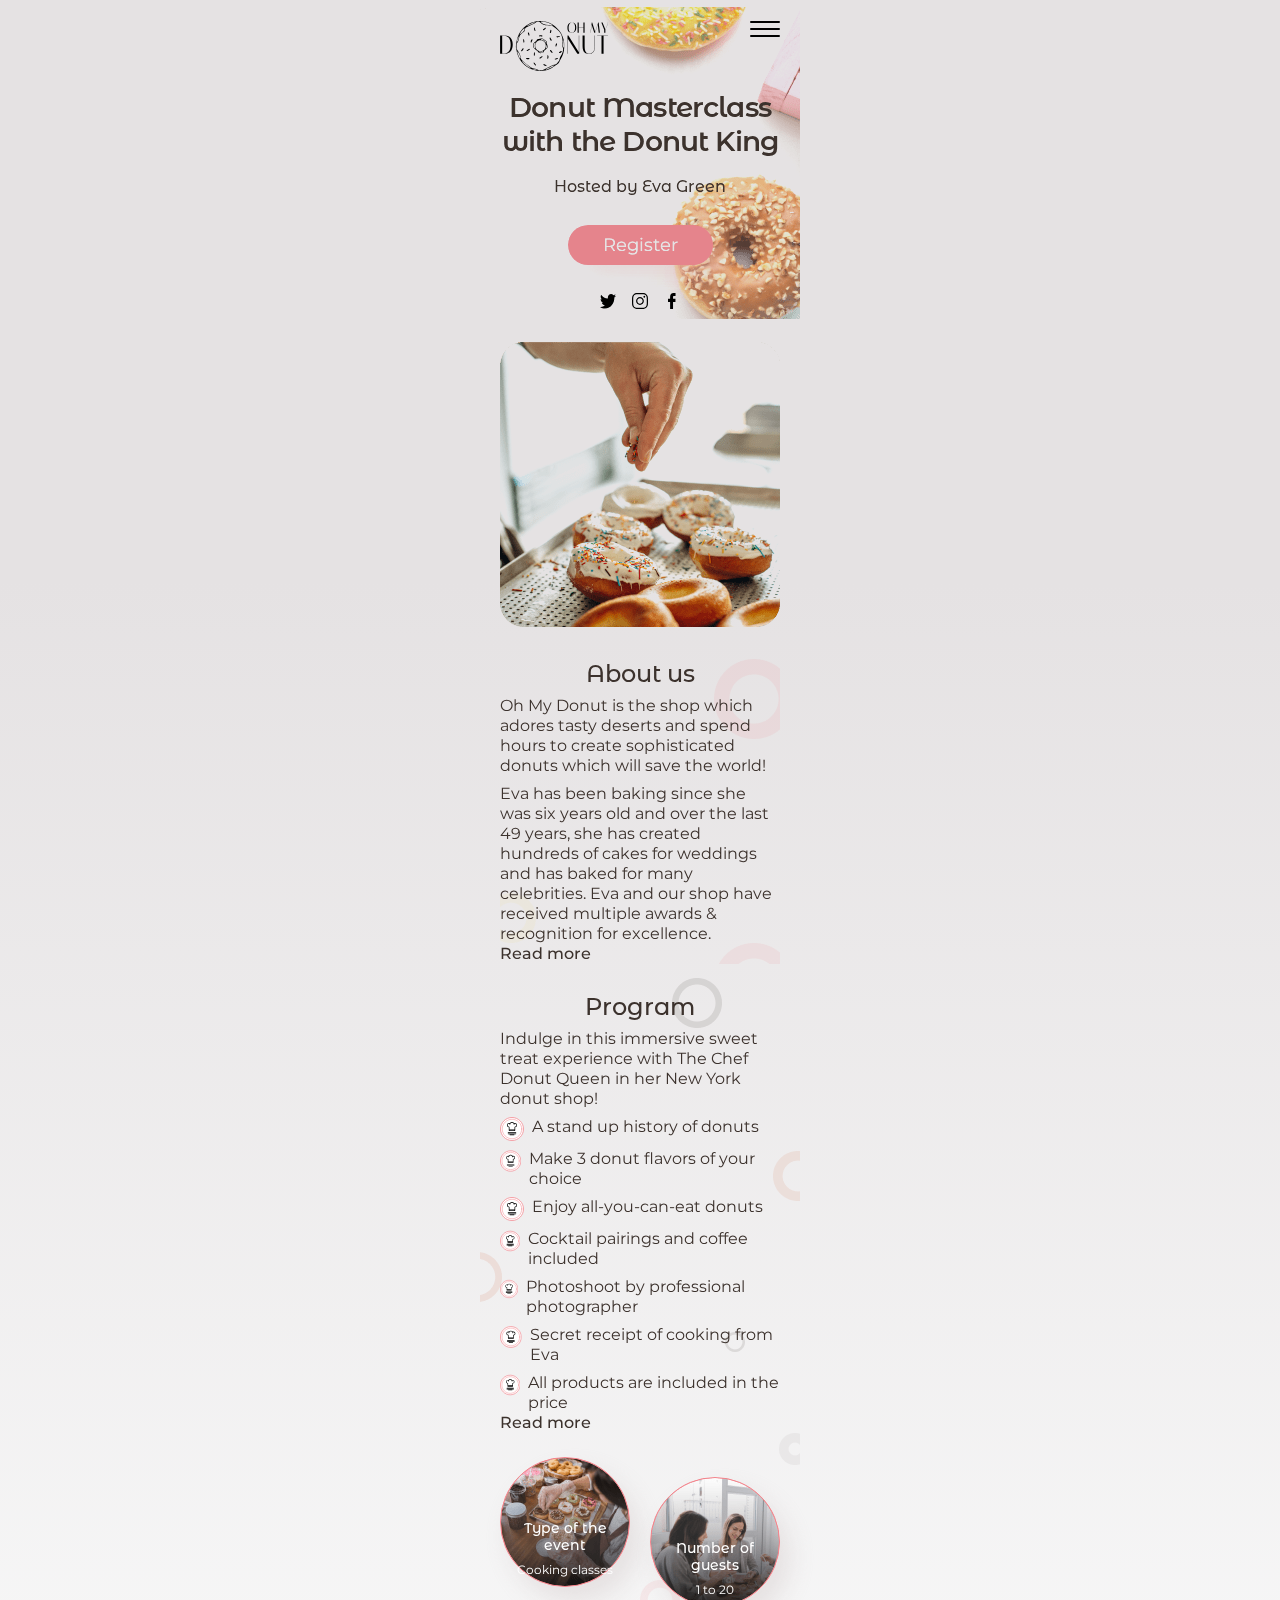
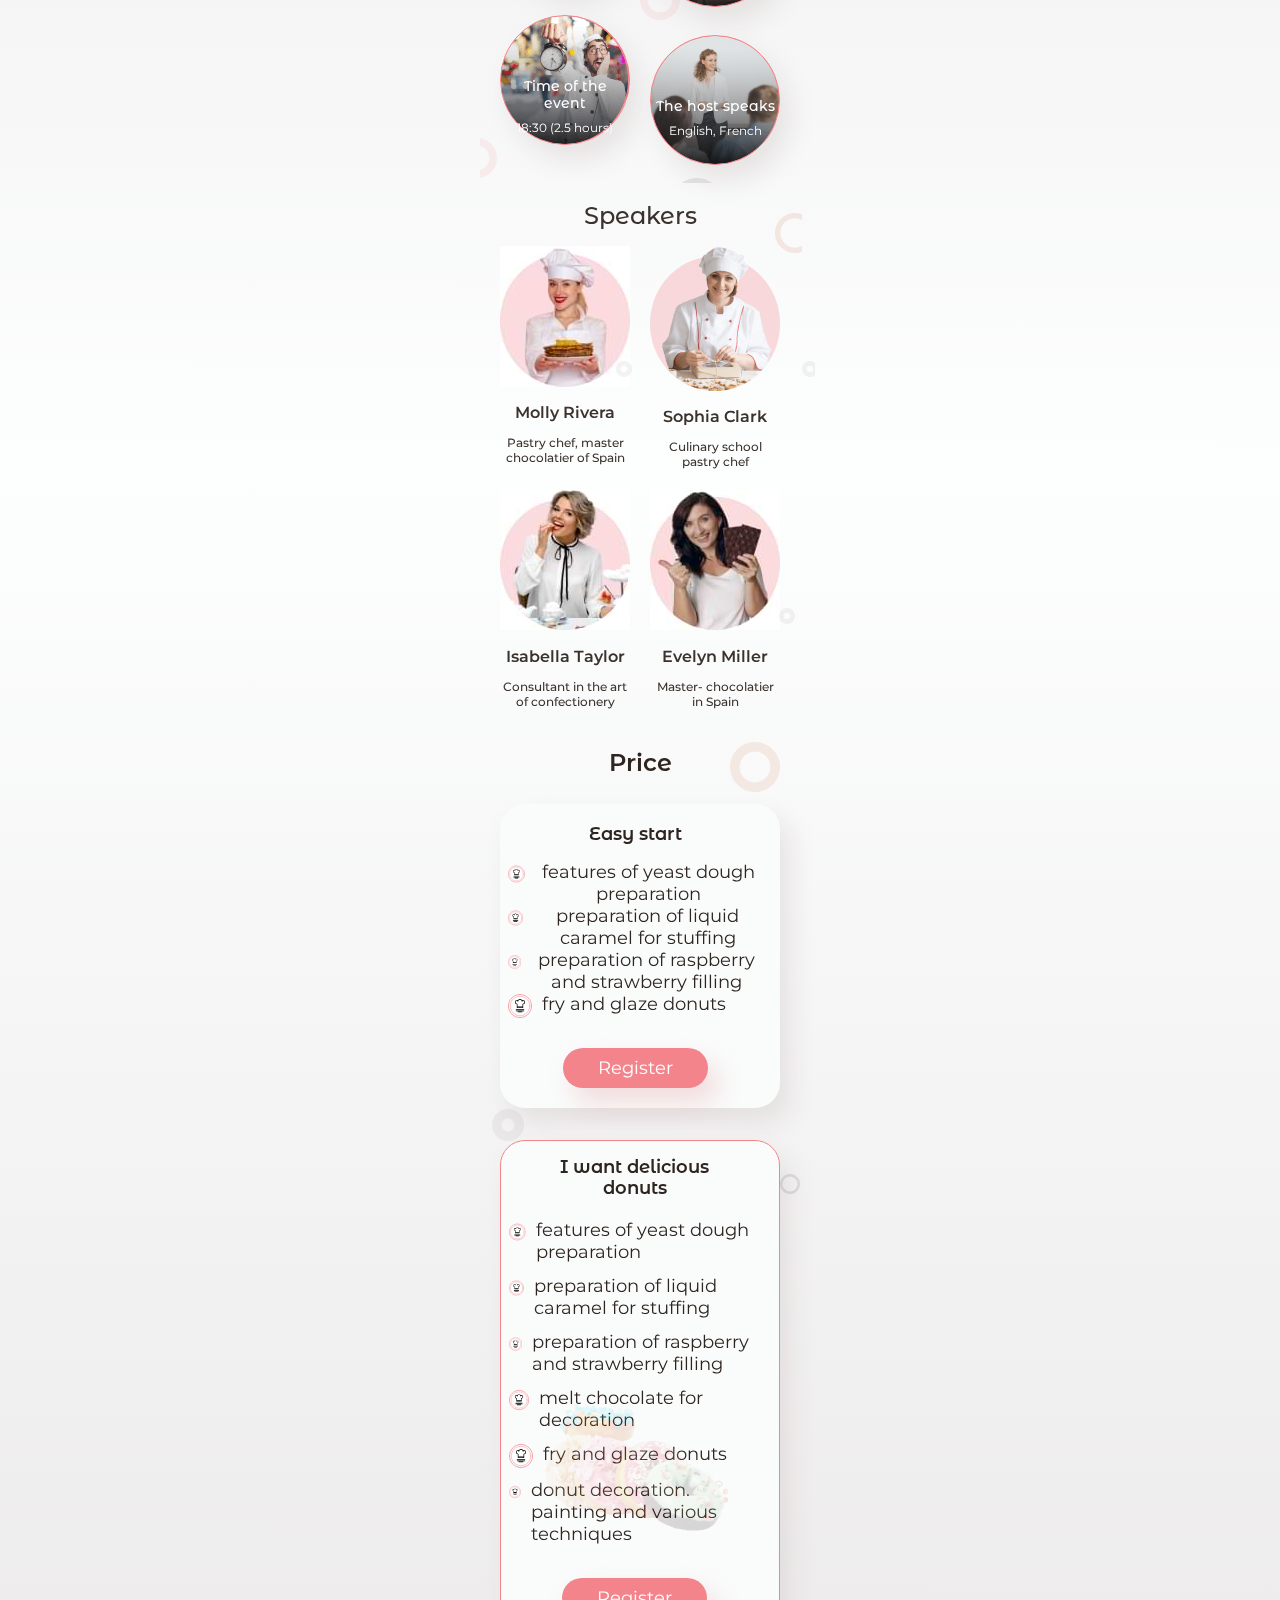
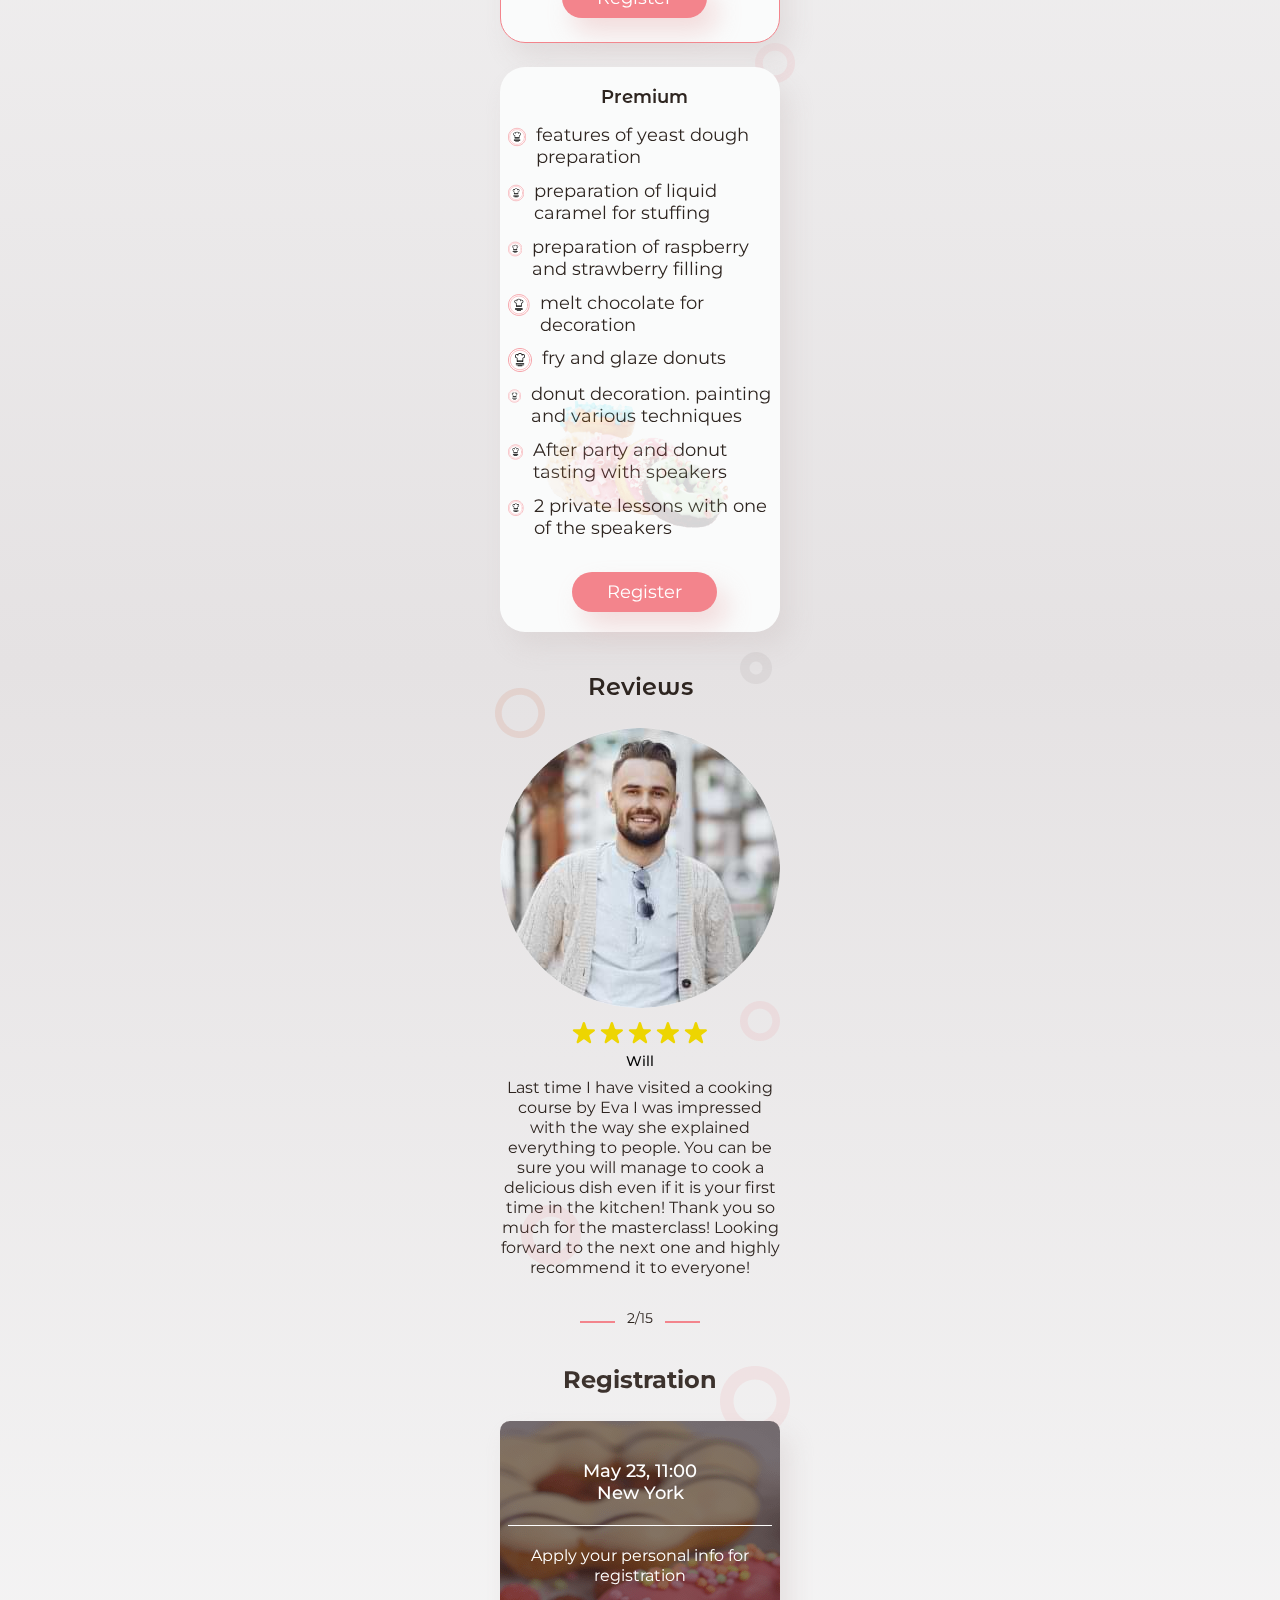
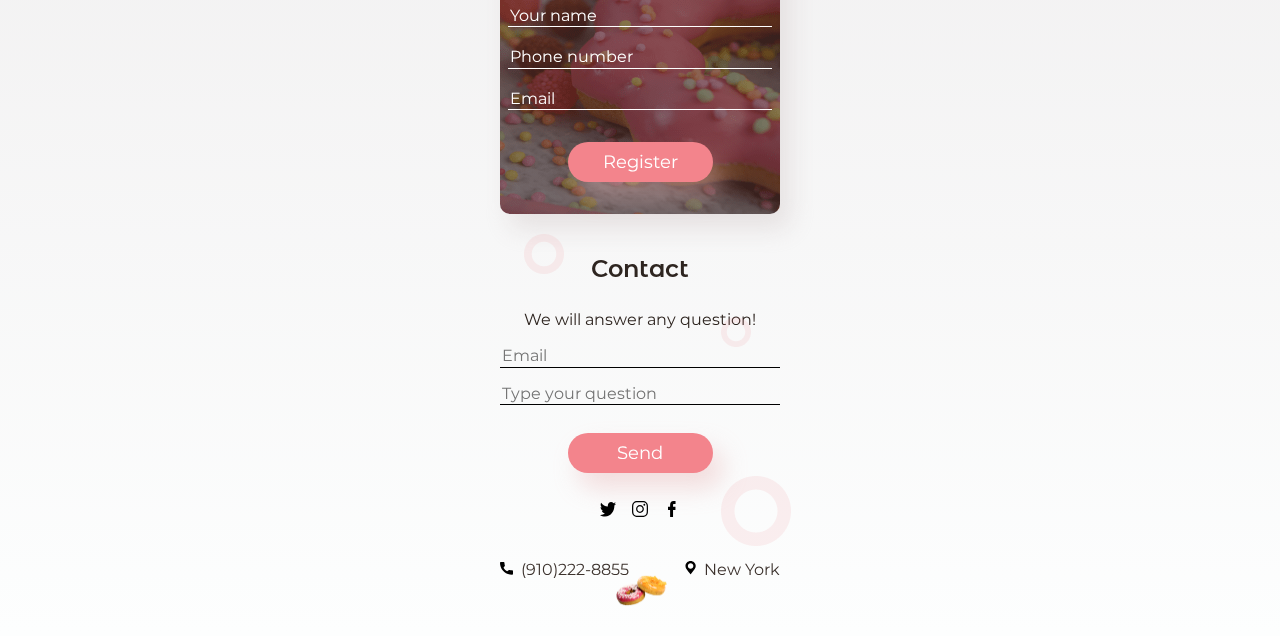
==== index.html @ a0ea37bf "add points" ====
<!DOCTYPE html>
<html lang="en">
<head>
    <meta charset="UTF-8">
    <meta http-equiv="X-UA-Compatible" content="IE=edge">
    <meta name="viewport" content="width=device-width, initial-scale=1.0">
    <!--для того щоб розмір в'юпорта відповідав реальній ширині екрану-->
    <meta name="viewport" content="width=device-width, initial-scale=1.0" />
    <title lang="en">Donut Masterclass</title>
    <link rel="preconnect" href="https://fonts.googleapis.com">
    <link rel="preconnect" href="https://fonts.gstatic.com" crossorigin>
    <link
        href="https://fonts.googleapis.com/css2?family=Caveat+Brush&family=Montserrat+Alternates:wght@500;600&family=Montserrat:wght@400;500;600&display=swap"
        rel="stylesheet"
    >
    <link href="https://cdnjs.cloudflare.com/ajax/libs/modern-normalize/1.1.0/modern-normalize.min.css" rel="stylesheet" />
    <link rel="stylesheet" href="./css/main.min.css">
</head>
<body>
    <header>
        <div class="container header__wrapper">
            <div class="logo">
                <svg width="108" height="50">
                    <use href="../img/symbol-defs2.svg#icon-logo"></use>
                </svg>
            </div>
            <div class="menu">
                <button class="header__button">
                    <svg width="30" height="16">
                        <use href="../img/symbol-defs2.svg#icon-menu"></use>
                    </svg>
                </button>

            </div>
        </div>
    </header>

    <main>
        <section class="hero">
            <div class="hero__and-header">
                <div class="container hero__wrapper">
                    <h1 class="hero__title">Donut Masterclass
                    with the Donut King</h1>
                    <h2 class="hero__post-title">Hosted by Eva Green</h2>
                    <button class="button hero__button" type="button">Register</button>
                    <ul class="hero__list">
                        <li>
                            <a>
                                <svg width="16" height="16">
                                    <use href="../img/symbol-defs2.svg#icon-twitter"></use>
                                </svg>
                            </a>
                        </li>
                        <li>
                            <a>
                                <svg width="16" height="16">
                                    <use href="../img/symbol-defs2.svg#icon-instagram"></use>
                                </svg>
                            </a>
                        </li>
                        <li>
                            <a>
                                <svg width="16" height="16">
                                    <use href="../img/symbol-defs2.svg#icon-facebook"></use>
                                </svg>
                            </a>
                        </li>
                    </ul>
                </div>
            </div>
        </section>

        <section class="about">
            <div class="container about__wrapper">
                <div class="about__thumb">
                    <img src="../img/about/donuts-1.png" alt="donuts">
                </div>
                <div class="about__envelop">
                    <h2 class="about__title">About us</h2>
                    <p class="about__text-1">
                    Oh My Donut is the shop which adores tasty deserts and spend hours to create sophisticated donuts which will save the
                    world!
                    </p>
                    <p class="about__text-2">
                    Eva has been baking since she was six years old and over the last 49 years, she has created hundreds of cakes for
                    weddings and has baked for many celebrities. Eva and our shop have received multiple awards & recognition for
                    excellence.
                    </p>
                    <a class="about__link" href="">Read more</a>
                </div>
            </div>
        </section>

        <section class="program">
            <div class="container program__wrapper">
                <h2 class="program__title">Program</h2>
                <p class="program__text">Indulge in this immersive sweet treat experience with The Chef Donut Queen in her New York donut shop!</p>
                <div>
                <ul class="program__list">
                    <li class="program__set">
                        <svg class="program__set-icon" width="24" height="24">
                            <use href="../img/symbol-defs2.svg#icon-marker"></use>
                        </svg>
                        <p>A stand up history of donuts</p>
                    </li>
                    <li class="program__set">
                        <svg class="program__set-icon" width="24" height="24">
                            <use href="../img/symbol-defs2.svg#icon-marker"></use>
                        </svg>
                        <p>Make 3 donut flavors of your choice</p>
                    </li>
                    <li class="program__set">
                        <svg class="program__set-icon" width="24" height="24">
                            <use href="../img/symbol-defs2.svg#icon-marker"></use>
                        </svg>
                        <p>Enjoy all-you-can-eat donuts</p>
                    </li>
                    <li class="program__set">
                        <svg class="program__set-icon" width="24" height="24">
                            <use href="../img/symbol-defs2.svg#icon-marker"></use>
                        </svg>
                        <p>Cocktail pairings and coffee included</p>
                    </li>
                    <li class="program__set">
                        <svg class="program__set-icon" width="24" height="24">
                            <use href="../img/symbol-defs2.svg#icon-marker"></use>
                        </svg>
                        <p>Photoshoot by professional photographer</p>
                    </li>
                    <li class="program__set">
                        <svg class="program__set-icon" width="24" height="24">
                            <use href="../img/symbol-defs2.svg#icon-marker"></use>
                        </svg>
                        <p>Secret receipt of cooking from Eva</p>
                    </li>
                    <li class="program__set">
                        <svg class="program__set-icon" width="24" height="24">
                            <use href="../img/symbol-defs2.svg#icon-marker"></use>
                        </svg>
                        <p>All products are included in the price</p>
                    </li>
                </ul>
                <a class="program__link" href="">Read more</a>
                <div class="program__foto-wrapper">
                    <ul class="program__foto-list">
                        <li class="program__foto-set program__foto-set-img1">
                            <div class="program__foto-img program__foto-img-1">
                                <h3 class="program__foto-name">Type of the event</h3>
                                <p class="program__foto-text">Cooking classes</p>
                            </div>
                        </li>
                        <li class="program__foto-set program__foto-set-img2">
                            <div class="program__foto-img program__foto-img-2">
                                <h3 class="program__foto-name">Time of the event</h3>
                                <p class="program__foto-text">18:30 (2.5 hours)</p>
                            </div>
                        </li>
                    </ul>
                    <ul class="program__foto-list program__foto-list-2">
                        <li class="program__foto-set program__foto-set-img3">
                            <div class="program__foto-img program__foto-img-3">
                                <h3 class="program__foto-name">Number of guests</h3>
                                <p class="program__foto-text">1 to 20</p>
                            </div>
                        </li>
                        <li class="program__foto-img program__foto-set program__foto-set-img4">
                            <div class="program__foto-img-4">
                                <h3 class="program__foto-name">The host speaks</h3>
                                <p class="program__foto-text">English, French</p>
                            </div>
                        </li>
                    </ul>
                </div>
            </div>
        </section>

        <section class="speakers">
            <div class="container speakers__wrapper">
                <div class="speakers__decor"></div>
                <h2 class="speakers__title">Speakers</h2>
                <ul class="speakers__list">
                    <li class="speakers__set">
                        <img src="../img/speakers/pastry-chef-1.jpg" alt="Foto of pastry chef" width="130" height="141">
                        <h3 class="speakers__name">Molly Rivera</h3>
                        <p class="speakers__paragraph">Pastry chef, master chocolatier of Spain</p>
                    </li>
                    <li class="speakers__set">
                        <img src="../img/speakers/culinary-chef-1.png" alt="Foto of culinary school pastry chef" width="130" height="145">
                        <h3 class="speakers__name">Sophia Clark</h3>
                        <p class="speakers__paragraph">Сulinary school pastry chef</p>
                    </li>
                    <li class="speakers__set">
                        <img src="../img/speakers/consultant-1.jpg" alt="Foto of consultant in the art of confectionery " width="130" height="141">
                        <h3 class="speakers__name">Isabella Taylor</h3>
                        <p class="speakers__paragraph">Сonsultant in the art of confectionery</p>
                    </li>
                    <li class="speakers__set">
                        <img src="../img/speakers/master-chocolatier-1.jpg" alt="Foto of master- chocolatier" width="130" height="141">
                        <h3 class="speakers__name">Evelyn Miller</h3>
                        <p class="speakers__paragraph">Master- chocolatier
                        in Spain</p>
                    </li>
                </ul>
            </div>
        </section>

        <section class="price">
            <div class="container price__wrapper">
                <div class="price__decor-1"></div>
                <h2 class="price__title">Price</h2>
                <div class="price__list-wrapper">
                    <h3 class="price__list-title">Easy start</h3>
                    <ul class="price__list">
                        <li class="price__set">
                            <svg class="price__icon" width="24" height="24">
                                <use href="../img/symbol-defs2.svg#icon-marker"></use>
                            </svg>
                            <p class="price__set-text">features of yeast dough preparation</p>
                        </li>
                        <li class="price__set">
                            <svg class="price__icon" width="24" height="24">
                                <use href="../img/symbol-defs2.svg#icon-marker"></use>
                            </svg>
                            <p class="price__set-text">preparation of liquid caramel for stuffing</p>
                        </li>
                        <li class="price__set">
                            <svg class="price__icon" width="24" height="24">
                                <use href="../img/symbol-defs2.svg#icon-marker"></use>
                            </svg>
                            <p class="price__set-text">preparation of raspberry and strawberry filling</p>
                        </li>
                        <li class="price__set">
                            <svg class="price__icon" width="24" height="24">
                                <use href="../img/symbol-defs2.svg#icon-marker"></use>
                            </svg>
                            <p class="price__set-text">fry and glaze donuts</p>
                        </li>
                    </ul>
                    <button class="button price__button" type="button">Register</button>
                </div>
                <div class="price__decor-2"></div>
            </div>
        </section>

        <section class="donuts">
            <div class="container donuts__wrapper">
                <div class="donuts__decor-3"></div>
                <div class="donuts__list-wrapper">
                    <h2 class="donuts__title">I want delicious<br>
                    donuts</h2>
                    <ul class="donuts__list">
                        <li class="donuts__set">
                            <svg class="donuts__icon" width="24" height="24">
    width="24" height="24"<use href="../img/symbol-defs2.svg#icon-marker"></use>
                            </svg>
                            <p>features of yeast dough preparation</p>
                        </li>
                        <li class="donuts__set">
                            <svg class="donuts__icon" width="24" height="24">
                                <use href="../img/symbol-defs2.svg#icon-marker"></use>
                            </svg>
                            <p>preparation of liquid caramel for stuffing</p>
                        </li>
                        <li class="donuts__set">
                            <svg class="donuts__icon" width="24" height="24">
                                <use href="../img/symbol-defs2.svg#icon-marker"></use>
                            </svg>
                            <p>preparation of raspberry and strawberry filling</p>
                        </li>
                        <li class="donuts__set">
                            <svg class="donuts__icon" width="24" height="24">
                                <use href="../img/symbol-defs2.svg#icon-marker"></use>
                            </svg>
                            <p>melt chocolate for decoration</p>
                        </li>
                        <li class="donuts__set">
                            <svg class="donuts__icon" width="24" height="24">
                                <use href="../img/symbol-defs2.svg#icon-marker"></use>
                            </svg>
                            <p>fry and glaze donuts</p>
                        </li>
                        <li class="donuts__set">
                            <svg class="donuts__icon" width="24" height="24">
                                <use href="../img/symbol-defs2.svg#icon-marker"></use>
                            </svg>
                            <p>donut decoration. painting and various techniques</p>
                        </li>
                    </ul>
                    <button class="button donuts__button" type="button">Register</button>
                </div>
                <div class="donuts__decor-donuts"></div>
                <div class="donuts__decor-4"></div>
            </div>
        </section>

        <section class="premium">
            <div class="container premium__wrapper">
                <div class="premium__list-wrapper">
                    <h2 class="premium__title">Premium</h2>
                    <ul class="premium__list">
                        <li class="premium__set">
                            <svg class="premium__icon" width="24" height="24">
                                <use href="../img/symbol-defs2.svg#icon-marker"></use>
                            </svg>
                            <p>features of yeast dough preparation</p>
                        </li>
                        <li class="premium__set">
                            <svg class="premium__icon" width="24" height="24">
                                <use href="../img/symbol-defs2.svg#icon-marker"></use>
                            </svg>
                            <p>preparation of liquid caramel for stuffing</p>
                        </li>
                        <li class="premium__set">
                            <svg class="premium__icon" width="24" height="24">
                                <use href="../img/symbol-defs2.svg#icon-marker"></use>
                            </svg>
                            <p>preparation of raspberry and strawberry filling</p>
                        </li>
                        <li class="premium__set">
                            <svg class="premium__icon" width="24" height="24">
                                <use href="../img/symbol-defs2.svg#icon-marker"></use>
                            </svg>
                            <p>melt chocolate for decoration</p>
                        </li>
                        <li class="premium__set">
                            <svg class="premium__icon" width="24" height="24">
                                <use href="../img/symbol-defs2.svg#icon-marker"></use>
                            </svg>
                            <p>fry and glaze donuts</p>
                        </li>
                        <li class="premium__set">
                            <svg class="premium__icon" width="24" height="24">
                                <use href="../img/symbol-defs2.svg#icon-marker"></use>
                            </svg>
                            <p>donut decoration. painting and various techniques</p>
                        </li>
                        <li class="premium__set">
                            <svg class="premium__icon" width="24" height="24">
                                <use href="../img/symbol-defs2.svg#icon-marker"></use>
                            </svg>
                            <p>After party and donut tasting with speakers</p>
                        </li>
                        <li class="premium__set">
                            <svg class="premium__icon" width="24" height="24">
                                <use href="../img/symbol-defs2.svg#icon-marker"></use>
                            </svg>
                            <p>2 private lessons with one of the speakers</p>
                        </li>
                    </ul>
                    <button class="button premium__button" type="button">Register</button>
                </div>
                <div class="premium__decor-donuts"></div>
            </div>
        </section>

        <section class="reviews">
            <div class="container reviews__wrapper">
                <div class="reviews__decor"></div>
                <h2 class="reviews__title">Reviews</h2>
                <img class="reviews__image" src="../img/reviews/will-1.jpg" alt="">
                <div class="reviews__stars">
                    <svg width="24" height="24">
                        <use href="../img/symbol-defs2.svg#icon-star"></use>
                    </svg>
                    <svg width="24" height="24">
                        <use href="../img/symbol-defs2.svg#icon-star"></use>
                    </svg>
                    <svg width="24" height="24">
                        <use href="../img/symbol-defs2.svg#icon-star"></use>
                    </svg>
                    <svg width="24" height="24">
                        <use href="../img/symbol-defs2.svg#icon-star"></use>
                    </svg>
                    <svg width="24" height="24">
                        <use href="../img/symbol-defs2.svg#icon-star"></use>
                    </svg>
                </div>
                <h3 class="reviews__name">Will</h3>
                <p class="reviews__text">Last time I have visited a cooking course by Eva
                I was impressed with the way she explained everything
                to people. You can be sure you will manage to cook a delicious dish even if it is your first time in the kitchen!
                Thank you so much for the masterclass! Looking forward to the next one and highly recommend it to everyone!
                </p>
                <div>
                    <p class="reviews__number">2/15</p>
                </div>
            </div>
        </section>

        <section class="registration">
            <div class="container registration__wrapper">
                <div class="registration__decor"></div>
                <h2 class="registration__title">Registration</h2>
                <div class="registration-form__wrapper">
                    <h3 class="registration-form__title">May 23, 11:00<br>
                    New York</h3>
                    <form class="registration-form">
                        <legend class="registration-form__legend">Apply your personal info
                        for registration</legend>
                        <label>
                            <input class="registration-form__input" type="text" name="name" placeholder="Your name">
                        </label>
                        <label>
                            <input class="registration-form__input" type="tel" name="number" placeholder="Phone number">
                        </label>
                        <label>
                            <input class="registration-form__input" type="email" name="email" placeholder="Email">
                        </label>
                        <button class="button registration-form__button" type="submit">Register</button>
                    </form>
                </div>
            </div>
        </section>

        <section class="contact">
            <div class="container contact__wrapper">
                <div class="contact__decor"></div>
                <h2 class="contact__title">Contact</h2>
                <form class="contact-form">
                    <legend class="contact-form__legend">We will answer any question!</legend>
                    <label>
                        <input class="contact-form__input" type="email" name="mail" placeholder="Email">
                    </label>
                    <label>
                        <input class="contact-form__input" type="text" name="text" placeholder="Type your question">
                    </label>
                    <button class="button contact-form__button" type="button">Send</button>
                </form>
                <ul class="contact__social">
                    <li>
                        <a>
                            <svg width="16" height="16">
                                <use href="../img/symbol-defs2.svg#icon-twitter"></use>
                            </svg>
                        </a> 
                    </li>
                    <li>
                        <a>
                            <svg width="16" height="16">
                                <use href="../img/symbol-defs2.svg#icon-instagram"></use>
                            </svg>
                        </a>
                    </li>
                    <li>
                        <a>
                            <svg width="16" height="16">
                                <use href="../img/symbol-defs2.svg#icon-facebook"></use>
                            </svg>
                        </a>
                    </li>
                </ul>
            </div>
        </section>
    </main>

    <footer>
        <div class="container footer">
            <h2 class="visually-hidden"></h2>
            <div class="footer__wrapper">
                <div class="footer__phone">
                    <svg class="footer__icon" width="13" height="13">
                        <use href="../img/symbol-defs2.svg#icon-phone"></use>
                    </svg>
                    <a href="">(910)222-8855</a>
                </div>
                <div class="footer__adress">
                    <svg class="footer__icon" width="11" height="14">
                        <use href="../img/symbol-defs2.svg#icon-location"></use>
                    </svg>
                    <a href="">New York</a>
                </div>
            </div>
            <img class="footer__image" src="../img/footer/donuts-1.png" alt="donuts" width="60" height="40">
        </div>
    </footer>
    <script src="./js/header-button.js"></script>
</body>
</html>
---- css/main.min.css ----
.visually-hidden{position:absolute;white-space:nowrap;width:1px;height:1px;overflow:hidden;border:0;padding:0;clip:rect(0 0 0 0);-webkit-clip-path:inset(50%);clip-path:inset(50%);margin:-1px}body{font-family:"Montserrat",sans-serif;font-style:normal;color:#3c322d;margin-top:5px;margin-bottom:5px;background-image:linear-gradient(180.11deg, #E5E2E3 10.73%, #FDFEFE 38.02%, #E5E2E3 71.11%, #FDFEFE 99.91%)}button{background-color:inherit;padding:0;margin:0;border:none}.button{font-family:"Montserrat";font-style:normal;font-weight:400;font-size:18px;line-height:22px;color:#fff;background:#f3848c;-webkit-box-shadow:10px 15px 25px rgba(232,183,183,.45);box-shadow:10px 15px 25px rgba(232,183,183,.45);border-radius:25px;width:145px;height:40px}a{text-decoration:none;color:inherit}h1,h2,h3,h4,h5,h6{margin:0}p{margin:0}ul{margin:0;padding:0}li{margin:0;text-decoration:none;list-style:none}svg{padding:0}.container{margin:0 auto;width:320px;padding-left:20px;padding-right:20px}.header__wrapper{display:-webkit-box;display:-ms-flexbox;display:flex;padding-top:16px;padding-bottom:10px;-webkit-box-pack:justify;-ms-flex-pack:justify;justify-content:space-between}.hero__and-header{background-image:url(/img/hero/hero-bg-1.png);background-repeat:no-repeat;mix-blend-mode:darken;width:320px;margin-top:-78px;margin-left:auto;margin-right:auto}.hero__wrapper{padding-top:84px;padding-bottom:8px;text-align:center}.hero__title{font-family:"Montserrat Alternates";font-weight:600;font-size:28px;line-height:1.21;letter-spacing:-0.03em}.hero__post-title{margin-top:18px;font-family:"Montserrat Alternates";font-weight:500;font-size:16px;line-height:1.25}.hero__button{margin-top:28px}.hero__list{display:-webkit-box;display:-ms-flexbox;display:flex;-webkit-box-pack:center;-ms-flex-pack:center;justify-content:center;gap:16px;margin-top:28px}.about__wrapper{padding-top:20px;padding-bottom:14px}.about__thumb{mix-blend-mode:darken}.about__envelop{background-image:url(/img/about/about-decor-1.png)}.about__title{margin-top:28px;text-align:center;font-family:"Montserrat Alternates";font-weight:500;font-size:24px;line-height:1.21}.about__text-1{margin-top:8px;font-weight:400;font-size:16px;line-height:1.25}.about__text-2{margin-top:8px;font-weight:400;font-size:16px;line-height:1.25}.about__link{margin-top:16px;font-weight:500;font-size:16px;line-height:1.25}.program__wrapper{padding-top:14px;padding-bottom:18px;background-image:url(/img/program/program-bg-1.png)}.program__title{font-family:"Montserrat Alternates";font-weight:500;font-size:24px;line-height:1.21;text-align:center}.program__text{margin-top:8px;font-weight:400;font-size:16px;line-height:1.25}.program__list{font-weight:400;font-size:16px;line-height:1.25}.program__set{display:-webkit-box;display:-ms-flexbox;display:flex;margin-top:8px}.program__set-icon{margin-right:8px;width:24px;height:24px}.program__link{margin-top:16px;font-weight:500;font-size:16px;line-height:1.25}.program__foto-wrapper{display:-webkit-box;display:-ms-flexbox;display:flex;gap:20px}.program__foto-list{margin-top:24px;outline:solid none}.program__foto-list-1{margin-top:24px;margin-bottom:20px}.program__foto-list-2{margin-top:44px}.program__foto-set{border:1px solid #f3848c;border-radius:50%;width:130px;height:130px;background-position:center;background:linear-gradient(0.1deg, #000000 -10.83%, rgba(156, 156, 156, 0) 88.01%)}.program__foto-set:first-child{margin-bottom:28px}.program__foto-set-img1{background-image:url(/img/program/program-foto-1-1.png);background-position:top -11px left -16px;background-repeat:no-repeat;-webkit-box-shadow:10px 15px 25px rgba(210,201,201,.45);box-shadow:10px 15px 25px rgba(210,201,201,.45)}.program__foto-set-img2{background-image:url(/img/program/program-foto-3-1.png);background-position:top -11px left -16px;background-repeat:no-repeat;-webkit-box-shadow:10px 15px 25px rgba(210,201,201,.45);box-shadow:10px 15px 25px rgba(210,201,201,.45)}.program__foto-set-img3{background-image:url(/img/program/program-foto-2-1.png);background-position:top -11px left -16px;background-repeat:no-repeat;-webkit-box-shadow:10px 15px 25px rgba(210,201,201,.45);box-shadow:10px 15px 25px rgba(210,201,201,.45)}.program__foto-set-img4{background-image:url(/img/program/program-foto-4-1.png);background-position:top -11px left -16px;background-repeat:no-repeat;-webkit-box-shadow:10px 15px 25px rgba(210,201,201,.45);box-shadow:10px 15px 25px rgba(210,201,201,.45)}.program__foto-envelop{outline:solid orange;margin-top:62px;margin-bottom:28px;text-align:center}.program__foto-img{padding-top:62px;display:inline-block;text-align:center}.program__foto-name{font-family:"Montserrat Alternates";font-weight:500;font-size:14px;line-height:1.21;color:#fff}.program__foto-text{margin-top:8px;font-weight:400;font-size:12px;line-height:1.25;color:#fff}.speakers__wrapper{padding-top:18px;padding-bottom:18px;text-align:center;position:relative}.speakers__decor{position:absolute;top:30px;right:-15px;width:199px;height:411px;background-image:url(/img/speakers/Decor.png)}.speakers__title{font-family:"Montserrat Alternates";font-weight:500;font-size:24px;line-height:1.21}.speakers__list{display:-webkit-box;display:-ms-flexbox;display:flex;-ms-flex-wrap:wrap;flex-wrap:wrap;gap:20px;margin-top:16px}.speakers__set{width:calc((100% - 20px)/2);margin-top:0}.speakers__name{margin-top:12px;font-weight:600;font-size:16px;line-height:1.25}.speakers__paragraph{margin-top:12px;font-weight:500;font-size:12px;line-height:1.25}.price__wrapper{position:relative;padding-top:21px;padding-bottom:16px;text-align:center;color:#2e2520}.price__decor-1{position:absolute;top:15px;right:20px;width:50px;height:50px;background-image:url(/img/price/decor-1.png)}.price__title{font-family:"Montserrat Alternates";font-weight:600;font-size:24px;line-height:1.21}.price__list-wrapper{margin-top:27px;padding:20px 18px 20px 8px;background:#fafbfb;-webkit-box-shadow:10px 15px 25px rgba(210,201,201,.45);box-shadow:10px 15px 25px rgba(210,201,201,.45);border-radius:25px}.price__list-title{font-family:"Montserrat Alternates";font-weight:600;font-size:18px;line-height:1.22}.price__list{margin-top:16px}.price__set{display:-webkit-box;display:-ms-flexbox;display:flex}.price__icon{margin-right:10px}.price__set-text{font-weight:400;font-size:18px;line-height:1.22}.price__button{margin-top:30px}.price__decor-2{position:absolute;left:12px;bottom:-17px;width:32px;height:32px;background-image:url(/img/price/decor-2.png)}.donuts__wrapper{position:relative;padding-top:16px;padding-bottom:12px;color:#2e2520}.donuts__decor-3{position:absolute;right:0;top:50px;width:20px;height:20px;background-image:url(/img/price/decor-3.png)}.donuts__list-wrapper{padding:16px 19px 24px 8px;background:#fafbfb;border:1px solid #f3848c;-webkit-box-shadow:10px 15px 25px rgba(210,201,201,.45);box-shadow:10px 15px 25px rgba(210,201,201,.45);border-radius:25px;text-align:center}.donuts__title{font-family:"Montserrat Alternates";font-weight:600;font-size:18px;line-height:1.22}.donuts__list{margin-top:20px;text-align:left;font-weight:400;font-size:18px;line-height:1.22}.donuts__set{display:-webkit-box;display:-ms-flexbox;display:flex;margin-top:12px}.donuts__set:first-child{margin-top:0}.donuts__icon{margin-right:10px}.donuts__button{margin-top:32px}.donuts__decor-donuts{position:absolute;right:61px;bottom:116px;width:200px;height:145px;background-image:url(/img/price/decor-donuts-1.png)}.donuts__decor-4{position:absolute;z-index:-1;right:5px;bottom:-28px;width:40px;height:40px;background-image:url(/img/price/decor-4.png)}.premium__wrapper{position:relative;padding-top:12px;padding-bottom:20px}.premium__list-wrapper{padding-top:20px;padding-bottom:20px;padding-left:8px;text-align:center;color:#2e2520;background:#fafbfb;-webkit-box-shadow:10px 15px 25px rgba(210,201,201,.45);box-shadow:10px 15px 25px rgba(210,201,201,.45);border-radius:25px}.premium__title{font-family:"Montserrat Alternates";font-weight:600;font-size:18px;line-height:1.22}.premium__list{margin-top:16px;text-align:left;font-weight:400;font-size:18px;line-height:1.22}.premium__set{display:-webkit-box;display:-ms-flexbox;display:flex;margin-top:12px}.premium__set:first-child{margin-top:0}.premium__icon{margin-right:10px}.premium__button{margin-top:32px}.premium__decor-donuts{position:absolute;right:61px;bottom:116px;width:200px;height:145px;background-image:url(/img/price/decor-donuts-1.png)}.reviews__wrapper{position:relative;padding-top:20px;padding-bottom:20px;text-align:center;color:#2e2520}.reviews__decor{position:absolute;top:0;right:20px;width:285px;height:613px;background-image:url(/img/reviews/Decor.png)}.reviews__title{font-family:"Montserrat Alternates";font-weight:600;font-size:24px;line-height:1.21}.reviews__image{margin-top:27px;border-radius:50%}.reviews__stars{display:-webkit-box;display:-ms-flexbox;display:flex;-webkit-box-pack:center;-ms-flex-pack:center;justify-content:center;gap:4px;margin-top:8px}.reviews__name{margin-top:8px;font-family:"Montserrat";font-weight:500;font-size:14px;line-height:1.21;color:#000}.reviews__text{margin-top:8px;font-weight:400;font-size:16px;line-height:1.25}.reviews__number{margin-top:32px;font-weight:400;font-size:14px;line-height:1.21}.reviews__number::before{content:"";display:inline-block;width:35px;height:0;border:1px solid #f3848c;background-color:#f3848c;margin-right:12px}.reviews__number::after{content:"";display:inline-block;width:35px;height:0;border:1px solid #f3848c;background-color:#f3848c;margin-left:12px}.registration__wrapper{position:relative;padding-top:20px;padding-bottom:20px;text-align:center}.registration__decor{position:absolute;z-index:-1;right:10px;top:20px;width:70px;height:70px;background-image:url(/img/registration/Decor.png)}.registration-form{margin-top:20px;font-weight:400;font-size:16px;line-height:1.25}.registration-form__wrapper{margin-top:27px;padding:40px 8px 32px 8px;text-align:center;background-image:-webkit-gradient(linear, left bottom, left top, from(rgba(61, 44, 44, 0.6))),url(/img/registration/donuts-1.png);background-image:linear-gradient(to top, rgba(61, 44, 44, 0.6)),url(/img/registration/donuts-1.png);background-color:#3d2c2c;-webkit-box-shadow:10px 15px 25px rgba(210,201,201,.45);box-shadow:10px 15px 25px rgba(210,201,201,.45);border-radius:10px;color:#fff}.registration-form__title{font-weight:500;font-size:18px;line-height:1.22}.registration-form__title::after{content:"";display:block;width:264px;height:1px;background-color:#fff;margin-top:20px}.registration-form__input{background-color:inherit;margin-top:20px;width:264px;border-top:none;border-left:none;border-right:none;border-bottom:1px solid #fff}.registration-form__input::-webkit-input-placeholder{color:#fff}.registration-form__input::-moz-placeholder{color:#fff}.registration-form__input:-ms-input-placeholder{color:#fff}.registration-form__input::-ms-input-placeholder{color:#fff}.registration-form__input::placeholder{color:#fff}.registration-form__button{margin-top:32px}.contact__wrapper{position:relative;padding-top:20px;padding-bottom:20px;color:#2e2520;text-align:center}.contact__decor{position:absolute;right:9px;top:0;width:267px;height:312px;background-image:url(/img/contact/Decor.png)}.contact__title{font-family:"Montserrat Alternates";font-weight:600;font-size:24px;line-height:1.21}.contact__social{display:-webkit-box;display:-ms-flexbox;display:flex;-webkit-box-pack:center;-ms-flex-pack:center;justify-content:center;gap:16px;margin-top:28px}.contact-form{font-weight:400;font-size:16px;line-height:1.25}.contact-form__legend{margin-top:27px}.contact-form__input{margin-top:20px;color:rgba(0,0,0,.5);width:100%;background-color:inherit;border-top:none;border-left:none;border-right:none;border-bottom:1px solid #000}.contact-form__input:first-child{margin-top:16px}.contact-form__button{margin-top:28px}.footer{padding-top:20px;padding-bottom:17px;text-align:center}.footer__wrapper{display:-webkit-box;display:-ms-flexbox;display:flex;-webkit-box-pack:justify;-ms-flex-pack:justify;justify-content:space-between}.footer__icon{margin-right:4px}.footer__image{margin-top:-10px}/*# sourceMappingURL=main.min.css.map */
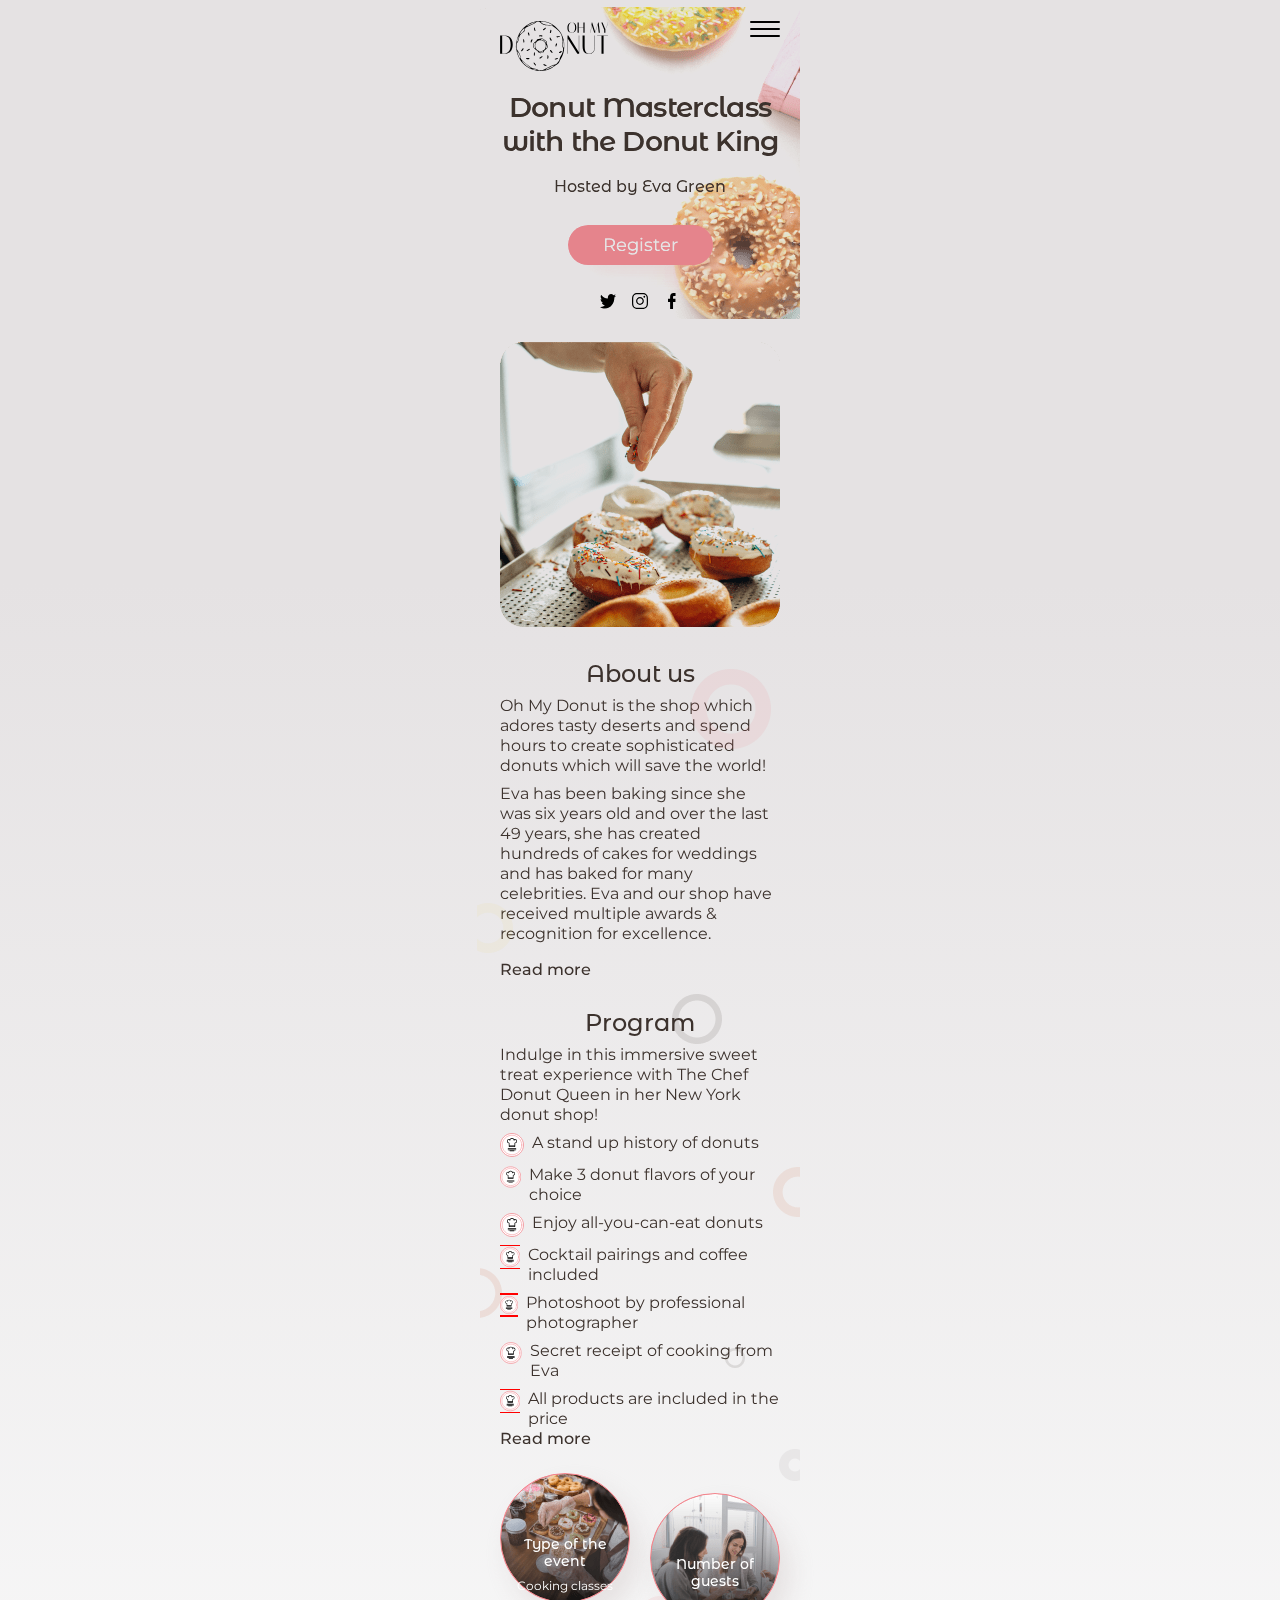
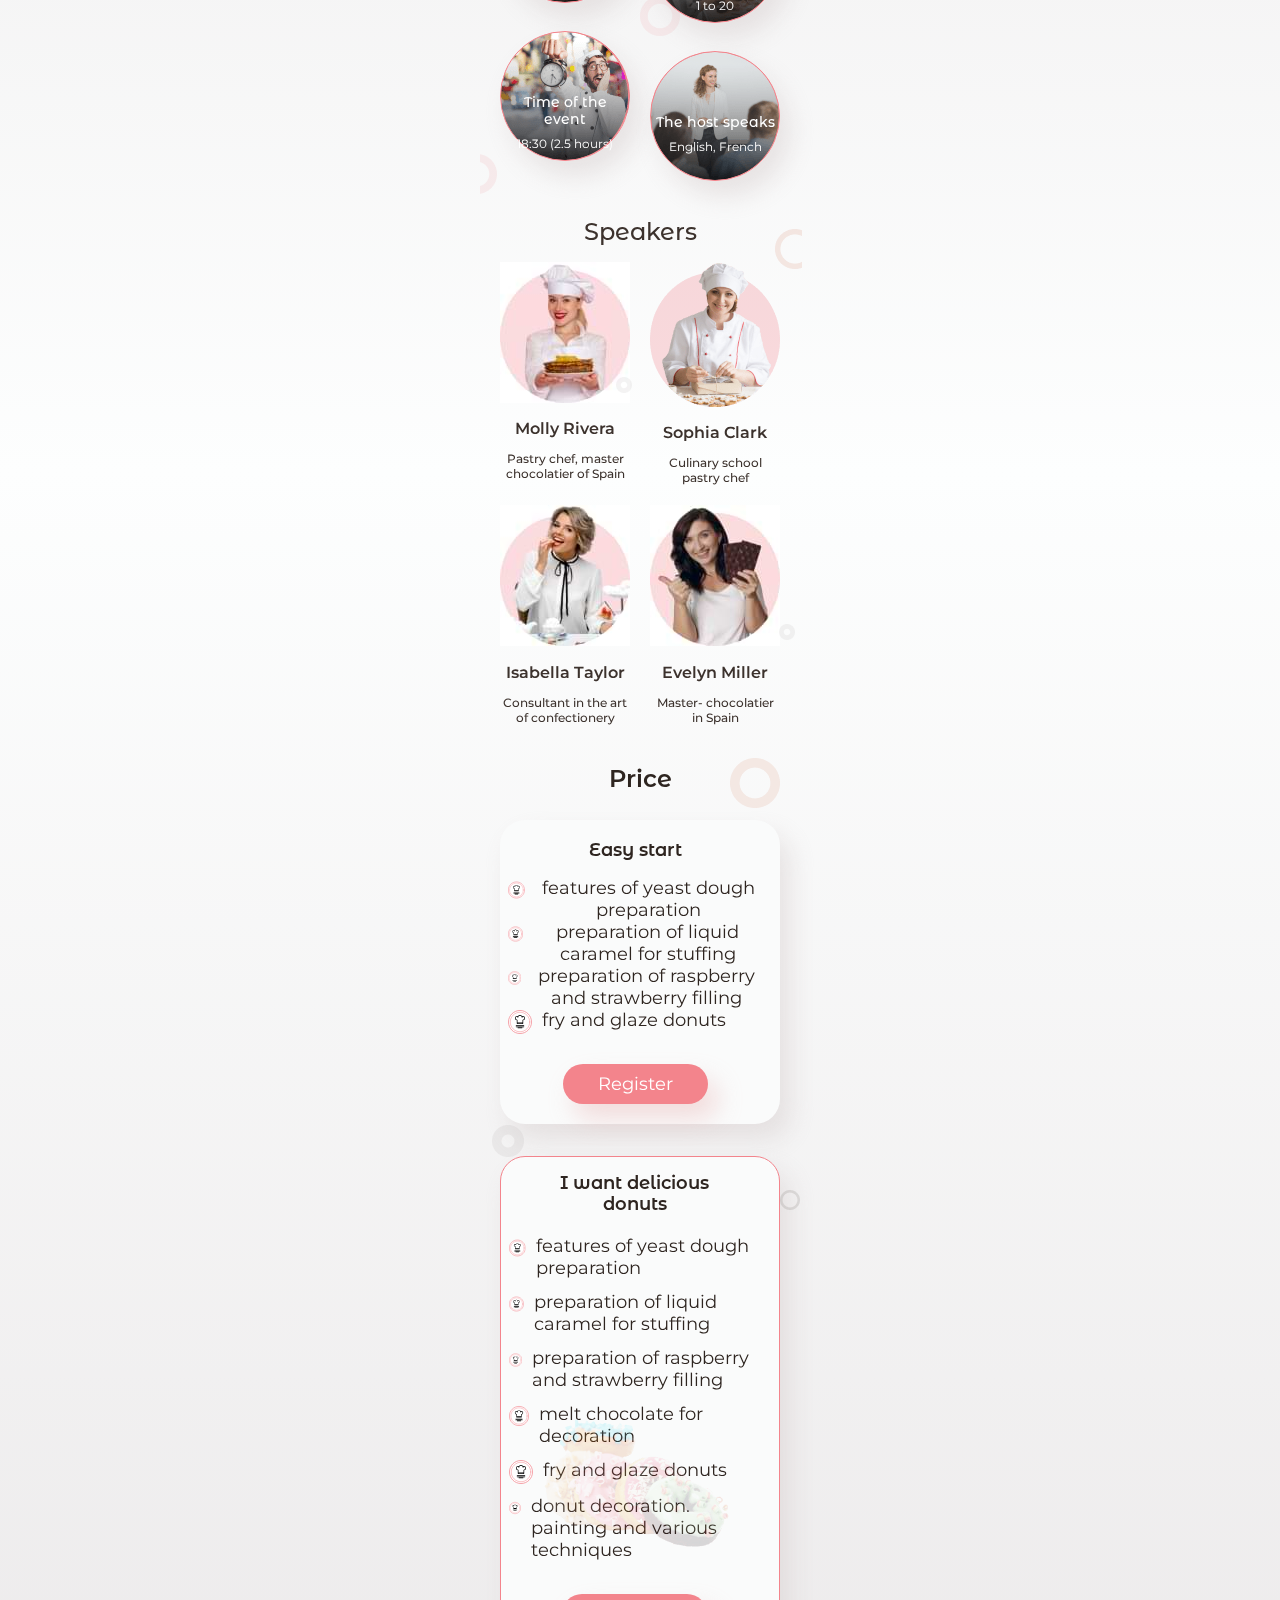
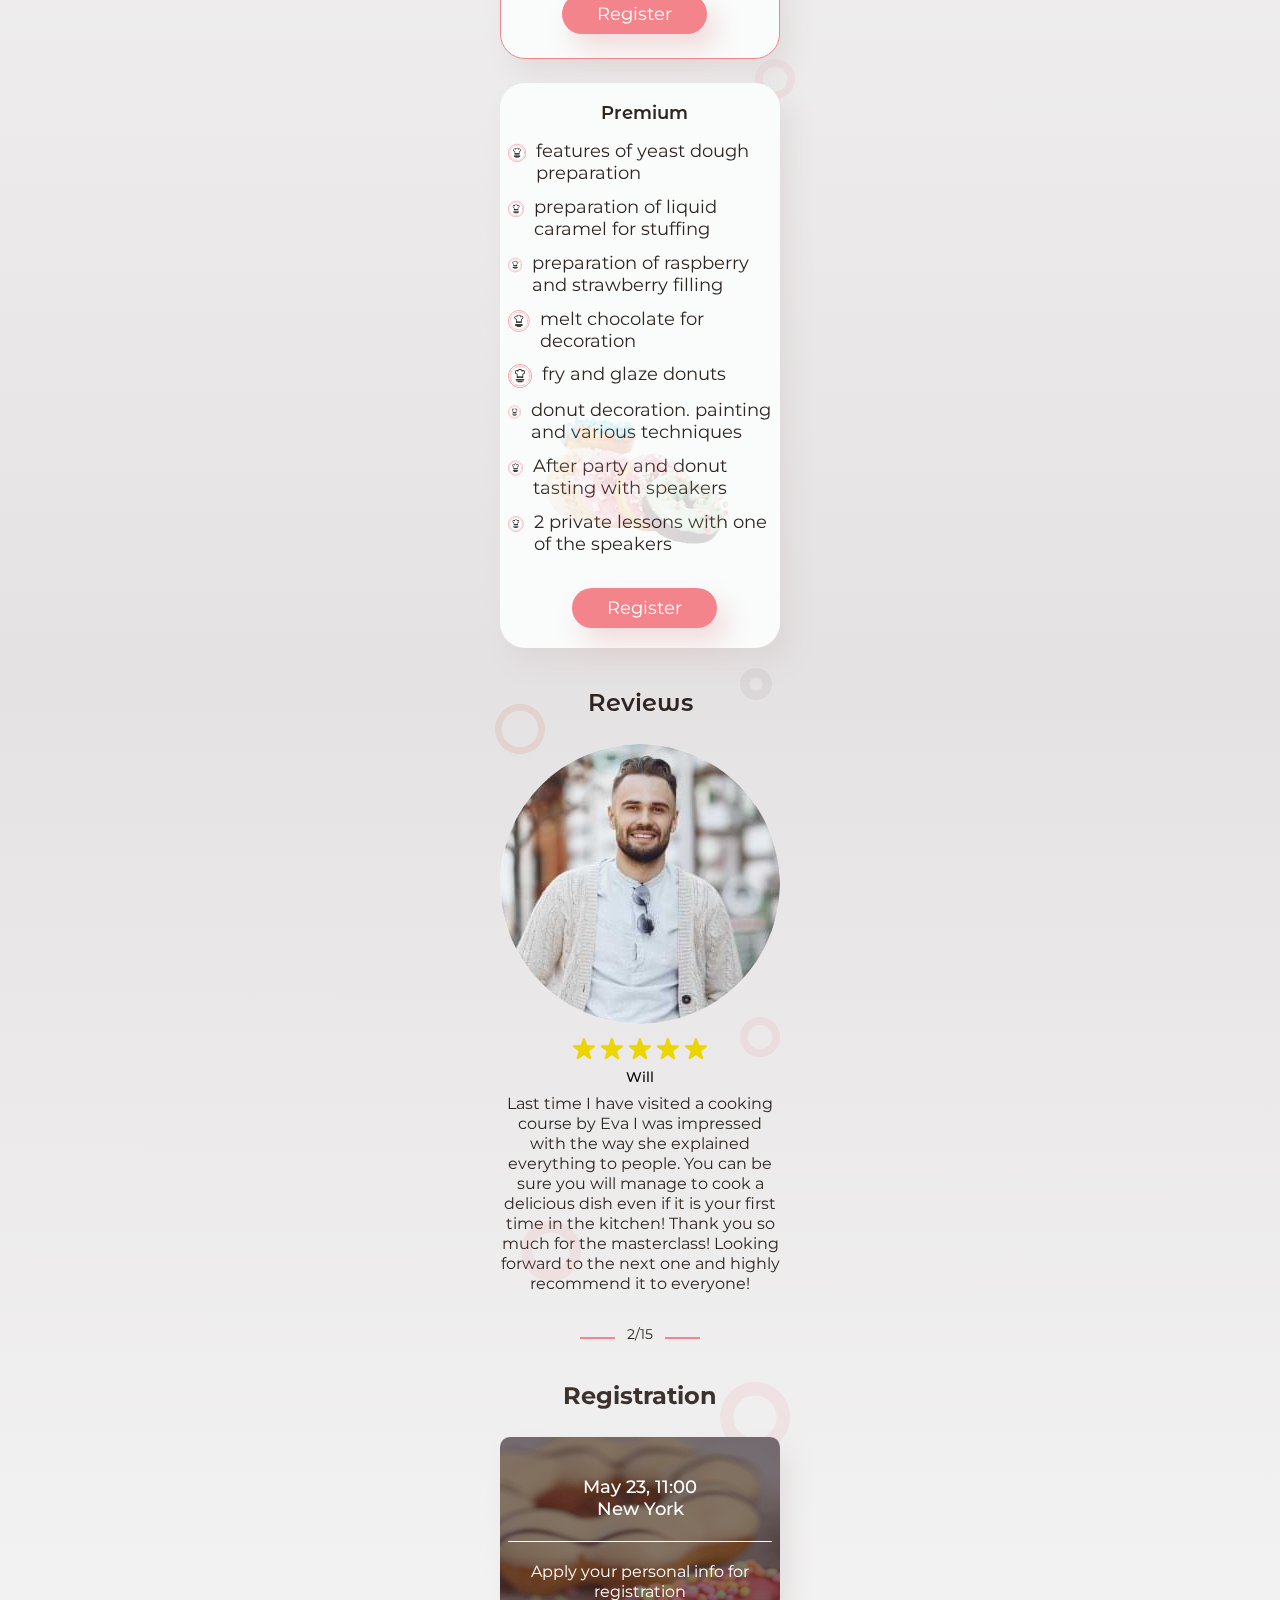
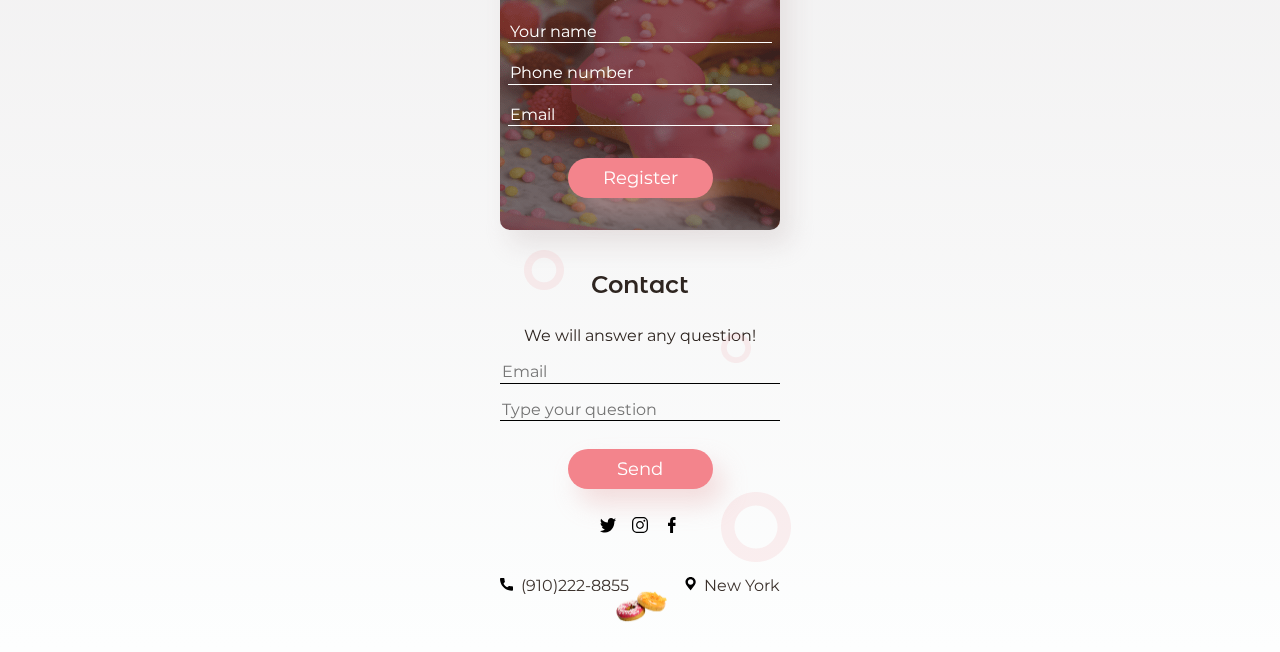
==== commit 114af1b6: "mark9" ====
--- a/index.html
+++ b/index.html
@@ -21,13 +21,13 @@
         <div class="container header__wrapper">
             <div class="logo">
                 <svg width="108" height="50">
-                    <use href="../img/symbol-defs2.svg#icon-logo"></use>
+                    <use href="./img/symbol-defs2.svg#icon-logo"></use>
                 </svg>
             </div>
             <div class="menu">
                 <button class="header__button">
                     <svg width="30" height="16">
-                        <use href="../img/symbol-defs2.svg#icon-menu"></use>
+                        <use href="./img/symbol-defs2.svg#icon-menu"></use>
                     </svg>
                 </button>
 
@@ -47,21 +47,21 @@
                         <li>
                             <a>
                                 <svg width="16" height="16">
-                                    <use href="../img/symbol-defs2.svg#icon-twitter"></use>
+                                    <use href="./img/symbol-defs2.svg#icon-twitter"></use>
                                 </svg>
                             </a>
                         </li>
                         <li>
                             <a>
                                 <svg width="16" height="16">
-                                    <use href="../img/symbol-defs2.svg#icon-instagram"></use>
+                                    <use href="./img/symbol-defs2.svg#icon-instagram"></use>
                                 </svg>
                             </a>
                         </li>
                         <li>
                             <a>
                                 <svg width="16" height="16">
-                                    <use href="../img/symbol-defs2.svg#icon-facebook"></use>
+                                    <use href="./img/symbol-defs2.svg#icon-facebook"></use>
                                 </svg>
                             </a>
                         </li>
@@ -73,9 +73,11 @@
         <section class="about">
             <div class="container about__wrapper">
                 <div class="about__thumb">
-                    <img src="../img/about/donuts-1.png" alt="donuts">
-                </div>
+                    <img src="./img/about/donuts-1.png" alt="donuts">
+                </div>
+               
                 <div class="about__envelop">
+                    <div class="about__decor"></div>
                     <h2 class="about__title">About us</h2>
                     <p class="about__text-1">
                     Oh My Donut is the shop which adores tasty deserts and spend hours to create sophisticated donuts which will save the
@@ -99,43 +101,43 @@
                 <ul class="program__list">
                     <li class="program__set">
                         <svg class="program__set-icon" width="24" height="24">
-                            <use href="../img/symbol-defs2.svg#icon-marker"></use>
+                            <use href="./img/symbol-defs2.svg#icon-marker"></use>
                         </svg>
                         <p>A stand up history of donuts</p>
                     </li>
                     <li class="program__set">
                         <svg class="program__set-icon" width="24" height="24">
-                            <use href="../img/symbol-defs2.svg#icon-marker"></use>
+                            <use href="./img/symbol-defs2.svg#icon-marker"></use>
                         </svg>
                         <p>Make 3 donut flavors of your choice</p>
                     </li>
                     <li class="program__set">
                         <svg class="program__set-icon" width="24" height="24">
-                            <use href="../img/symbol-defs2.svg#icon-marker"></use>
+                            <use href="./img/symbol-defs2.svg#icon-marker"></use>
                         </svg>
                         <p>Enjoy all-you-can-eat donuts</p>
                     </li>
                     <li class="program__set">
                         <svg class="program__set-icon" width="24" height="24">
-                            <use href="../img/symbol-defs2.svg#icon-marker"></use>
+                            <use href="./img/symbol-defs2.svg#icon-marker"></use>
                         </svg>
                         <p>Cocktail pairings and coffee included</p>
                     </li>
                     <li class="program__set">
                         <svg class="program__set-icon" width="24" height="24">
-                            <use href="../img/symbol-defs2.svg#icon-marker"></use>
+                            <use href="./img/symbol-defs2.svg#icon-marker"></use>
                         </svg>
                         <p>Photoshoot by professional photographer</p>
                     </li>
                     <li class="program__set">
                         <svg class="program__set-icon" width="24" height="24">
-                            <use href="../img/symbol-defs2.svg#icon-marker"></use>
+                            <use href="./img/symbol-defs2.svg#icon-marker"></use>
                         </svg>
                         <p>Secret receipt of cooking from Eva</p>
                     </li>
                     <li class="program__set">
                         <svg class="program__set-icon" width="24" height="24">
-                            <use href="../img/symbol-defs2.svg#icon-marker"></use>
+                            <use href="./img/symbol-defs2.svg#icon-marker"></use>
                         </svg>
                         <p>All products are included in the price</p>
                     </li>
@@ -180,22 +182,22 @@
                 <h2 class="speakers__title">Speakers</h2>
                 <ul class="speakers__list">
                     <li class="speakers__set">
-                        <img src="../img/speakers/pastry-chef-1.jpg" alt="Foto of pastry chef" width="130" height="141">
+                        <img src="./img/speakers/pastry-chef-1.jpg" alt="Foto of pastry chef" width="130" height="141">
                         <h3 class="speakers__name">Molly Rivera</h3>
                         <p class="speakers__paragraph">Pastry chef, master chocolatier of Spain</p>
                     </li>
                     <li class="speakers__set">
-                        <img src="../img/speakers/culinary-chef-1.png" alt="Foto of culinary school pastry chef" width="130" height="145">
+                        <img src="./img/speakers/culinary-chef-1.png" alt="Foto of culinary school pastry chef" width="130" height="145">
                         <h3 class="speakers__name">Sophia Clark</h3>
                         <p class="speakers__paragraph">Сulinary school pastry chef</p>
                     </li>
                     <li class="speakers__set">
-                        <img src="../img/speakers/consultant-1.jpg" alt="Foto of consultant in the art of confectionery " width="130" height="141">
+                        <img src="./img/speakers/consultant-1.jpg" alt="Foto of consultant in the art of confectionery " width="130" height="141">
                         <h3 class="speakers__name">Isabella Taylor</h3>
                         <p class="speakers__paragraph">Сonsultant in the art of confectionery</p>
                     </li>
                     <li class="speakers__set">
-                        <img src="../img/speakers/master-chocolatier-1.jpg" alt="Foto of master- chocolatier" width="130" height="141">
+                        <img src="./img/speakers/master-chocolatier-1.jpg" alt="Foto of master- chocolatier" width="130" height="141">
                         <h3 class="speakers__name">Evelyn Miller</h3>
                         <p class="speakers__paragraph">Master- chocolatier
                         in Spain</p>
@@ -213,25 +215,25 @@
                     <ul class="price__list">
                         <li class="price__set">
                             <svg class="price__icon" width="24" height="24">
-                                <use href="../img/symbol-defs2.svg#icon-marker"></use>
+                                <use href="./img/symbol-defs2.svg#icon-marker"></use>
                             </svg>
                             <p class="price__set-text">features of yeast dough preparation</p>
                         </li>
                         <li class="price__set">
                             <svg class="price__icon" width="24" height="24">
-                                <use href="../img/symbol-defs2.svg#icon-marker"></use>
+                                <use href="./img/symbol-defs2.svg#icon-marker"></use>
                             </svg>
                             <p class="price__set-text">preparation of liquid caramel for stuffing</p>
                         </li>
                         <li class="price__set">
                             <svg class="price__icon" width="24" height="24">
-                                <use href="../img/symbol-defs2.svg#icon-marker"></use>
+                                <use href="./img/symbol-defs2.svg#icon-marker"></use>
                             </svg>
                             <p class="price__set-text">preparation of raspberry and strawberry filling</p>
                         </li>
                         <li class="price__set">
                             <svg class="price__icon" width="24" height="24">
-                                <use href="../img/symbol-defs2.svg#icon-marker"></use>
+                                <use href="./img/symbol-defs2.svg#icon-marker"></use>
                             </svg>
                             <p class="price__set-text">fry and glaze donuts</p>
                         </li>
@@ -251,37 +253,37 @@
                     <ul class="donuts__list">
                         <li class="donuts__set">
                             <svg class="donuts__icon" width="24" height="24">
-    width="24" height="24"<use href="../img/symbol-defs2.svg#icon-marker"></use>
+    width="24" height="24"<use href="./img/symbol-defs2.svg#icon-marker"></use>
                             </svg>
                             <p>features of yeast dough preparation</p>
                         </li>
                         <li class="donuts__set">
                             <svg class="donuts__icon" width="24" height="24">
-                                <use href="../img/symbol-defs2.svg#icon-marker"></use>
+                                <use href="./img/symbol-defs2.svg#icon-marker"></use>
                             </svg>
                             <p>preparation of liquid caramel for stuffing</p>
                         </li>
                         <li class="donuts__set">
                             <svg class="donuts__icon" width="24" height="24">
-                                <use href="../img/symbol-defs2.svg#icon-marker"></use>
+                                <use href="./img/symbol-defs2.svg#icon-marker"></use>
                             </svg>
                             <p>preparation of raspberry and strawberry filling</p>
                         </li>
                         <li class="donuts__set">
                             <svg class="donuts__icon" width="24" height="24">
-                                <use href="../img/symbol-defs2.svg#icon-marker"></use>
+                                <use href="./img/symbol-defs2.svg#icon-marker"></use>
                             </svg>
                             <p>melt chocolate for decoration</p>
                         </li>
                         <li class="donuts__set">
                             <svg class="donuts__icon" width="24" height="24">
-                                <use href="../img/symbol-defs2.svg#icon-marker"></use>
+                                <use href="./img/symbol-defs2.svg#icon-marker"></use>
                             </svg>
                             <p>fry and glaze donuts</p>
                         </li>
                         <li class="donuts__set">
                             <svg class="donuts__icon" width="24" height="24">
-                                <use href="../img/symbol-defs2.svg#icon-marker"></use>
+                                <use href="./img/symbol-defs2.svg#icon-marker"></use>
                             </svg>
                             <p>donut decoration. painting and various techniques</p>
                         </li>
@@ -300,49 +302,49 @@
                     <ul class="premium__list">
                         <li class="premium__set">
                             <svg class="premium__icon" width="24" height="24">
-                                <use href="../img/symbol-defs2.svg#icon-marker"></use>
+                                <use href="./img/symbol-defs2.svg#icon-marker"></use>
                             </svg>
                             <p>features of yeast dough preparation</p>
                         </li>
                         <li class="premium__set">
                             <svg class="premium__icon" width="24" height="24">
-                                <use href="../img/symbol-defs2.svg#icon-marker"></use>
+                                <use href="./img/symbol-defs2.svg#icon-marker"></use>
                             </svg>
                             <p>preparation of liquid caramel for stuffing</p>
                         </li>
                         <li class="premium__set">
                             <svg class="premium__icon" width="24" height="24">
-                                <use href="../img/symbol-defs2.svg#icon-marker"></use>
+                                <use href="./img/symbol-defs2.svg#icon-marker"></use>
                             </svg>
                             <p>preparation of raspberry and strawberry filling</p>
                         </li>
                         <li class="premium__set">
                             <svg class="premium__icon" width="24" height="24">
-                                <use href="../img/symbol-defs2.svg#icon-marker"></use>
+                                <use href="./img/symbol-defs2.svg#icon-marker"></use>
                             </svg>
                             <p>melt chocolate for decoration</p>
                         </li>
                         <li class="premium__set">
                             <svg class="premium__icon" width="24" height="24">
-                                <use href="../img/symbol-defs2.svg#icon-marker"></use>
+                                <use href="./img/symbol-defs2.svg#icon-marker"></use>
                             </svg>
                             <p>fry and glaze donuts</p>
                         </li>
                         <li class="premium__set">
                             <svg class="premium__icon" width="24" height="24">
-                                <use href="../img/symbol-defs2.svg#icon-marker"></use>
+                                <use href="./img/symbol-defs2.svg#icon-marker"></use>
                             </svg>
                             <p>donut decoration. painting and various techniques</p>
                         </li>
                         <li class="premium__set">
                             <svg class="premium__icon" width="24" height="24">
-                                <use href="../img/symbol-defs2.svg#icon-marker"></use>
+                                <use href="./img/symbol-defs2.svg#icon-marker"></use>
                             </svg>
                             <p>After party and donut tasting with speakers</p>
                         </li>
                         <li class="premium__set">
                             <svg class="premium__icon" width="24" height="24">
-                                <use href="../img/symbol-defs2.svg#icon-marker"></use>
+                                <use href="./img/symbol-defs2.svg#icon-marker"></use>
                             </svg>
                             <p>2 private lessons with one of the speakers</p>
                         </li>
@@ -357,22 +359,22 @@
             <div class="container reviews__wrapper">
                 <div class="reviews__decor"></div>
                 <h2 class="reviews__title">Reviews</h2>
-                <img class="reviews__image" src="../img/reviews/will-1.jpg" alt="">
+                <img class="reviews__image" src="./img/reviews/will-1.jpg" alt="">
                 <div class="reviews__stars">
                     <svg width="24" height="24">
-                        <use href="../img/symbol-defs2.svg#icon-star"></use>
+                        <use href="./img/symbol-defs2.svg#icon-star"></use>
                     </svg>
                     <svg width="24" height="24">
-                        <use href="../img/symbol-defs2.svg#icon-star"></use>
+                        <use href="./img/symbol-defs2.svg#icon-star"></use>
                     </svg>
                     <svg width="24" height="24">
-                        <use href="../img/symbol-defs2.svg#icon-star"></use>
+                        <use href="./img/symbol-defs2.svg#icon-star"></use>
                     </svg>
                     <svg width="24" height="24">
-                        <use href="../img/symbol-defs2.svg#icon-star"></use>
+                        <use href="./img/symbol-defs2.svg#icon-star"></use>
                     </svg>
                     <svg width="24" height="24">
-                        <use href="../img/symbol-defs2.svg#icon-star"></use>
+                        <use href="./img/symbol-defs2.svg#icon-star"></use>
                     </svg>
                 </div>
                 <h3 class="reviews__name">Will</h3>
@@ -430,21 +432,21 @@
                     <li>
                         <a>
                             <svg width="16" height="16">
-                                <use href="../img/symbol-defs2.svg#icon-twitter"></use>
+                                <use href="./img/symbol-defs2.svg#icon-twitter"></use>
                             </svg>
                         </a> 
                     </li>
                     <li>
                         <a>
                             <svg width="16" height="16">
-                                <use href="../img/symbol-defs2.svg#icon-instagram"></use>
+                                <use href="./img/symbol-defs2.svg#icon-instagram"></use>
                             </svg>
                         </a>
                     </li>
                     <li>
                         <a>
                             <svg width="16" height="16">
-                                <use href="../img/symbol-defs2.svg#icon-facebook"></use>
+                                <use href="./img/symbol-defs2.svg#icon-facebook"></use>
                             </svg>
                         </a>
                     </li>
@@ -459,18 +461,18 @@
             <div class="footer__wrapper">
                 <div class="footer__phone">
                     <svg class="footer__icon" width="13" height="13">
-                        <use href="../img/symbol-defs2.svg#icon-phone"></use>
+                        <use href="./img/symbol-defs2.svg#icon-phone"></use>
                     </svg>
                     <a href="">(910)222-8855</a>
                 </div>
                 <div class="footer__adress">
                     <svg class="footer__icon" width="11" height="14">
-                        <use href="../img/symbol-defs2.svg#icon-location"></use>
+                        <use href="./img/symbol-defs2.svg#icon-location"></use>
                     </svg>
                     <a href="">New York</a>
                 </div>
             </div>
-            <img class="footer__image" src="../img/footer/donuts-1.png" alt="donuts" width="60" height="40">
+            <img class="footer__image" src="./img/footer/donuts-1.png" alt="donuts" width="60" height="40">
         </div>
     </footer>
     <script src="./js/header-button.js"></script>
--- a/css/main.min.css
+++ b/css/main.min.css
@@ -1 +1 @@
-.visually-hidden{position:absolute;white-space:nowrap;width:1px;height:1px;overflow:hidden;border:0;padding:0;clip:rect(0 0 0 0);-webkit-clip-path:inset(50%);clip-path:inset(50%);margin:-1px}body{font-family:"Montserrat",sans-serif;font-style:normal;color:#3c322d;margin-top:5px;margin-bottom:5px;background-image:linear-gradient(180.11deg, #E5E2E3 10.73%, #FDFEFE 38.02%, #E5E2E3 71.11%, #FDFEFE 99.91%)}button{background-color:inherit;padding:0;margin:0;border:none}.button{font-family:"Montserrat";font-style:normal;font-weight:400;font-size:18px;line-height:22px;color:#fff;background:#f3848c;-webkit-box-shadow:10px 15px 25px rgba(232,183,183,.45);box-shadow:10px 15px 25px rgba(232,183,183,.45);border-radius:25px;width:145px;height:40px}a{text-decoration:none;color:inherit}h1,h2,h3,h4,h5,h6{margin:0}p{margin:0}ul{margin:0;padding:0}li{margin:0;text-decoration:none;list-style:none}svg{padding:0}.container{margin:0 auto;width:320px;padding-left:20px;padding-right:20px}.header__wrapper{display:-webkit-box;display:-ms-flexbox;display:flex;padding-top:16px;padding-bottom:10px;-webkit-box-pack:justify;-ms-flex-pack:justify;justify-content:space-between}.hero__and-header{background-image:url(/img/hero/hero-bg-1.png);background-repeat:no-repeat;mix-blend-mode:darken;width:320px;margin-top:-78px;margin-left:auto;margin-right:auto}.hero__wrapper{padding-top:84px;padding-bottom:8px;text-align:center}.hero__title{font-family:"Montserrat Alternates";font-weight:600;font-size:28px;line-height:1.21;letter-spacing:-0.03em}.hero__post-title{margin-top:18px;font-family:"Montserrat Alternates";font-weight:500;font-size:16px;line-height:1.25}.hero__button{margin-top:28px}.hero__list{display:-webkit-box;display:-ms-flexbox;display:flex;-webkit-box-pack:center;-ms-flex-pack:center;justify-content:center;gap:16px;margin-top:28px}.about__wrapper{padding-top:20px;padding-bottom:14px}.about__thumb{mix-blend-mode:darken}.about__envelop{background-image:url(/img/about/about-decor-1.png)}.about__title{margin-top:28px;text-align:center;font-family:"Montserrat Alternates";font-weight:500;font-size:24px;line-height:1.21}.about__text-1{margin-top:8px;font-weight:400;font-size:16px;line-height:1.25}.about__text-2{margin-top:8px;font-weight:400;font-size:16px;line-height:1.25}.about__link{margin-top:16px;font-weight:500;font-size:16px;line-height:1.25}.program__wrapper{padding-top:14px;padding-bottom:18px;background-image:url(/img/program/program-bg-1.png)}.program__title{font-family:"Montserrat Alternates";font-weight:500;font-size:24px;line-height:1.21;text-align:center}.program__text{margin-top:8px;font-weight:400;font-size:16px;line-height:1.25}.program__list{font-weight:400;font-size:16px;line-height:1.25}.program__set{display:-webkit-box;display:-ms-flexbox;display:flex;margin-top:8px}.program__set-icon{margin-right:8px;width:24px;height:24px}.program__link{margin-top:16px;font-weight:500;font-size:16px;line-height:1.25}.program__foto-wrapper{display:-webkit-box;display:-ms-flexbox;display:flex;gap:20px}.program__foto-list{margin-top:24px;outline:solid none}.program__foto-list-1{margin-top:24px;margin-bottom:20px}.program__foto-list-2{margin-top:44px}.program__foto-set{border:1px solid #f3848c;border-radius:50%;width:130px;height:130px;background-position:center;background:linear-gradient(0.1deg, #000000 -10.83%, rgba(156, 156, 156, 0) 88.01%)}.program__foto-set:first-child{margin-bottom:28px}.program__foto-set-img1{background-image:url(/img/program/program-foto-1-1.png);background-position:top -11px left -16px;background-repeat:no-repeat;-webkit-box-shadow:10px 15px 25px rgba(210,201,201,.45);box-shadow:10px 15px 25px rgba(210,201,201,.45)}.program__foto-set-img2{background-image:url(/img/program/program-foto-3-1.png);background-position:top -11px left -16px;background-repeat:no-repeat;-webkit-box-shadow:10px 15px 25px rgba(210,201,201,.45);box-shadow:10px 15px 25px rgba(210,201,201,.45)}.program__foto-set-img3{background-image:url(/img/program/program-foto-2-1.png);background-position:top -11px left -16px;background-repeat:no-repeat;-webkit-box-shadow:10px 15px 25px rgba(210,201,201,.45);box-shadow:10px 15px 25px rgba(210,201,201,.45)}.program__foto-set-img4{background-image:url(/img/program/program-foto-4-1.png);background-position:top -11px left -16px;background-repeat:no-repeat;-webkit-box-shadow:10px 15px 25px rgba(210,201,201,.45);box-shadow:10px 15px 25px rgba(210,201,201,.45)}.program__foto-envelop{outline:solid orange;margin-top:62px;margin-bottom:28px;text-align:center}.program__foto-img{padding-top:62px;display:inline-block;text-align:center}.program__foto-name{font-family:"Montserrat Alternates";font-weight:500;font-size:14px;line-height:1.21;color:#fff}.program__foto-text{margin-top:8px;font-weight:400;font-size:12px;line-height:1.25;color:#fff}.speakers__wrapper{padding-top:18px;padding-bottom:18px;text-align:center;position:relative}.speakers__decor{position:absolute;top:30px;right:-15px;width:199px;height:411px;background-image:url(/img/speakers/Decor.png)}.speakers__title{font-family:"Montserrat Alternates";font-weight:500;font-size:24px;line-height:1.21}.speakers__list{display:-webkit-box;display:-ms-flexbox;display:flex;-ms-flex-wrap:wrap;flex-wrap:wrap;gap:20px;margin-top:16px}.speakers__set{width:calc((100% - 20px)/2);margin-top:0}.speakers__name{margin-top:12px;font-weight:600;font-size:16px;line-height:1.25}.speakers__paragraph{margin-top:12px;font-weight:500;font-size:12px;line-height:1.25}.price__wrapper{position:relative;padding-top:21px;padding-bottom:16px;text-align:center;color:#2e2520}.price__decor-1{position:absolute;top:15px;right:20px;width:50px;height:50px;background-image:url(/img/price/decor-1.png)}.price__title{font-family:"Montserrat Alternates";font-weight:600;font-size:24px;line-height:1.21}.price__list-wrapper{margin-top:27px;padding:20px 18px 20px 8px;background:#fafbfb;-webkit-box-shadow:10px 15px 25px rgba(210,201,201,.45);box-shadow:10px 15px 25px rgba(210,201,201,.45);border-radius:25px}.price__list-title{font-family:"Montserrat Alternates";font-weight:600;font-size:18px;line-height:1.22}.price__list{margin-top:16px}.price__set{display:-webkit-box;display:-ms-flexbox;display:flex}.price__icon{margin-right:10px}.price__set-text{font-weight:400;font-size:18px;line-height:1.22}.price__button{margin-top:30px}.price__decor-2{position:absolute;left:12px;bottom:-17px;width:32px;height:32px;background-image:url(/img/price/decor-2.png)}.donuts__wrapper{position:relative;padding-top:16px;padding-bottom:12px;color:#2e2520}.donuts__decor-3{position:absolute;right:0;top:50px;width:20px;height:20px;background-image:url(/img/price/decor-3.png)}.donuts__list-wrapper{padding:16px 19px 24px 8px;background:#fafbfb;border:1px solid #f3848c;-webkit-box-shadow:10px 15px 25px rgba(210,201,201,.45);box-shadow:10px 15px 25px rgba(210,201,201,.45);border-radius:25px;text-align:center}.donuts__title{font-family:"Montserrat Alternates";font-weight:600;font-size:18px;line-height:1.22}.donuts__list{margin-top:20px;text-align:left;font-weight:400;font-size:18px;line-height:1.22}.donuts__set{display:-webkit-box;display:-ms-flexbox;display:flex;margin-top:12px}.donuts__set:first-child{margin-top:0}.donuts__icon{margin-right:10px}.donuts__button{margin-top:32px}.donuts__decor-donuts{position:absolute;right:61px;bottom:116px;width:200px;height:145px;background-image:url(/img/price/decor-donuts-1.png)}.donuts__decor-4{position:absolute;z-index:-1;right:5px;bottom:-28px;width:40px;height:40px;background-image:url(/img/price/decor-4.png)}.premium__wrapper{position:relative;padding-top:12px;padding-bottom:20px}.premium__list-wrapper{padding-top:20px;padding-bottom:20px;padding-left:8px;text-align:center;color:#2e2520;background:#fafbfb;-webkit-box-shadow:10px 15px 25px rgba(210,201,201,.45);box-shadow:10px 15px 25px rgba(210,201,201,.45);border-radius:25px}.premium__title{font-family:"Montserrat Alternates";font-weight:600;font-size:18px;line-height:1.22}.premium__list{margin-top:16px;text-align:left;font-weight:400;font-size:18px;line-height:1.22}.premium__set{display:-webkit-box;display:-ms-flexbox;display:flex;margin-top:12px}.premium__set:first-child{margin-top:0}.premium__icon{margin-right:10px}.premium__button{margin-top:32px}.premium__decor-donuts{position:absolute;right:61px;bottom:116px;width:200px;height:145px;background-image:url(/img/price/decor-donuts-1.png)}.reviews__wrapper{position:relative;padding-top:20px;padding-bottom:20px;text-align:center;color:#2e2520}.reviews__decor{position:absolute;top:0;right:20px;width:285px;height:613px;background-image:url(/img/reviews/Decor.png)}.reviews__title{font-family:"Montserrat Alternates";font-weight:600;font-size:24px;line-height:1.21}.reviews__image{margin-top:27px;border-radius:50%}.reviews__stars{display:-webkit-box;display:-ms-flexbox;display:flex;-webkit-box-pack:center;-ms-flex-pack:center;justify-content:center;gap:4px;margin-top:8px}.reviews__name{margin-top:8px;font-family:"Montserrat";font-weight:500;font-size:14px;line-height:1.21;color:#000}.reviews__text{margin-top:8px;font-weight:400;font-size:16px;line-height:1.25}.reviews__number{margin-top:32px;font-weight:400;font-size:14px;line-height:1.21}.reviews__number::before{content:"";display:inline-block;width:35px;height:0;border:1px solid #f3848c;background-color:#f3848c;margin-right:12px}.reviews__number::after{content:"";display:inline-block;width:35px;height:0;border:1px solid #f3848c;background-color:#f3848c;margin-left:12px}.registration__wrapper{position:relative;padding-top:20px;padding-bottom:20px;text-align:center}.registration__decor{position:absolute;z-index:-1;right:10px;top:20px;width:70px;height:70px;background-image:url(/img/registration/Decor.png)}.registration-form{margin-top:20px;font-weight:400;font-size:16px;line-height:1.25}.registration-form__wrapper{margin-top:27px;padding:40px 8px 32px 8px;text-align:center;background-image:-webkit-gradient(linear, left bottom, left top, from(rgba(61, 44, 44, 0.6))),url(/img/registration/donuts-1.png);background-image:linear-gradient(to top, rgba(61, 44, 44, 0.6)),url(/img/registration/donuts-1.png);background-color:#3d2c2c;-webkit-box-shadow:10px 15px 25px rgba(210,201,201,.45);box-shadow:10px 15px 25px rgba(210,201,201,.45);border-radius:10px;color:#fff}.registration-form__title{font-weight:500;font-size:18px;line-height:1.22}.registration-form__title::after{content:"";display:block;width:264px;height:1px;background-color:#fff;margin-top:20px}.registration-form__input{background-color:inherit;margin-top:20px;width:264px;border-top:none;border-left:none;border-right:none;border-bottom:1px solid #fff}.registration-form__input::-webkit-input-placeholder{color:#fff}.registration-form__input::-moz-placeholder{color:#fff}.registration-form__input:-ms-input-placeholder{color:#fff}.registration-form__input::-ms-input-placeholder{color:#fff}.registration-form__input::placeholder{color:#fff}.registration-form__button{margin-top:32px}.contact__wrapper{position:relative;padding-top:20px;padding-bottom:20px;color:#2e2520;text-align:center}.contact__decor{position:absolute;right:9px;top:0;width:267px;height:312px;background-image:url(/img/contact/Decor.png)}.contact__title{font-family:"Montserrat Alternates";font-weight:600;font-size:24px;line-height:1.21}.contact__social{display:-webkit-box;display:-ms-flexbox;display:flex;-webkit-box-pack:center;-ms-flex-pack:center;justify-content:center;gap:16px;margin-top:28px}.contact-form{font-weight:400;font-size:16px;line-height:1.25}.contact-form__legend{margin-top:27px}.contact-form__input{margin-top:20px;color:rgba(0,0,0,.5);width:100%;background-color:inherit;border-top:none;border-left:none;border-right:none;border-bottom:1px solid #000}.contact-form__input:first-child{margin-top:16px}.contact-form__button{margin-top:28px}.footer{padding-top:20px;padding-bottom:17px;text-align:center}.footer__wrapper{display:-webkit-box;display:-ms-flexbox;display:flex;-webkit-box-pack:justify;-ms-flex-pack:justify;justify-content:space-between}.footer__icon{margin-right:4px}.footer__image{margin-top:-10px}/*# sourceMappingURL=main.min.css.map */+.visually-hidden{position:absolute;white-space:nowrap;width:1px;height:1px;overflow:hidden;border:0;padding:0;clip:rect(0 0 0 0);-webkit-clip-path:inset(50%);clip-path:inset(50%);margin:-1px}body{font-family:"Montserrat",sans-serif;font-style:normal;color:#3c322d;margin-top:5px;margin-bottom:5px;background-image:linear-gradient(180.11deg, #E5E2E3 10.73%, #FDFEFE 38.02%, #E5E2E3 71.11%, #FDFEFE 99.91%)}button{background-color:inherit;padding:0;margin:0;border:none}.button{font-family:"Montserrat";font-style:normal;font-weight:400;font-size:18px;line-height:22px;color:#fff;background:#f3848c;-webkit-box-shadow:10px 15px 25px rgba(232,183,183,.45);box-shadow:10px 15px 25px rgba(232,183,183,.45);border-radius:25px;width:145px;height:40px}a{text-decoration:none;color:inherit}h1,h2,h3,h4,h5,h6{margin:0}p{margin:0}ul{margin:0;padding:0}li{margin:0;text-decoration:none;list-style:none}svg{padding:0}.container{margin:0 auto;width:320px;padding-left:20px;padding-right:20px}.header__wrapper{display:-webkit-box;display:-ms-flexbox;display:flex;padding-top:16px;padding-bottom:10px;-webkit-box-pack:justify;-ms-flex-pack:justify;justify-content:space-between}.hero__and-header{background-image:url(../img/hero/hero-bg-1.png);background-repeat:no-repeat;mix-blend-mode:darken;width:320px;margin-top:-78px;margin-left:auto;margin-right:auto}.hero__wrapper{padding-top:84px;padding-bottom:8px;text-align:center}.hero__title{font-family:"Montserrat Alternates";font-weight:600;font-size:28px;line-height:1.21;letter-spacing:-0.03em}.hero__post-title{margin-top:18px;font-family:"Montserrat Alternates";font-weight:500;font-size:16px;line-height:1.25}.hero__button{margin-top:28px}.hero__list{display:-webkit-box;display:-ms-flexbox;display:flex;-webkit-box-pack:center;-ms-flex-pack:center;justify-content:center;gap:16px;margin-top:28px}.about__wrapper{padding-top:20px;padding-bottom:14px}.about__thumb{mix-blend-mode:darken}.about__envelop{position:relative}.about__decor{position:absolute;top:10px;right:-5px;width:308px;height:284px;background-image:url(../img/about/about-decor-1.png);background-repeat:no-repeat}.about__title{margin-top:28px;text-align:center;font-family:"Montserrat Alternates";font-weight:500;font-size:24px;line-height:1.21}.about__text-1{margin-top:8px;font-weight:400;font-size:16px;line-height:1.25}.about__text-2{margin-top:8px;margin-bottom:16px;font-weight:400;font-size:16px;line-height:1.25}.about__link{font-weight:500;font-size:16px;line-height:1.25;color:#3c322d}.program__wrapper{padding-top:14px;padding-bottom:18px;background-image:url(../img/program/program-bg-1.png);background-repeat:no-repeat}.program__title{font-family:"Montserrat Alternates";font-weight:500;font-size:24px;line-height:1.21;text-align:center}.program__text{margin-top:8px;font-weight:400;font-size:16px;line-height:1.25}.program__list{font-weight:400;font-size:16px;line-height:1.25}.program__set{display:-webkit-box;display:-ms-flexbox;display:flex;margin-top:8px}.program__set-icon{margin-right:8px;width:24px;height:24px}.program__set-icon use{width:100%;padding:0;outline:solid red}.program__link{margin-top:16px;font-weight:500;font-size:16px;line-height:1.25}.program__foto-wrapper{display:-webkit-box;display:-ms-flexbox;display:flex;gap:20px}.program__foto-list{margin-top:24px;outline:solid none}.program__foto-list-1{margin-top:24px;margin-bottom:20px}.program__foto-list-2{margin-top:44px}.program__foto-set{border:1px solid #f3848c;border-radius:50%;width:130px;height:130px;background-position:center;background:linear-gradient(0.1deg, #000000 -10.83%, rgba(156, 156, 156, 0) 88.01%)}.program__foto-set:first-child{margin-bottom:28px}.program__foto-set-img1{background-image:url(../img/program/program-foto-1-1.png);background-position:top -11px left -16px;background-repeat:no-repeat;-webkit-box-shadow:10px 15px 25px rgba(210,201,201,.45);box-shadow:10px 15px 25px rgba(210,201,201,.45)}.program__foto-set-img2{background-image:url(../img/program/program-foto-3-1.png);background-position:top -11px left -16px;background-repeat:no-repeat;-webkit-box-shadow:10px 15px 25px rgba(210,201,201,.45);box-shadow:10px 15px 25px rgba(210,201,201,.45)}.program__foto-set-img3{background-image:url(../img/program/program-foto-2-1.png);background-position:top -11px left -16px;background-repeat:no-repeat;-webkit-box-shadow:10px 15px 25px rgba(210,201,201,.45);box-shadow:10px 15px 25px rgba(210,201,201,.45)}.program__foto-set-img4{background-image:url(../img/program/program-foto-4-1.png);background-position:top -11px left -16px;background-repeat:no-repeat;-webkit-box-shadow:10px 15px 25px rgba(210,201,201,.45);box-shadow:10px 15px 25px rgba(210,201,201,.45)}.program__foto-envelop{outline:solid orange;margin-top:62px;margin-bottom:28px;text-align:center}.program__foto-img{padding-top:62px;display:inline-block;text-align:center}.program__foto-name{font-family:"Montserrat Alternates";font-weight:500;font-size:14px;line-height:1.21;color:#fff}.program__foto-text{margin-top:8px;font-weight:400;font-size:12px;line-height:1.25;color:#fff}.speakers__wrapper{padding-top:18px;padding-bottom:18px;text-align:center;position:relative}.speakers__decor{position:absolute;top:30px;right:-15px;width:199px;height:411px;background-image:url(../img/speakers/Decor.png);background-repeat:no-repeat}.speakers__title{font-family:"Montserrat Alternates";font-weight:500;font-size:24px;line-height:1.21}.speakers__list{display:-webkit-box;display:-ms-flexbox;display:flex;-ms-flex-wrap:wrap;flex-wrap:wrap;gap:20px;margin-top:16px}.speakers__set{width:calc((100% - 20px)/2);margin-top:0}.speakers__name{margin-top:12px;font-weight:600;font-size:16px;line-height:1.25}.speakers__paragraph{margin-top:12px;font-weight:500;font-size:12px;line-height:1.25}.price__wrapper{position:relative;padding-top:21px;padding-bottom:16px;text-align:center;color:#2e2520}.price__decor-1{position:absolute;top:15px;right:20px;width:50px;height:50px;background-image:url(/img/price/decor-1.png)}.price__title{font-family:"Montserrat Alternates";font-weight:600;font-size:24px;line-height:1.21}.price__list-wrapper{margin-top:27px;padding:20px 18px 20px 8px;background:#fafbfb;-webkit-box-shadow:10px 15px 25px rgba(210,201,201,.45);box-shadow:10px 15px 25px rgba(210,201,201,.45);border-radius:25px}.price__list-title{font-family:"Montserrat Alternates";font-weight:600;font-size:18px;line-height:1.22}.price__list{margin-top:16px}.price__set{display:-webkit-box;display:-ms-flexbox;display:flex}.price__icon{margin-right:10px}.price__set-text{font-weight:400;font-size:18px;line-height:1.22}.price__button{margin-top:30px}.price__decor-2{position:absolute;left:12px;bottom:-17px;width:32px;height:32px;background-image:url(../img/price/decor-2.png)}.donuts__wrapper{position:relative;padding-top:16px;padding-bottom:12px;color:#2e2520}.donuts__decor-3{position:absolute;right:0;top:50px;width:20px;height:20px;background-image:url(../img/price/decor-3.png)}.donuts__list-wrapper{padding:16px 19px 24px 8px;background:#fafbfb;border:1px solid #f3848c;-webkit-box-shadow:10px 15px 25px rgba(210,201,201,.45);box-shadow:10px 15px 25px rgba(210,201,201,.45);border-radius:25px;text-align:center}.donuts__title{font-family:"Montserrat Alternates";font-weight:600;font-size:18px;line-height:1.22}.donuts__list{margin-top:20px;text-align:left;font-weight:400;font-size:18px;line-height:1.22}.donuts__set{display:-webkit-box;display:-ms-flexbox;display:flex;margin-top:12px}.donuts__set:first-child{margin-top:0}.donuts__icon{margin-right:10px}.donuts__button{margin-top:32px}.donuts__decor-donuts{position:absolute;right:61px;bottom:116px;width:200px;height:145px;background-image:url(../img/price/decor-donuts-1.png)}.donuts__decor-4{position:absolute;z-index:-1;right:5px;bottom:-28px;width:40px;height:40px;background-image:url(../img/price/decor-4.png)}.premium__wrapper{position:relative;padding-top:12px;padding-bottom:20px}.premium__list-wrapper{padding-top:20px;padding-bottom:20px;padding-left:8px;text-align:center;color:#2e2520;background:#fafbfb;-webkit-box-shadow:10px 15px 25px rgba(210,201,201,.45);box-shadow:10px 15px 25px rgba(210,201,201,.45);border-radius:25px}.premium__title{font-family:"Montserrat Alternates";font-weight:600;font-size:18px;line-height:1.22}.premium__list{margin-top:16px;text-align:left;font-weight:400;font-size:18px;line-height:1.22}.premium__set{display:-webkit-box;display:-ms-flexbox;display:flex;margin-top:12px}.premium__set:first-child{margin-top:0}.premium__icon{margin-right:10px}.premium__button{margin-top:32px}.premium__decor-donuts{position:absolute;right:61px;bottom:116px;width:200px;height:145px;background-image:url(../img/price/decor-donuts-1.png)}.reviews__wrapper{position:relative;padding-top:20px;padding-bottom:20px;text-align:center;color:#2e2520}.reviews__decor{position:absolute;top:0;right:20px;width:285px;height:613px;background-image:url(../img/reviews/Decor.png)}.reviews__title{font-family:"Montserrat Alternates";font-weight:600;font-size:24px;line-height:1.21}.reviews__image{margin-top:27px;border-radius:50%}.reviews__stars{display:-webkit-box;display:-ms-flexbox;display:flex;-webkit-box-pack:center;-ms-flex-pack:center;justify-content:center;gap:4px;margin-top:8px}.reviews__name{margin-top:8px;font-family:"Montserrat";font-weight:500;font-size:14px;line-height:1.21;color:#000}.reviews__text{margin-top:8px;font-weight:400;font-size:16px;line-height:1.25}.reviews__number{margin-top:32px;font-weight:400;font-size:14px;line-height:1.21}.reviews__number::before{content:"";display:inline-block;width:35px;height:0;border:1px solid #f3848c;background-color:#f3848c;margin-right:12px}.reviews__number::after{content:"";display:inline-block;width:35px;height:0;border:1px solid #f3848c;background-color:#f3848c;margin-left:12px}.registration__wrapper{position:relative;padding-top:20px;padding-bottom:20px;text-align:center}.registration__decor{position:absolute;z-index:-1;right:10px;top:20px;width:70px;height:70px;background-image:url(../img/registration/Decor.png)}.registration-form{margin-top:20px;font-weight:400;font-size:16px;line-height:1.25}.registration-form__wrapper{margin-top:27px;padding:40px 8px 32px 8px;text-align:center;background-image:-webkit-gradient(linear, left bottom, left top, from(rgba(61, 44, 44, 0.6))),url(../img/registration/donuts-1.png);background-image:linear-gradient(to top, rgba(61, 44, 44, 0.6)),url(../img/registration/donuts-1.png);background-color:#3d2c2c;-webkit-box-shadow:10px 15px 25px rgba(210,201,201,.45);box-shadow:10px 15px 25px rgba(210,201,201,.45);border-radius:10px;color:#fff}.registration-form__title{font-weight:500;font-size:18px;line-height:1.22}.registration-form__title::after{content:"";display:block;width:264px;height:1px;background-color:#fff;margin-top:20px}.registration-form__input{background-color:inherit;margin-top:20px;width:264px;border-top:none;border-left:none;border-right:none;border-bottom:1px solid #fff}.registration-form__input::-webkit-input-placeholder{color:#fff}.registration-form__input::-moz-placeholder{color:#fff}.registration-form__input:-ms-input-placeholder{color:#fff}.registration-form__input::-ms-input-placeholder{color:#fff}.registration-form__input::placeholder{color:#fff}.registration-form__button{margin-top:32px}.contact__wrapper{position:relative;padding-top:20px;padding-bottom:20px;color:#2e2520;text-align:center}.contact__decor{position:absolute;right:9px;top:0;width:267px;height:312px;background-image:url(../img/contact/Decor.png)}.contact__title{font-family:"Montserrat Alternates";font-weight:600;font-size:24px;line-height:1.21}.contact__social{display:-webkit-box;display:-ms-flexbox;display:flex;-webkit-box-pack:center;-ms-flex-pack:center;justify-content:center;gap:16px;margin-top:28px}.contact-form{font-weight:400;font-size:16px;line-height:1.25}.contact-form__legend{margin-top:27px}.contact-form__input{margin-top:20px;color:rgba(0,0,0,.5);width:100%;background-color:inherit;border-top:none;border-left:none;border-right:none;border-bottom:1px solid #000}.contact-form__input:first-child{margin-top:16px}.contact-form__button{margin-top:28px}.footer{padding-top:20px;padding-bottom:17px;text-align:center}.footer__wrapper{display:-webkit-box;display:-ms-flexbox;display:flex;-webkit-box-pack:justify;-ms-flex-pack:justify;justify-content:space-between}.footer__icon{margin-right:4px}.footer__image{margin-top:-10px}/*# sourceMappingURL=main.min.css.map */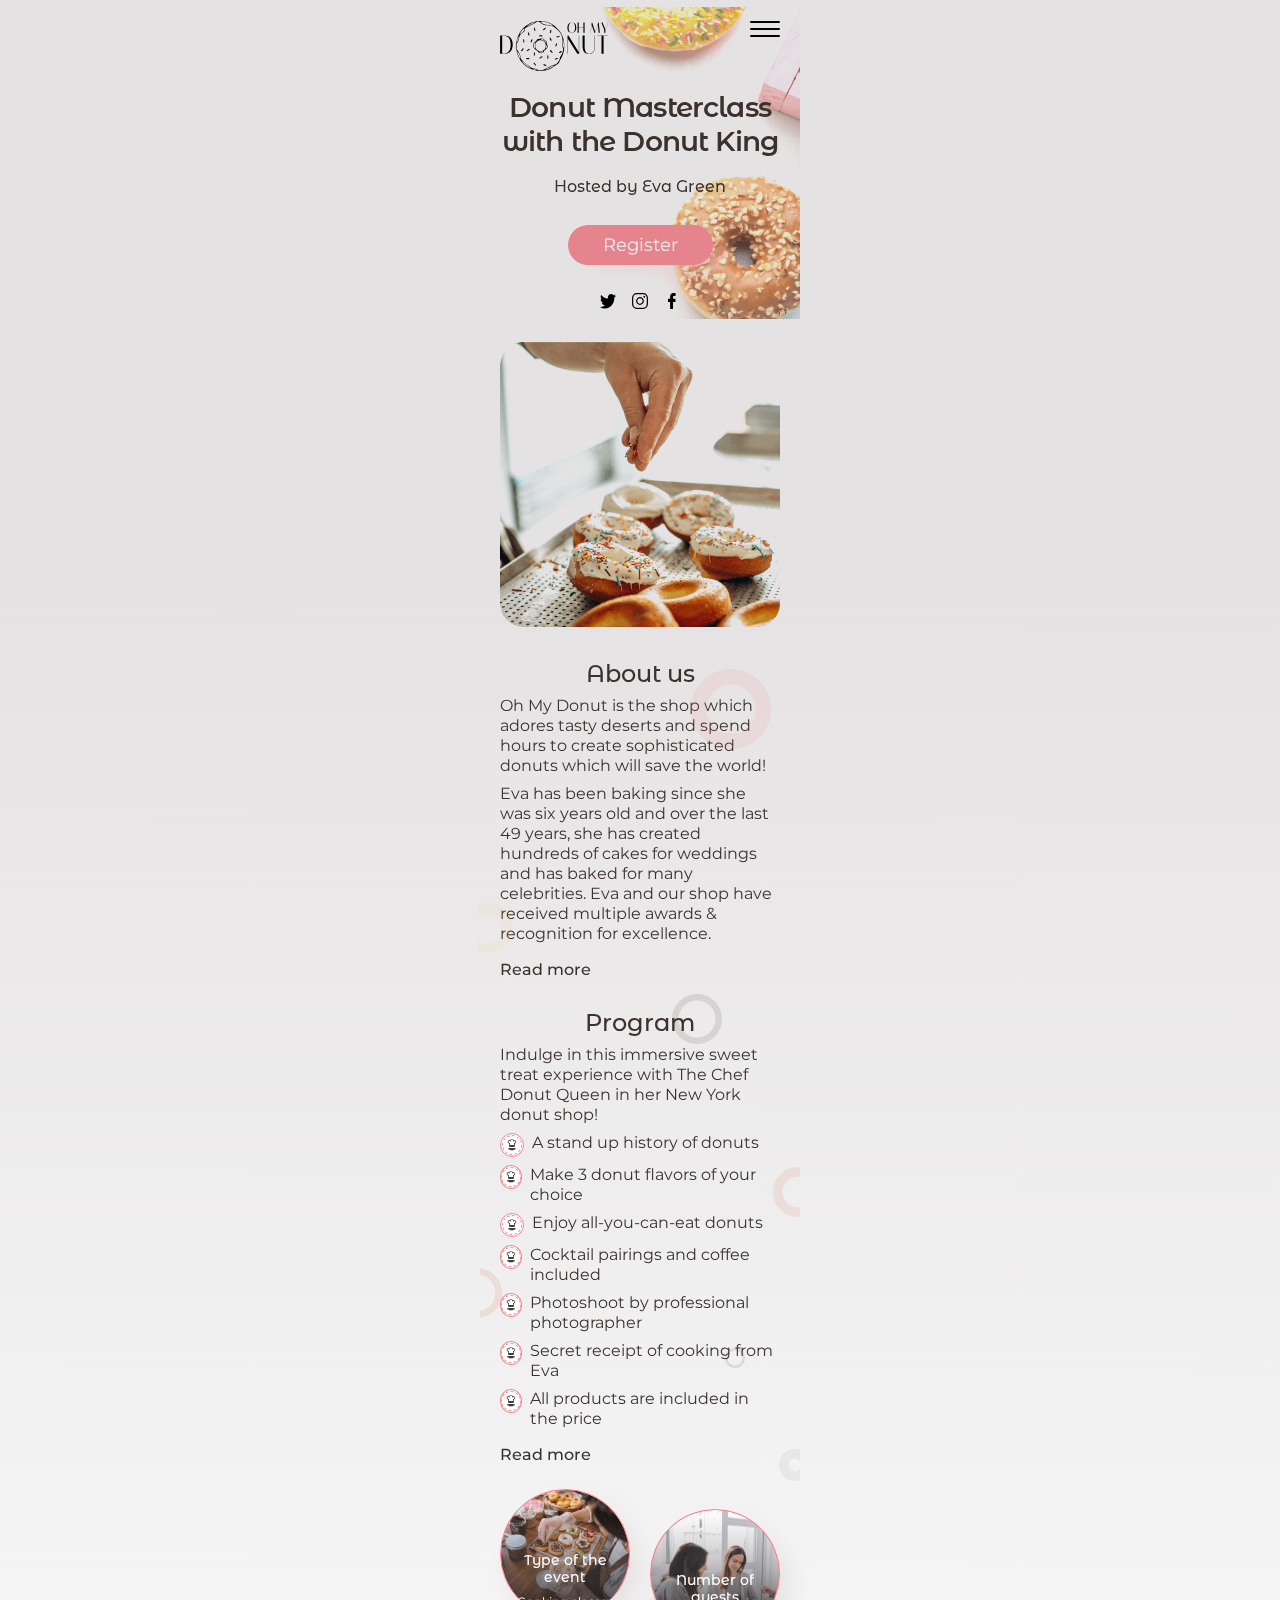
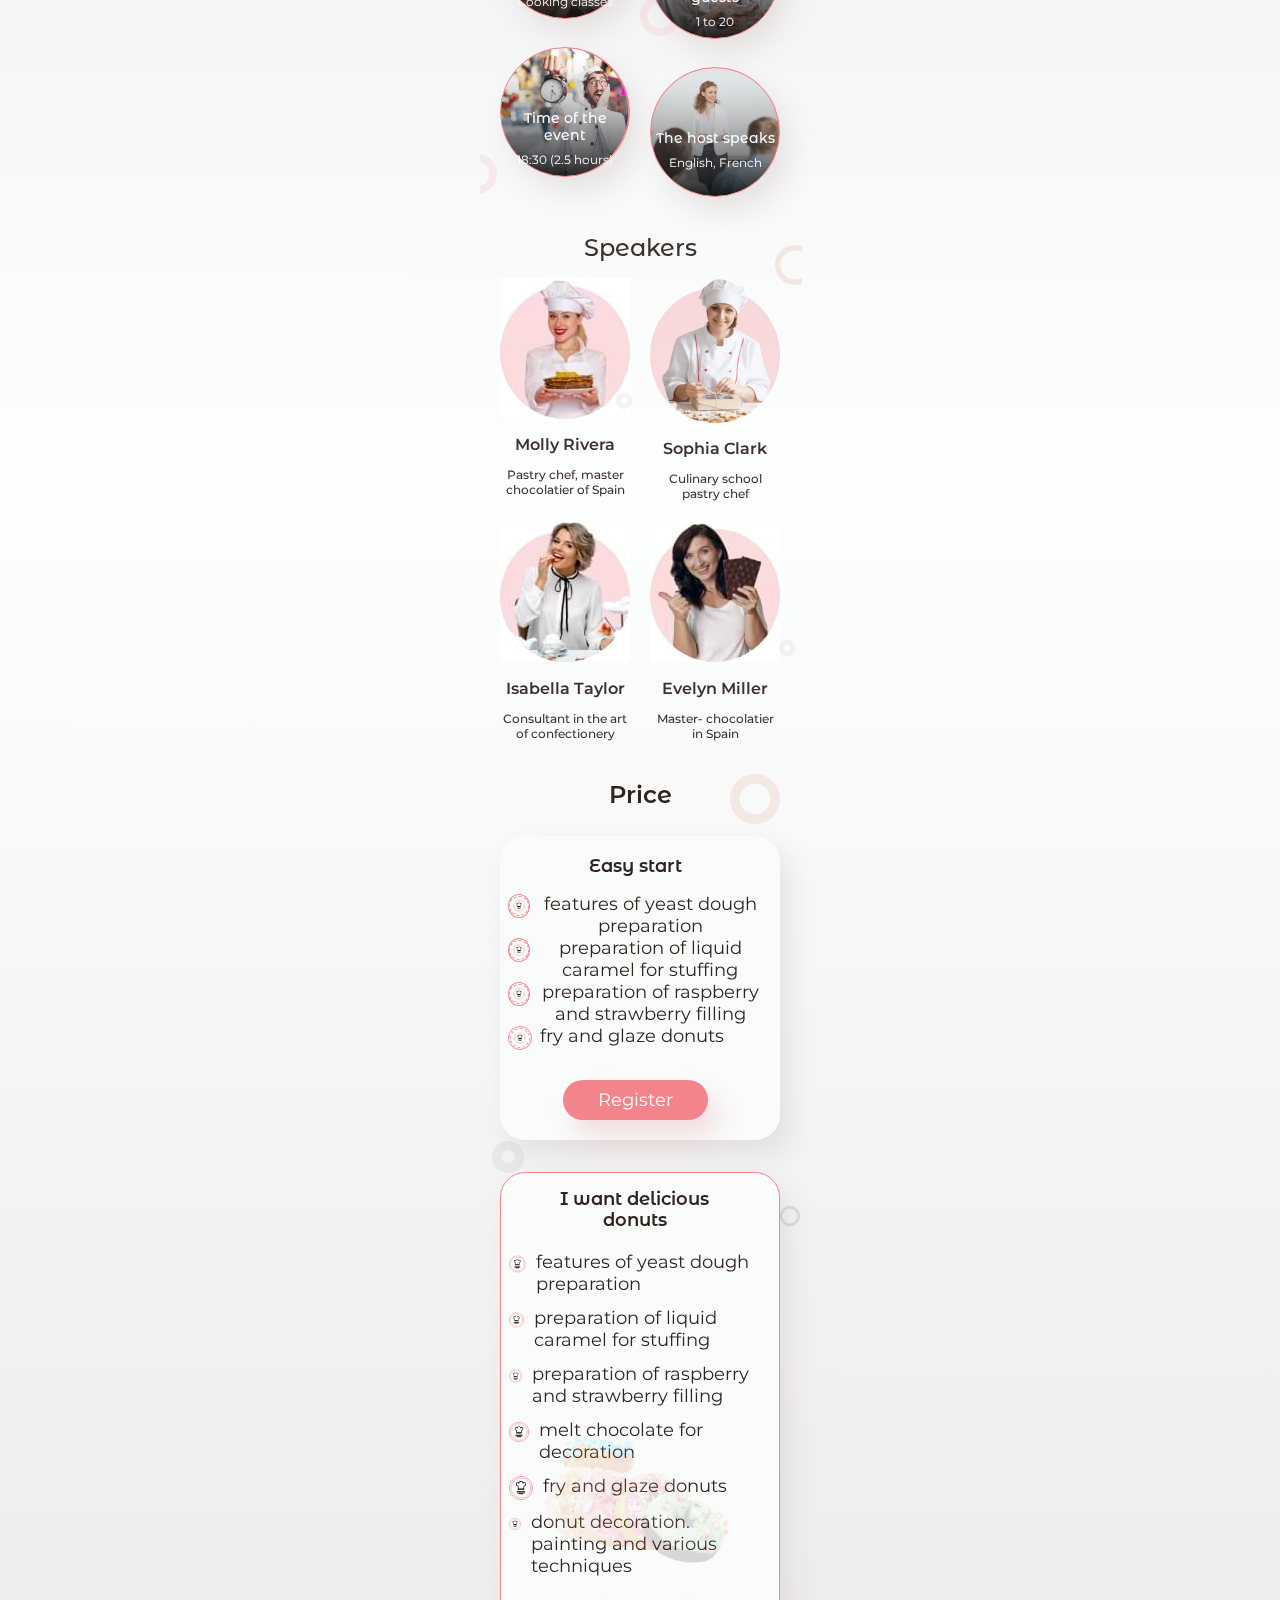
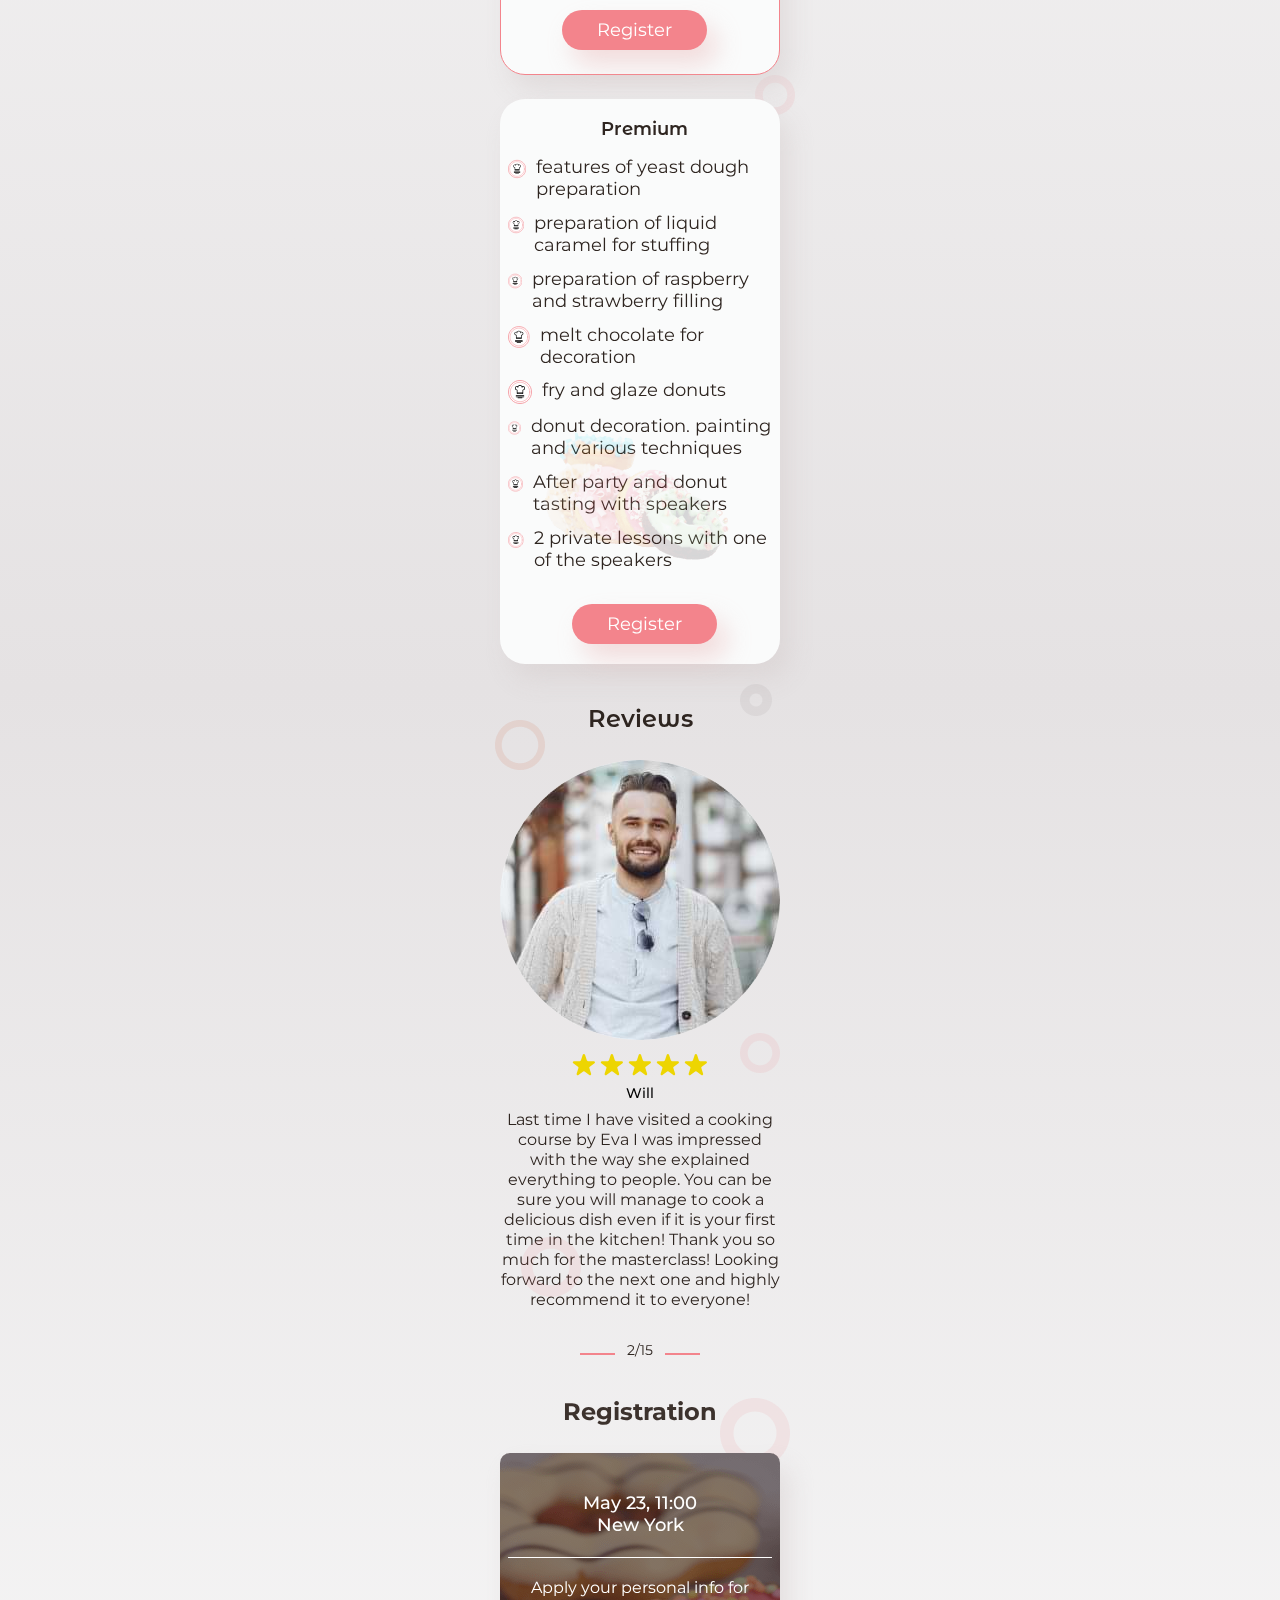
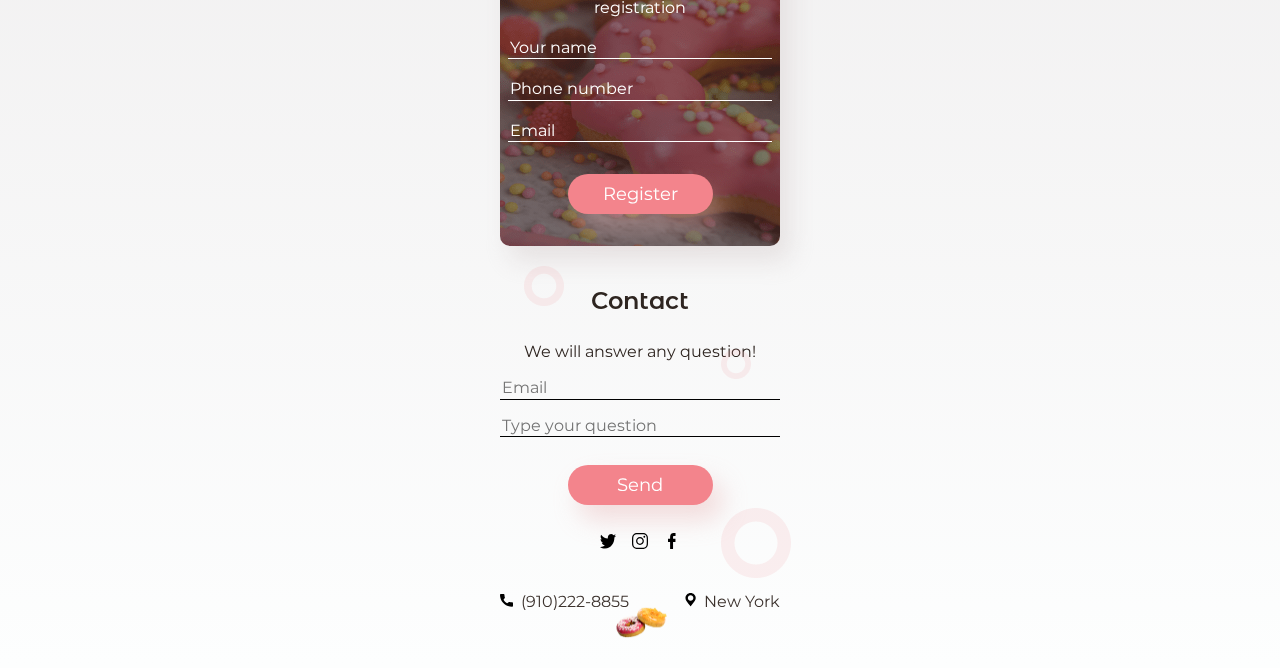
==== commit 7b75a78e: "mark10" ====
--- a/index.html
+++ b/index.html
@@ -100,45 +100,59 @@
                 <div>
                 <ul class="program__list">
                     <li class="program__set">
-                        <svg class="program__set-icon" width="24" height="24">
-                            <use href="./img/symbol-defs2.svg#icon-marker"></use>
-                        </svg>
+                        <div class="icon__border">
+                            <svg class="icon">
+                                <use href="./img/symbol-defs-3.svg#icon-icon"></use>
+                            </svg>
+                        </div>
                         <p>A stand up history of donuts</p>
                     </li>
                     <li class="program__set">
-                        <svg class="program__set-icon" width="24" height="24">
-                            <use href="./img/symbol-defs2.svg#icon-marker"></use>
-                        </svg>
+                        <div class="icon__border">
+                            <svg class="icon">
+                                <use href="./img/symbol-defs-3.svg#icon-icon"></use>
+                            </svg>
+                        </div>
                         <p>Make 3 donut flavors of your choice</p>
                     </li>
                     <li class="program__set">
-                        <svg class="program__set-icon" width="24" height="24">
-                            <use href="./img/symbol-defs2.svg#icon-marker"></use>
-                        </svg>
+                        <div class="icon__border">
+                            <svg class="icon">
+                                <use href="./img/symbol-defs-3.svg#icon-icon"></use>
+                            </svg>
+                        </div>
                         <p>Enjoy all-you-can-eat donuts</p>
                     </li>
                     <li class="program__set">
-                        <svg class="program__set-icon" width="24" height="24">
-                            <use href="./img/symbol-defs2.svg#icon-marker"></use>
-                        </svg>
+                        <div class="icon__border">
+                            <svg class="icon">
+                                <use href="./img/symbol-defs-3.svg#icon-icon"></use>
+                            </svg>
+                        </div>
                         <p>Cocktail pairings and coffee included</p>
                     </li>
                     <li class="program__set">
-                        <svg class="program__set-icon" width="24" height="24">
-                            <use href="./img/symbol-defs2.svg#icon-marker"></use>
-                        </svg>
+                        <div class="icon__border">
+                            <svg class="icon">
+                                <use href="./img/symbol-defs-3.svg#icon-icon"></use>
+                            </svg>
+                        </div>
                         <p>Photoshoot by professional photographer</p>
                     </li>
                     <li class="program__set">
-                        <svg class="program__set-icon" width="24" height="24">
-                            <use href="./img/symbol-defs2.svg#icon-marker"></use>
-                        </svg>
+                        <div class="icon__border">
+                            <svg class="icon">
+                                <use href="./img/symbol-defs-3.svg#icon-icon"></use>
+                            </svg>
+                        </div>
                         <p>Secret receipt of cooking from Eva</p>
                     </li>
                     <li class="program__set">
-                        <svg class="program__set-icon" width="24" height="24">
-                            <use href="./img/symbol-defs2.svg#icon-marker"></use>
-                        </svg>
+                            <div class="icon__border">
+                                <svg class="icon">
+                                    <use href="./img/symbol-defs-3.svg#icon-icon"></use>
+                                </svg>
+                            </div>
                         <p>All products are included in the price</p>
                     </li>
                 </ul>
@@ -214,27 +228,35 @@
                     <h3 class="price__list-title">Easy start</h3>
                     <ul class="price__list">
                         <li class="price__set">
-                            <svg class="price__icon" width="24" height="24">
-                                <use href="./img/symbol-defs2.svg#icon-marker"></use>
-                            </svg>
+                            <div class="icon__border">
+                                <svg class="icon">
+                                    <use href="./img/symbol-defs2.svg#icon-marker"></use>
+                                </svg>
+                            </div>
                             <p class="price__set-text">features of yeast dough preparation</p>
                         </li>
                         <li class="price__set">
-                            <svg class="price__icon" width="24" height="24">
-                                <use href="./img/symbol-defs2.svg#icon-marker"></use>
-                            </svg>
+                            <div class="icon__border">
+                                <svg class="icon">
+                                    <use href="./img/symbol-defs2.svg#icon-marker"></use>
+                                </svg>
+                            </div>
                             <p class="price__set-text">preparation of liquid caramel for stuffing</p>
                         </li>
                         <li class="price__set">
-                            <svg class="price__icon" width="24" height="24">
-                                <use href="./img/symbol-defs2.svg#icon-marker"></use>
-                            </svg>
+                            <div class="icon__border">
+                                <svg class="icon">
+                                    <use href="./img/symbol-defs2.svg#icon-marker"></use>
+                                </svg>
+                            </div>
                             <p class="price__set-text">preparation of raspberry and strawberry filling</p>
                         </li>
                         <li class="price__set">
-                            <svg class="price__icon" width="24" height="24">
-                                <use href="./img/symbol-defs2.svg#icon-marker"></use>
-                            </svg>
+                            <div class="icon__border">
+                                <svg class="icon">
+                                    <use href="./img/symbol-defs2.svg#icon-marker"></use>
+                                </svg>
+                            </div>
                             <p class="price__set-text">fry and glaze donuts</p>
                         </li>
                     </ul>
--- a/css/main.min.css
+++ b/css/main.min.css
@@ -1 +1 @@
-.visually-hidden{position:absolute;white-space:nowrap;width:1px;height:1px;overflow:hidden;border:0;padding:0;clip:rect(0 0 0 0);-webkit-clip-path:inset(50%);clip-path:inset(50%);margin:-1px}body{font-family:"Montserrat",sans-serif;font-style:normal;color:#3c322d;margin-top:5px;margin-bottom:5px;background-image:linear-gradient(180.11deg, #E5E2E3 10.73%, #FDFEFE 38.02%, #E5E2E3 71.11%, #FDFEFE 99.91%)}button{background-color:inherit;padding:0;margin:0;border:none}.button{font-family:"Montserrat";font-style:normal;font-weight:400;font-size:18px;line-height:22px;color:#fff;background:#f3848c;-webkit-box-shadow:10px 15px 25px rgba(232,183,183,.45);box-shadow:10px 15px 25px rgba(232,183,183,.45);border-radius:25px;width:145px;height:40px}a{text-decoration:none;color:inherit}h1,h2,h3,h4,h5,h6{margin:0}p{margin:0}ul{margin:0;padding:0}li{margin:0;text-decoration:none;list-style:none}svg{padding:0}.container{margin:0 auto;width:320px;padding-left:20px;padding-right:20px}.header__wrapper{display:-webkit-box;display:-ms-flexbox;display:flex;padding-top:16px;padding-bottom:10px;-webkit-box-pack:justify;-ms-flex-pack:justify;justify-content:space-between}.hero__and-header{background-image:url(../img/hero/hero-bg-1.png);background-repeat:no-repeat;mix-blend-mode:darken;width:320px;margin-top:-78px;margin-left:auto;margin-right:auto}.hero__wrapper{padding-top:84px;padding-bottom:8px;text-align:center}.hero__title{font-family:"Montserrat Alternates";font-weight:600;font-size:28px;line-height:1.21;letter-spacing:-0.03em}.hero__post-title{margin-top:18px;font-family:"Montserrat Alternates";font-weight:500;font-size:16px;line-height:1.25}.hero__button{margin-top:28px}.hero__list{display:-webkit-box;display:-ms-flexbox;display:flex;-webkit-box-pack:center;-ms-flex-pack:center;justify-content:center;gap:16px;margin-top:28px}.about__wrapper{padding-top:20px;padding-bottom:14px}.about__thumb{mix-blend-mode:darken}.about__envelop{position:relative}.about__decor{position:absolute;top:10px;right:-5px;width:308px;height:284px;background-image:url(../img/about/about-decor-1.png);background-repeat:no-repeat}.about__title{margin-top:28px;text-align:center;font-family:"Montserrat Alternates";font-weight:500;font-size:24px;line-height:1.21}.about__text-1{margin-top:8px;font-weight:400;font-size:16px;line-height:1.25}.about__text-2{margin-top:8px;margin-bottom:16px;font-weight:400;font-size:16px;line-height:1.25}.about__link{font-weight:500;font-size:16px;line-height:1.25;color:#3c322d}.program__wrapper{padding-top:14px;padding-bottom:18px;background-image:url(../img/program/program-bg-1.png);background-repeat:no-repeat}.program__title{font-family:"Montserrat Alternates";font-weight:500;font-size:24px;line-height:1.21;text-align:center}.program__text{margin-top:8px;font-weight:400;font-size:16px;line-height:1.25}.program__list{font-weight:400;font-size:16px;line-height:1.25}.program__set{display:-webkit-box;display:-ms-flexbox;display:flex;margin-top:8px}.program__set-icon{margin-right:8px;width:24px;height:24px}.program__set-icon use{width:100%;padding:0;outline:solid red}.program__link{margin-top:16px;font-weight:500;font-size:16px;line-height:1.25}.program__foto-wrapper{display:-webkit-box;display:-ms-flexbox;display:flex;gap:20px}.program__foto-list{margin-top:24px;outline:solid none}.program__foto-list-1{margin-top:24px;margin-bottom:20px}.program__foto-list-2{margin-top:44px}.program__foto-set{border:1px solid #f3848c;border-radius:50%;width:130px;height:130px;background-position:center;background:linear-gradient(0.1deg, #000000 -10.83%, rgba(156, 156, 156, 0) 88.01%)}.program__foto-set:first-child{margin-bottom:28px}.program__foto-set-img1{background-image:url(../img/program/program-foto-1-1.png);background-position:top -11px left -16px;background-repeat:no-repeat;-webkit-box-shadow:10px 15px 25px rgba(210,201,201,.45);box-shadow:10px 15px 25px rgba(210,201,201,.45)}.program__foto-set-img2{background-image:url(../img/program/program-foto-3-1.png);background-position:top -11px left -16px;background-repeat:no-repeat;-webkit-box-shadow:10px 15px 25px rgba(210,201,201,.45);box-shadow:10px 15px 25px rgba(210,201,201,.45)}.program__foto-set-img3{background-image:url(../img/program/program-foto-2-1.png);background-position:top -11px left -16px;background-repeat:no-repeat;-webkit-box-shadow:10px 15px 25px rgba(210,201,201,.45);box-shadow:10px 15px 25px rgba(210,201,201,.45)}.program__foto-set-img4{background-image:url(../img/program/program-foto-4-1.png);background-position:top -11px left -16px;background-repeat:no-repeat;-webkit-box-shadow:10px 15px 25px rgba(210,201,201,.45);box-shadow:10px 15px 25px rgba(210,201,201,.45)}.program__foto-envelop{outline:solid orange;margin-top:62px;margin-bottom:28px;text-align:center}.program__foto-img{padding-top:62px;display:inline-block;text-align:center}.program__foto-name{font-family:"Montserrat Alternates";font-weight:500;font-size:14px;line-height:1.21;color:#fff}.program__foto-text{margin-top:8px;font-weight:400;font-size:12px;line-height:1.25;color:#fff}.speakers__wrapper{padding-top:18px;padding-bottom:18px;text-align:center;position:relative}.speakers__decor{position:absolute;top:30px;right:-15px;width:199px;height:411px;background-image:url(../img/speakers/Decor.png);background-repeat:no-repeat}.speakers__title{font-family:"Montserrat Alternates";font-weight:500;font-size:24px;line-height:1.21}.speakers__list{display:-webkit-box;display:-ms-flexbox;display:flex;-ms-flex-wrap:wrap;flex-wrap:wrap;gap:20px;margin-top:16px}.speakers__set{width:calc((100% - 20px)/2);margin-top:0}.speakers__name{margin-top:12px;font-weight:600;font-size:16px;line-height:1.25}.speakers__paragraph{margin-top:12px;font-weight:500;font-size:12px;line-height:1.25}.price__wrapper{position:relative;padding-top:21px;padding-bottom:16px;text-align:center;color:#2e2520}.price__decor-1{position:absolute;top:15px;right:20px;width:50px;height:50px;background-image:url(/img/price/decor-1.png)}.price__title{font-family:"Montserrat Alternates";font-weight:600;font-size:24px;line-height:1.21}.price__list-wrapper{margin-top:27px;padding:20px 18px 20px 8px;background:#fafbfb;-webkit-box-shadow:10px 15px 25px rgba(210,201,201,.45);box-shadow:10px 15px 25px rgba(210,201,201,.45);border-radius:25px}.price__list-title{font-family:"Montserrat Alternates";font-weight:600;font-size:18px;line-height:1.22}.price__list{margin-top:16px}.price__set{display:-webkit-box;display:-ms-flexbox;display:flex}.price__icon{margin-right:10px}.price__set-text{font-weight:400;font-size:18px;line-height:1.22}.price__button{margin-top:30px}.price__decor-2{position:absolute;left:12px;bottom:-17px;width:32px;height:32px;background-image:url(../img/price/decor-2.png)}.donuts__wrapper{position:relative;padding-top:16px;padding-bottom:12px;color:#2e2520}.donuts__decor-3{position:absolute;right:0;top:50px;width:20px;height:20px;background-image:url(../img/price/decor-3.png)}.donuts__list-wrapper{padding:16px 19px 24px 8px;background:#fafbfb;border:1px solid #f3848c;-webkit-box-shadow:10px 15px 25px rgba(210,201,201,.45);box-shadow:10px 15px 25px rgba(210,201,201,.45);border-radius:25px;text-align:center}.donuts__title{font-family:"Montserrat Alternates";font-weight:600;font-size:18px;line-height:1.22}.donuts__list{margin-top:20px;text-align:left;font-weight:400;font-size:18px;line-height:1.22}.donuts__set{display:-webkit-box;display:-ms-flexbox;display:flex;margin-top:12px}.donuts__set:first-child{margin-top:0}.donuts__icon{margin-right:10px}.donuts__button{margin-top:32px}.donuts__decor-donuts{position:absolute;right:61px;bottom:116px;width:200px;height:145px;background-image:url(../img/price/decor-donuts-1.png)}.donuts__decor-4{position:absolute;z-index:-1;right:5px;bottom:-28px;width:40px;height:40px;background-image:url(../img/price/decor-4.png)}.premium__wrapper{position:relative;padding-top:12px;padding-bottom:20px}.premium__list-wrapper{padding-top:20px;padding-bottom:20px;padding-left:8px;text-align:center;color:#2e2520;background:#fafbfb;-webkit-box-shadow:10px 15px 25px rgba(210,201,201,.45);box-shadow:10px 15px 25px rgba(210,201,201,.45);border-radius:25px}.premium__title{font-family:"Montserrat Alternates";font-weight:600;font-size:18px;line-height:1.22}.premium__list{margin-top:16px;text-align:left;font-weight:400;font-size:18px;line-height:1.22}.premium__set{display:-webkit-box;display:-ms-flexbox;display:flex;margin-top:12px}.premium__set:first-child{margin-top:0}.premium__icon{margin-right:10px}.premium__button{margin-top:32px}.premium__decor-donuts{position:absolute;right:61px;bottom:116px;width:200px;height:145px;background-image:url(../img/price/decor-donuts-1.png)}.reviews__wrapper{position:relative;padding-top:20px;padding-bottom:20px;text-align:center;color:#2e2520}.reviews__decor{position:absolute;top:0;right:20px;width:285px;height:613px;background-image:url(../img/reviews/Decor.png)}.reviews__title{font-family:"Montserrat Alternates";font-weight:600;font-size:24px;line-height:1.21}.reviews__image{margin-top:27px;border-radius:50%}.reviews__stars{display:-webkit-box;display:-ms-flexbox;display:flex;-webkit-box-pack:center;-ms-flex-pack:center;justify-content:center;gap:4px;margin-top:8px}.reviews__name{margin-top:8px;font-family:"Montserrat";font-weight:500;font-size:14px;line-height:1.21;color:#000}.reviews__text{margin-top:8px;font-weight:400;font-size:16px;line-height:1.25}.reviews__number{margin-top:32px;font-weight:400;font-size:14px;line-height:1.21}.reviews__number::before{content:"";display:inline-block;width:35px;height:0;border:1px solid #f3848c;background-color:#f3848c;margin-right:12px}.reviews__number::after{content:"";display:inline-block;width:35px;height:0;border:1px solid #f3848c;background-color:#f3848c;margin-left:12px}.registration__wrapper{position:relative;padding-top:20px;padding-bottom:20px;text-align:center}.registration__decor{position:absolute;z-index:-1;right:10px;top:20px;width:70px;height:70px;background-image:url(../img/registration/Decor.png)}.registration-form{margin-top:20px;font-weight:400;font-size:16px;line-height:1.25}.registration-form__wrapper{margin-top:27px;padding:40px 8px 32px 8px;text-align:center;background-image:-webkit-gradient(linear, left bottom, left top, from(rgba(61, 44, 44, 0.6))),url(../img/registration/donuts-1.png);background-image:linear-gradient(to top, rgba(61, 44, 44, 0.6)),url(../img/registration/donuts-1.png);background-color:#3d2c2c;-webkit-box-shadow:10px 15px 25px rgba(210,201,201,.45);box-shadow:10px 15px 25px rgba(210,201,201,.45);border-radius:10px;color:#fff}.registration-form__title{font-weight:500;font-size:18px;line-height:1.22}.registration-form__title::after{content:"";display:block;width:264px;height:1px;background-color:#fff;margin-top:20px}.registration-form__input{background-color:inherit;margin-top:20px;width:264px;border-top:none;border-left:none;border-right:none;border-bottom:1px solid #fff}.registration-form__input::-webkit-input-placeholder{color:#fff}.registration-form__input::-moz-placeholder{color:#fff}.registration-form__input:-ms-input-placeholder{color:#fff}.registration-form__input::-ms-input-placeholder{color:#fff}.registration-form__input::placeholder{color:#fff}.registration-form__button{margin-top:32px}.contact__wrapper{position:relative;padding-top:20px;padding-bottom:20px;color:#2e2520;text-align:center}.contact__decor{position:absolute;right:9px;top:0;width:267px;height:312px;background-image:url(../img/contact/Decor.png)}.contact__title{font-family:"Montserrat Alternates";font-weight:600;font-size:24px;line-height:1.21}.contact__social{display:-webkit-box;display:-ms-flexbox;display:flex;-webkit-box-pack:center;-ms-flex-pack:center;justify-content:center;gap:16px;margin-top:28px}.contact-form{font-weight:400;font-size:16px;line-height:1.25}.contact-form__legend{margin-top:27px}.contact-form__input{margin-top:20px;color:rgba(0,0,0,.5);width:100%;background-color:inherit;border-top:none;border-left:none;border-right:none;border-bottom:1px solid #000}.contact-form__input:first-child{margin-top:16px}.contact-form__button{margin-top:28px}.footer{padding-top:20px;padding-bottom:17px;text-align:center}.footer__wrapper{display:-webkit-box;display:-ms-flexbox;display:flex;-webkit-box-pack:justify;-ms-flex-pack:justify;justify-content:space-between}.footer__icon{margin-right:4px}.footer__image{margin-top:-10px}/*# sourceMappingURL=main.min.css.map */+.visually-hidden{position:absolute;white-space:nowrap;width:1px;height:1px;overflow:hidden;border:0;padding:0;clip:rect(0 0 0 0);-webkit-clip-path:inset(50%);clip-path:inset(50%);margin:-1px}body{font-family:"Montserrat",sans-serif;font-style:normal;color:#3c322d;margin-top:5px;margin-bottom:5px;background-image:linear-gradient(180.11deg, #E5E2E3 10.73%, #FDFEFE 38.02%, #E5E2E3 71.11%, #FDFEFE 99.91%)}button{background-color:inherit;padding:0;margin:0;border:none}.button{font-family:"Montserrat";font-style:normal;font-weight:400;font-size:18px;line-height:22px;color:#fff;background:#f3848c;-webkit-box-shadow:10px 15px 25px rgba(232,183,183,.45);box-shadow:10px 15px 25px rgba(232,183,183,.45);border-radius:25px;width:145px;height:40px}a{text-decoration:none;color:inherit}h1,h2,h3,h4,h5,h6{margin:0}p{margin:0}ul{margin:0;padding:0}li{margin:0;text-decoration:none;list-style:none}svg{padding:0}.container{margin:0 auto;width:320px;padding-left:20px;padding-right:20px}.icon__border{display:-webkit-box;display:-ms-flexbox;display:flex;margin-right:8px;width:24px;height:24px;border-radius:50%;border:1px solid #f3848c;background-color:#fff;-webkit-box-pack:center;-ms-flex-pack:center;justify-content:center;-webkit-box-align:center;-ms-flex-align:center;align-items:center}.icon{display:-webkit-inline-box;display:-ms-inline-flexbox;display:inline-flex;border-radius:50%;border:.5px dashed #f3848c;width:20px;height:20px;-webkit-box-pack:center;-ms-flex-pack:center;justify-content:center;-webkit-box-align:center;-ms-flex-align:center;align-items:center;padding:3px}.header__wrapper{display:-webkit-box;display:-ms-flexbox;display:flex;padding-top:16px;padding-bottom:10px;-webkit-box-pack:justify;-ms-flex-pack:justify;justify-content:space-between}.hero__and-header{background-image:url(../img/hero/hero-bg-1.png);background-repeat:no-repeat;mix-blend-mode:darken;width:320px;margin-top:-78px;margin-left:auto;margin-right:auto}.hero__wrapper{padding-top:84px;padding-bottom:8px;text-align:center}.hero__title{font-family:"Montserrat Alternates";font-weight:600;font-size:28px;line-height:1.21;letter-spacing:-0.03em}.hero__post-title{margin-top:18px;font-family:"Montserrat Alternates";font-weight:500;font-size:16px;line-height:1.25}.hero__button{margin-top:28px}.hero__list{display:-webkit-box;display:-ms-flexbox;display:flex;-webkit-box-pack:center;-ms-flex-pack:center;justify-content:center;gap:16px;margin-top:28px}.about__wrapper{padding-top:20px;padding-bottom:14px}.about__thumb{mix-blend-mode:darken}.about__envelop{position:relative}.about__decor{position:absolute;top:10px;right:-5px;width:308px;height:284px;background-image:url(../img/about/about-decor-1.png);background-repeat:no-repeat}.about__title{margin-top:28px;text-align:center;font-family:"Montserrat Alternates";font-weight:500;font-size:24px;line-height:1.21}.about__text-1{margin-top:8px;font-weight:400;font-size:16px;line-height:1.25}.about__text-2{margin-top:8px;margin-bottom:16px;font-weight:400;font-size:16px;line-height:1.25}.about__link{font-weight:500;font-size:16px;line-height:1.25;color:#3c322d}.program__wrapper{padding-top:14px;padding-bottom:18px;background-image:url(../img/program/program-bg-1.png);background-repeat:no-repeat}.program__title{font-family:"Montserrat Alternates";font-weight:500;font-size:24px;line-height:1.21;text-align:center}.program__text{margin-top:8px;font-weight:400;font-size:16px;line-height:1.25}.program__list{font-weight:400;font-size:16px;line-height:1.25;margin-bottom:16px}.program__set{display:-webkit-box;display:-ms-flexbox;display:flex;margin-top:8px}.program__link{margin-top:16px;font-weight:500;font-size:16px;line-height:1.25}.program__foto-wrapper{display:-webkit-box;display:-ms-flexbox;display:flex;gap:20px}.program__foto-list{margin-top:24px;outline:solid none}.program__foto-list-1{margin-top:24px;margin-bottom:20px}.program__foto-list-2{margin-top:44px}.program__foto-set{border:1px solid #f3848c;border-radius:50%;width:130px;height:130px;background-position:center;background:linear-gradient(0.1deg, #000000 -10.83%, rgba(156, 156, 156, 0) 88.01%)}.program__foto-set:first-child{margin-bottom:28px}.program__foto-set-img1{background-image:url(../img/program/program-foto-1-1.png);background-position:top -11px left -16px;background-repeat:no-repeat;-webkit-box-shadow:10px 15px 25px rgba(210,201,201,.45);box-shadow:10px 15px 25px rgba(210,201,201,.45)}.program__foto-set-img2{background-image:url(../img/program/program-foto-3-1.png);background-position:top -11px left -16px;background-repeat:no-repeat;-webkit-box-shadow:10px 15px 25px rgba(210,201,201,.45);box-shadow:10px 15px 25px rgba(210,201,201,.45)}.program__foto-set-img3{background-image:url(../img/program/program-foto-2-1.png);background-position:top -11px left -16px;background-repeat:no-repeat;-webkit-box-shadow:10px 15px 25px rgba(210,201,201,.45);box-shadow:10px 15px 25px rgba(210,201,201,.45)}.program__foto-set-img4{background-image:url(../img/program/program-foto-4-1.png);background-position:top -11px left -16px;background-repeat:no-repeat;-webkit-box-shadow:10px 15px 25px rgba(210,201,201,.45);box-shadow:10px 15px 25px rgba(210,201,201,.45)}.program__foto-envelop{outline:solid orange;margin-top:62px;margin-bottom:28px;text-align:center}.program__foto-img{padding-top:62px;display:inline-block;text-align:center}.program__foto-name{font-family:"Montserrat Alternates";font-weight:500;font-size:14px;line-height:1.21;color:#fff}.program__foto-text{margin-top:8px;font-weight:400;font-size:12px;line-height:1.25;color:#fff}.speakers__wrapper{padding-top:18px;padding-bottom:18px;text-align:center;position:relative}.speakers__decor{position:absolute;top:30px;right:-15px;width:199px;height:411px;background-image:url(../img/speakers/Decor.png);background-repeat:no-repeat}.speakers__title{font-family:"Montserrat Alternates";font-weight:500;font-size:24px;line-height:1.21}.speakers__list{display:-webkit-box;display:-ms-flexbox;display:flex;-ms-flex-wrap:wrap;flex-wrap:wrap;gap:20px;margin-top:16px}.speakers__set{width:calc((100% - 20px)/2);margin-top:0}.speakers__name{margin-top:12px;font-weight:600;font-size:16px;line-height:1.25}.speakers__paragraph{margin-top:12px;font-weight:500;font-size:12px;line-height:1.25}.price__wrapper{position:relative;padding-top:21px;padding-bottom:16px;text-align:center;color:#2e2520}.price__decor-1{position:absolute;top:15px;right:20px;width:50px;height:50px;background-image:url(/img/price/decor-1.png)}.price__title{font-family:"Montserrat Alternates";font-weight:600;font-size:24px;line-height:1.21}.price__list-wrapper{margin-top:27px;padding:20px 18px 20px 8px;background:#fafbfb;-webkit-box-shadow:10px 15px 25px rgba(210,201,201,.45);box-shadow:10px 15px 25px rgba(210,201,201,.45);border-radius:25px}.price__list-title{font-family:"Montserrat Alternates";font-weight:600;font-size:18px;line-height:1.22}.price__list{margin-top:16px}.price__set{display:-webkit-box;display:-ms-flexbox;display:flex}.price__set-text{font-weight:400;font-size:18px;line-height:1.22}.price__button{margin-top:30px}.price__decor-2{position:absolute;left:12px;bottom:-17px;width:32px;height:32px;background-image:url(../img/price/decor-2.png)}.donuts__wrapper{position:relative;padding-top:16px;padding-bottom:12px;color:#2e2520}.donuts__decor-3{position:absolute;right:0;top:50px;width:20px;height:20px;background-image:url(../img/price/decor-3.png)}.donuts__list-wrapper{padding:16px 19px 24px 8px;background:#fafbfb;border:1px solid #f3848c;-webkit-box-shadow:10px 15px 25px rgba(210,201,201,.45);box-shadow:10px 15px 25px rgba(210,201,201,.45);border-radius:25px;text-align:center}.donuts__title{font-family:"Montserrat Alternates";font-weight:600;font-size:18px;line-height:1.22}.donuts__list{margin-top:20px;text-align:left;font-weight:400;font-size:18px;line-height:1.22}.donuts__set{display:-webkit-box;display:-ms-flexbox;display:flex;margin-top:12px}.donuts__set:first-child{margin-top:0}.donuts__icon{margin-right:10px}.donuts__button{margin-top:32px}.donuts__decor-donuts{position:absolute;right:61px;bottom:116px;width:200px;height:145px;background-image:url(../img/price/decor-donuts-1.png)}.donuts__decor-4{position:absolute;z-index:-1;right:5px;bottom:-28px;width:40px;height:40px;background-image:url(../img/price/decor-4.png)}.premium__wrapper{position:relative;padding-top:12px;padding-bottom:20px}.premium__list-wrapper{padding-top:20px;padding-bottom:20px;padding-left:8px;text-align:center;color:#2e2520;background:#fafbfb;-webkit-box-shadow:10px 15px 25px rgba(210,201,201,.45);box-shadow:10px 15px 25px rgba(210,201,201,.45);border-radius:25px}.premium__title{font-family:"Montserrat Alternates";font-weight:600;font-size:18px;line-height:1.22}.premium__list{margin-top:16px;text-align:left;font-weight:400;font-size:18px;line-height:1.22}.premium__set{display:-webkit-box;display:-ms-flexbox;display:flex;margin-top:12px}.premium__set:first-child{margin-top:0}.premium__icon{margin-right:10px}.premium__button{margin-top:32px}.premium__decor-donuts{position:absolute;right:61px;bottom:116px;width:200px;height:145px;background-image:url(../img/price/decor-donuts-1.png)}.reviews__wrapper{position:relative;padding-top:20px;padding-bottom:20px;text-align:center;color:#2e2520}.reviews__decor{position:absolute;top:0;right:20px;width:285px;height:613px;background-image:url(../img/reviews/Decor.png)}.reviews__title{font-family:"Montserrat Alternates";font-weight:600;font-size:24px;line-height:1.21}.reviews__image{margin-top:27px;border-radius:50%}.reviews__stars{display:-webkit-box;display:-ms-flexbox;display:flex;-webkit-box-pack:center;-ms-flex-pack:center;justify-content:center;gap:4px;margin-top:8px}.reviews__name{margin-top:8px;font-family:"Montserrat";font-weight:500;font-size:14px;line-height:1.21;color:#000}.reviews__text{margin-top:8px;font-weight:400;font-size:16px;line-height:1.25}.reviews__number{margin-top:32px;font-weight:400;font-size:14px;line-height:1.21}.reviews__number::before{content:"";display:inline-block;width:35px;height:0;border:1px solid #f3848c;background-color:#f3848c;margin-right:12px}.reviews__number::after{content:"";display:inline-block;width:35px;height:0;border:1px solid #f3848c;background-color:#f3848c;margin-left:12px}.registration__wrapper{position:relative;padding-top:20px;padding-bottom:20px;text-align:center}.registration__decor{position:absolute;z-index:-1;right:10px;top:20px;width:70px;height:70px;background-image:url(../img/registration/Decor.png)}.registration-form{margin-top:20px;font-weight:400;font-size:16px;line-height:1.25}.registration-form__wrapper{margin-top:27px;padding:40px 8px 32px 8px;text-align:center;background-image:-webkit-gradient(linear, left bottom, left top, from(rgba(61, 44, 44, 0.6))),url(../img/registration/donuts-1.png);background-image:linear-gradient(to top, rgba(61, 44, 44, 0.6)),url(../img/registration/donuts-1.png);background-color:#3d2c2c;-webkit-box-shadow:10px 15px 25px rgba(210,201,201,.45);box-shadow:10px 15px 25px rgba(210,201,201,.45);border-radius:10px;color:#fff}.registration-form__title{font-weight:500;font-size:18px;line-height:1.22}.registration-form__title::after{content:"";display:block;width:264px;height:1px;background-color:#fff;margin-top:20px}.registration-form__input{background-color:inherit;margin-top:20px;width:264px;border-top:none;border-left:none;border-right:none;border-bottom:1px solid #fff}.registration-form__input::-webkit-input-placeholder{color:#fff}.registration-form__input::-moz-placeholder{color:#fff}.registration-form__input:-ms-input-placeholder{color:#fff}.registration-form__input::-ms-input-placeholder{color:#fff}.registration-form__input::placeholder{color:#fff}.registration-form__button{margin-top:32px}.contact__wrapper{position:relative;padding-top:20px;padding-bottom:20px;color:#2e2520;text-align:center}.contact__decor{position:absolute;right:9px;top:0;width:267px;height:312px;background-image:url(../img/contact/Decor.png)}.contact__title{font-family:"Montserrat Alternates";font-weight:600;font-size:24px;line-height:1.21}.contact__social{display:-webkit-box;display:-ms-flexbox;display:flex;-webkit-box-pack:center;-ms-flex-pack:center;justify-content:center;gap:16px;margin-top:28px}.contact-form{font-weight:400;font-size:16px;line-height:1.25}.contact-form__legend{margin-top:27px}.contact-form__input{margin-top:20px;color:rgba(0,0,0,.5);width:100%;background-color:inherit;border-top:none;border-left:none;border-right:none;border-bottom:1px solid #000}.contact-form__input:first-child{margin-top:16px}.contact-form__button{margin-top:28px}.footer{padding-top:20px;padding-bottom:17px;text-align:center}.footer__wrapper{display:-webkit-box;display:-ms-flexbox;display:flex;-webkit-box-pack:justify;-ms-flex-pack:justify;justify-content:space-between}.footer__icon{margin-right:4px}.footer__image{margin-top:-10px}/*# sourceMappingURL=main.min.css.map */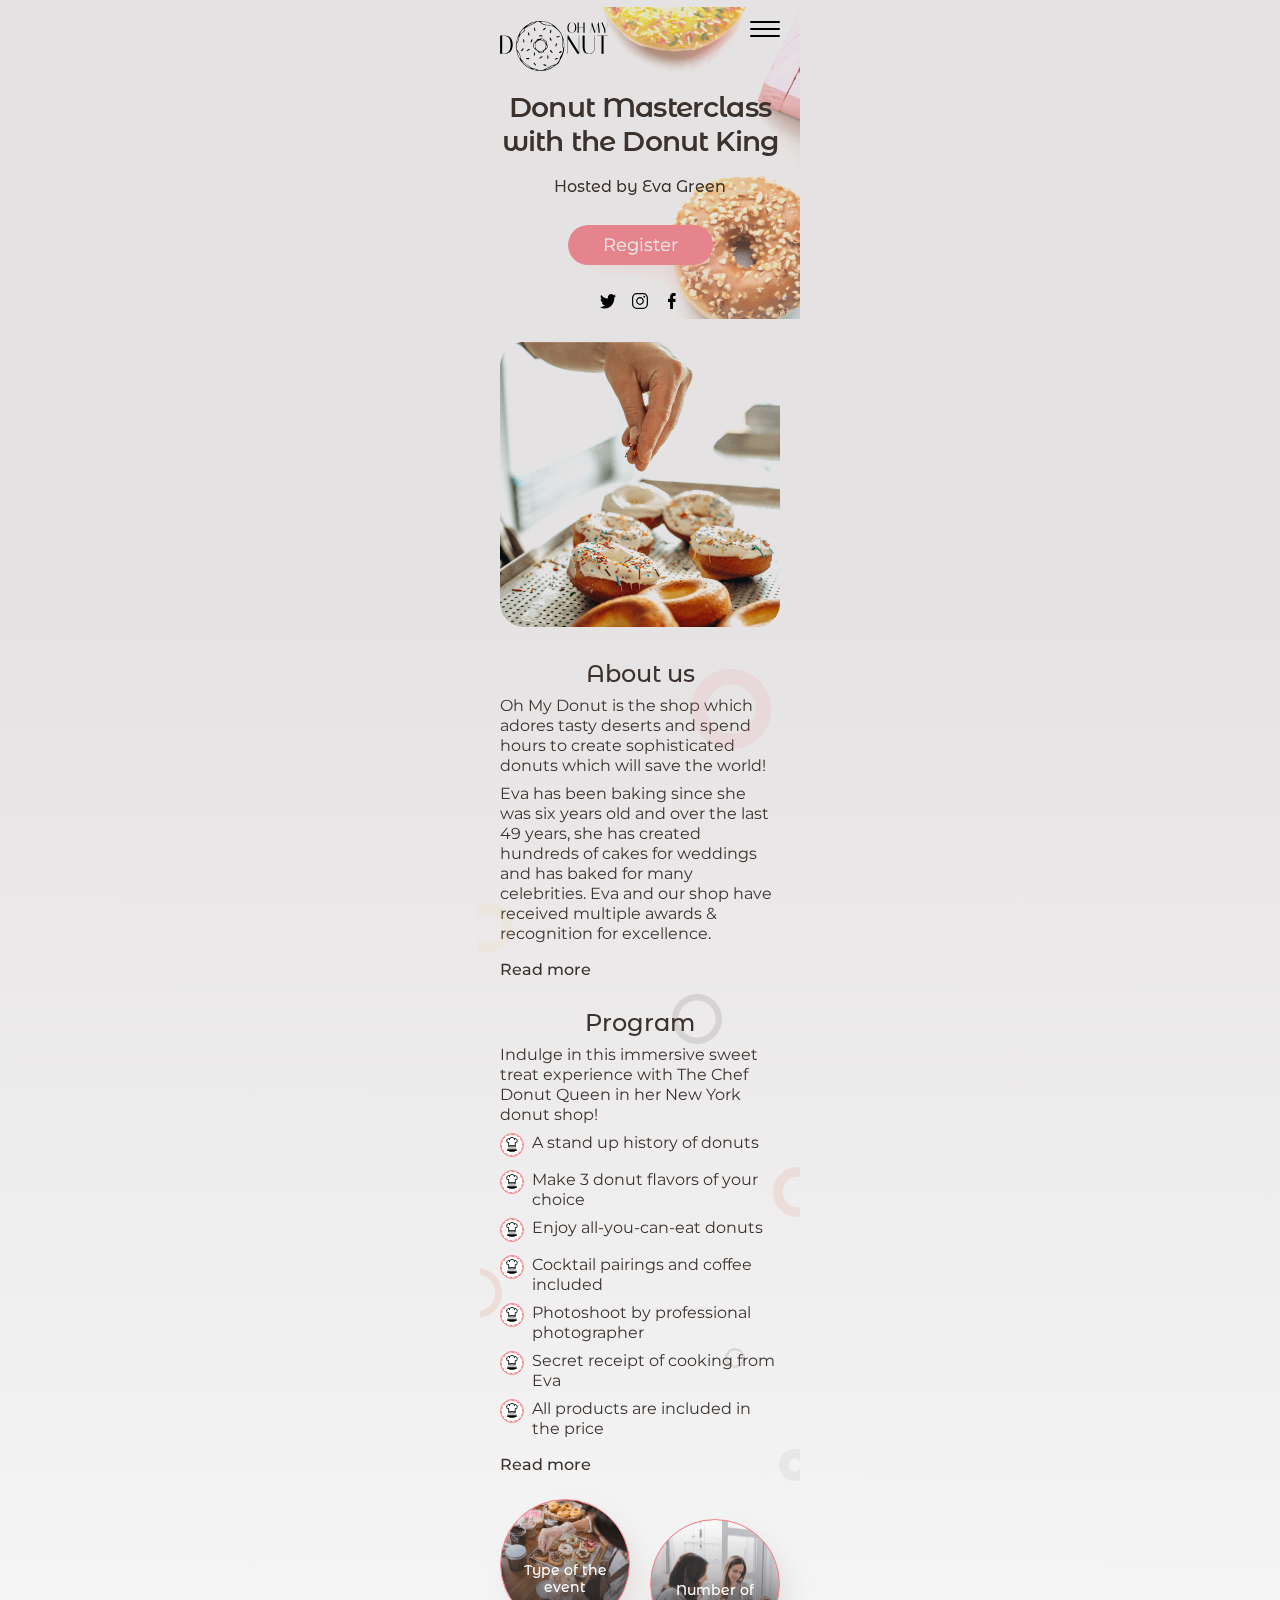
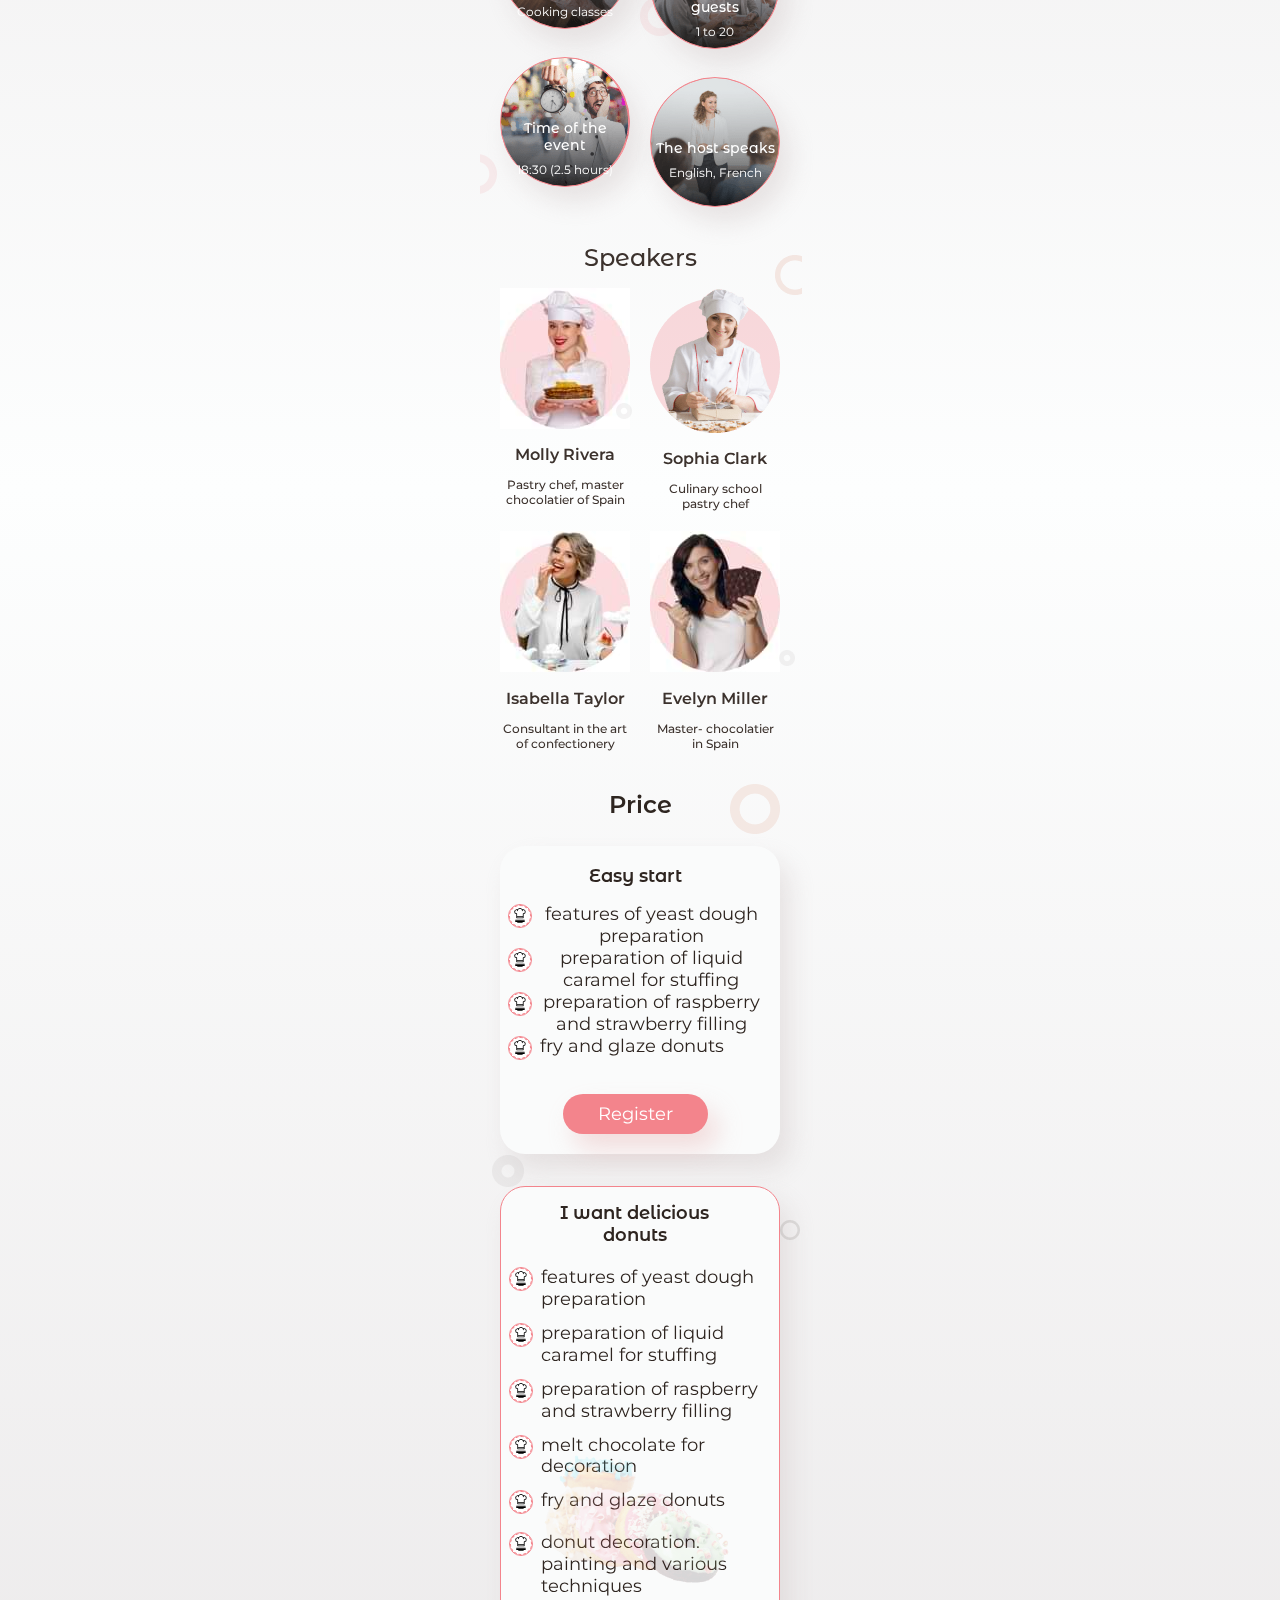
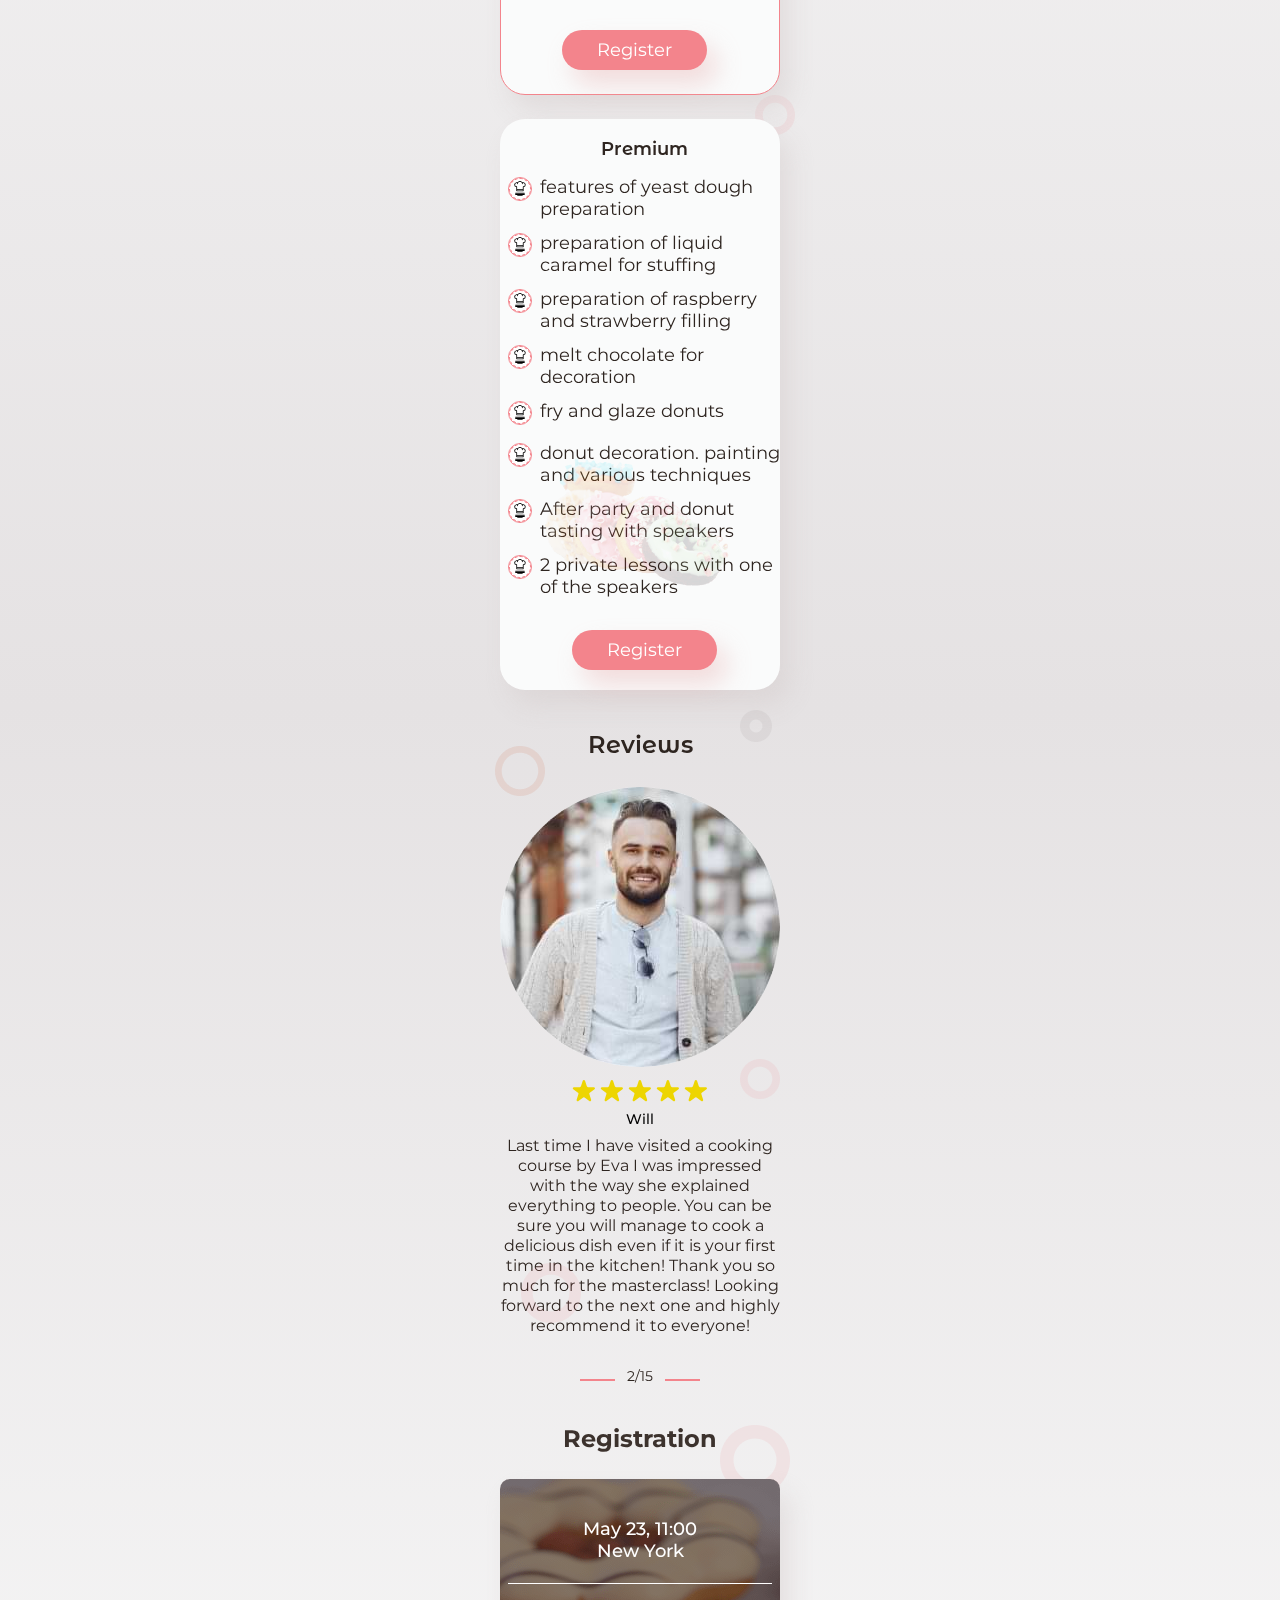
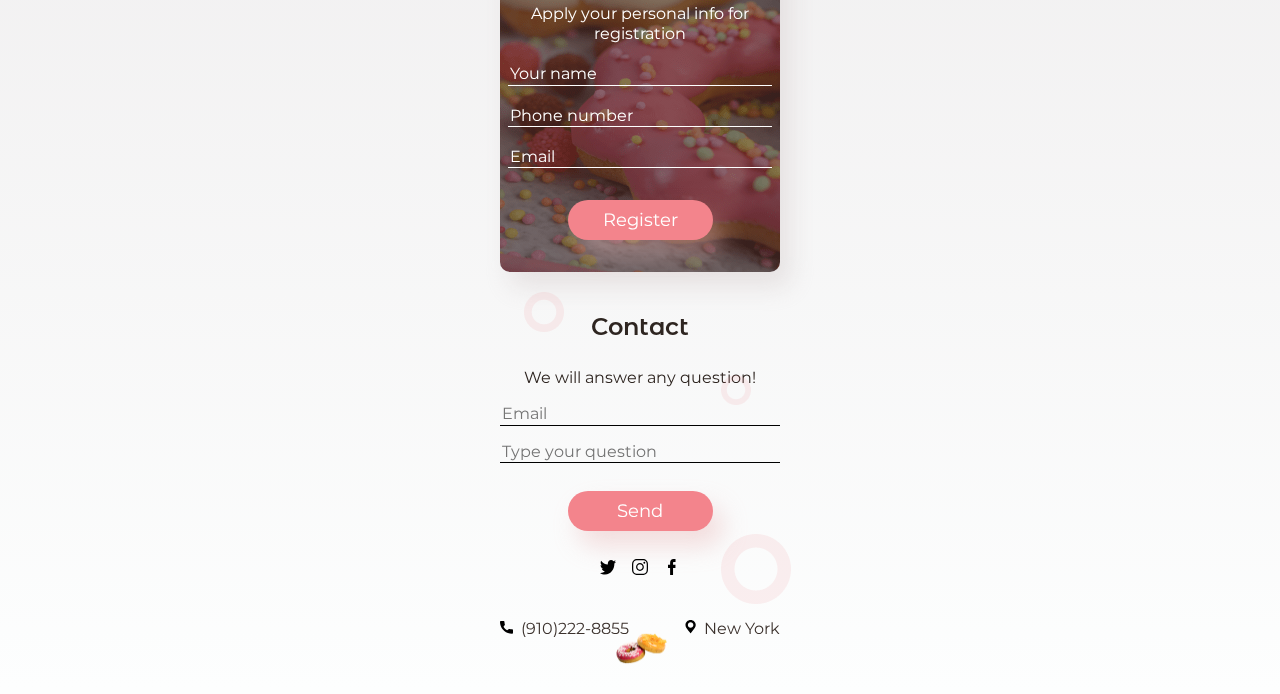
==== commit 9604fe2e: "make all image" ====
--- a/index.html
+++ b/index.html
@@ -102,7 +102,7 @@
                     <li class="program__set">
                         <div class="icon__border">
                             <svg class="icon">
-                                <use href="./img/symbol-defs-3.svg#icon-icon"></use>
+                                <use href="./img/symbol-defs2.svg#icon-marker"></use>
                             </svg>
                         </div>
                         <p>A stand up history of donuts</p>
@@ -110,7 +110,7 @@
                     <li class="program__set">
                         <div class="icon__border">
                             <svg class="icon">
-                                <use href="./img/symbol-defs-3.svg#icon-icon"></use>
+                                <use href="./img/symbol-defs2.svg#icon-marker"></use>
                             </svg>
                         </div>
                         <p>Make 3 donut flavors of your choice</p>
@@ -118,7 +118,7 @@
                     <li class="program__set">
                         <div class="icon__border">
                             <svg class="icon">
-                                <use href="./img/symbol-defs-3.svg#icon-icon"></use>
+                                <use href="./img/symbol-defs2.svg#icon-marker"></use>
                             </svg>
                         </div>
                         <p>Enjoy all-you-can-eat donuts</p>
@@ -126,7 +126,7 @@
                     <li class="program__set">
                         <div class="icon__border">
                             <svg class="icon">
-                                <use href="./img/symbol-defs-3.svg#icon-icon"></use>
+                                <use href="./img/symbol-defs2.svg#icon-marker"></use>
                             </svg>
                         </div>
                         <p>Cocktail pairings and coffee included</p>
@@ -134,7 +134,7 @@
                     <li class="program__set">
                         <div class="icon__border">
                             <svg class="icon">
-                                <use href="./img/symbol-defs-3.svg#icon-icon"></use>
+                                <use href="./img/symbol-defs2.svg#icon-marker"></use>
                             </svg>
                         </div>
                         <p>Photoshoot by professional photographer</p>
@@ -142,7 +142,7 @@
                     <li class="program__set">
                         <div class="icon__border">
                             <svg class="icon">
-                                <use href="./img/symbol-defs-3.svg#icon-icon"></use>
+                                <use href="./img/symbol-defs2.svg#icon-marker"></use>
                             </svg>
                         </div>
                         <p>Secret receipt of cooking from Eva</p>
@@ -150,7 +150,7 @@
                     <li class="program__set">
                             <div class="icon__border">
                                 <svg class="icon">
-                                    <use href="./img/symbol-defs-3.svg#icon-icon"></use>
+                                    <use href="./img/symbol-defs2.svg#icon-marker"></use>
                                 </svg>
                             </div>
                         <p>All products are included in the price</p>
@@ -274,39 +274,51 @@
                     donuts</h2>
                     <ul class="donuts__list">
                         <li class="donuts__set">
-                            <svg class="donuts__icon" width="24" height="24">
-    width="24" height="24"<use href="./img/symbol-defs2.svg#icon-marker"></use>
-                            </svg>
+                        <div class="icon__border">
+                            <svg class="icon">
+                                <use href="./img/symbol-defs2.svg#icon-marker"></use>
+                            </svg>
+                        </div>
                             <p>features of yeast dough preparation</p>
                         </li>
                         <li class="donuts__set">
-                            <svg class="donuts__icon" width="24" height="24">
-                                <use href="./img/symbol-defs2.svg#icon-marker"></use>
-                            </svg>
+                            <div class="icon__border">
+                                <svg class="icon">
+                                    <use href="./img/symbol-defs2.svg#icon-marker"></use>
+                                </svg>
+                            </div>
                             <p>preparation of liquid caramel for stuffing</p>
                         </li>
                         <li class="donuts__set">
-                            <svg class="donuts__icon" width="24" height="24">
-                                <use href="./img/symbol-defs2.svg#icon-marker"></use>
-                            </svg>
+                            <div class="icon__border">
+                                <svg class="icon">
+                                    <use href="./img/symbol-defs2.svg#icon-marker"></use>
+                                </svg>
+                            </div>
                             <p>preparation of raspberry and strawberry filling</p>
                         </li>
                         <li class="donuts__set">
-                            <svg class="donuts__icon" width="24" height="24">
-                                <use href="./img/symbol-defs2.svg#icon-marker"></use>
-                            </svg>
+                            <div class="icon__border">
+                                <svg class="icon">
+                                    <use href="./img/symbol-defs2.svg#icon-marker"></use>
+                                </svg>
+                            </div>
                             <p>melt chocolate for decoration</p>
                         </li>
                         <li class="donuts__set">
-                            <svg class="donuts__icon" width="24" height="24">
-                                <use href="./img/symbol-defs2.svg#icon-marker"></use>
-                            </svg>
+                            <div class="icon__border">
+                                <svg class="icon">
+                                    <use href="./img/symbol-defs2.svg#icon-marker"></use>
+                                </svg>
+                            </div>
                             <p>fry and glaze donuts</p>
                         </li>
                         <li class="donuts__set">
-                            <svg class="donuts__icon" width="24" height="24">
-                                <use href="./img/symbol-defs2.svg#icon-marker"></use>
-                            </svg>
+                            <div class="icon__border">
+                                <svg class="icon">
+                                    <use href="./img/symbol-defs2.svg#icon-marker"></use>
+                                </svg>
+                            </div>
                             <p>donut decoration. painting and various techniques</p>
                         </li>
                     </ul>
@@ -323,51 +335,67 @@
                     <h2 class="premium__title">Premium</h2>
                     <ul class="premium__list">
                         <li class="premium__set">
-                            <svg class="premium__icon" width="24" height="24">
-                                <use href="./img/symbol-defs2.svg#icon-marker"></use>
-                            </svg>
+                            <div class="icon__border">
+                                <svg class="icon">
+                                    <use href="./img/symbol-defs2.svg#icon-marker"></use>
+                                </svg>
+                            </div>
                             <p>features of yeast dough preparation</p>
                         </li>
                         <li class="premium__set">
-                            <svg class="premium__icon" width="24" height="24">
-                                <use href="./img/symbol-defs2.svg#icon-marker"></use>
-                            </svg>
+                            <div class="icon__border">
+                                <svg class="icon">
+                                    <use href="./img/symbol-defs2.svg#icon-marker"></use>
+                                </svg>
+                            </div>
                             <p>preparation of liquid caramel for stuffing</p>
                         </li>
                         <li class="premium__set">
-                            <svg class="premium__icon" width="24" height="24">
-                                <use href="./img/symbol-defs2.svg#icon-marker"></use>
-                            </svg>
+                            <div class="icon__border">
+                                <svg class="icon">
+                                    <use href="./img/symbol-defs2.svg#icon-marker"></use>
+                                </svg>
+                            </div>
                             <p>preparation of raspberry and strawberry filling</p>
                         </li>
                         <li class="premium__set">
-                            <svg class="premium__icon" width="24" height="24">
-                                <use href="./img/symbol-defs2.svg#icon-marker"></use>
-                            </svg>
+                            <div class="icon__border">
+                                <svg class="icon">
+                                    <use href="./img/symbol-defs2.svg#icon-marker"></use>
+                                </svg>
+                            </div>
                             <p>melt chocolate for decoration</p>
                         </li>
                         <li class="premium__set">
-                            <svg class="premium__icon" width="24" height="24">
-                                <use href="./img/symbol-defs2.svg#icon-marker"></use>
-                            </svg>
+                            <div class="icon__border">
+                                <svg class="icon">
+                                    <use href="./img/symbol-defs2.svg#icon-marker"></use>
+                                </svg>
+                            </div>
                             <p>fry and glaze donuts</p>
                         </li>
                         <li class="premium__set">
-                            <svg class="premium__icon" width="24" height="24">
-                                <use href="./img/symbol-defs2.svg#icon-marker"></use>
-                            </svg>
+                            <div class="icon__border">
+                                <svg class="icon">
+                                    <use href="./img/symbol-defs2.svg#icon-marker"></use>
+                                </svg>
+                            </div>
                             <p>donut decoration. painting and various techniques</p>
                         </li>
                         <li class="premium__set">
-                            <svg class="premium__icon" width="24" height="24">
-                                <use href="./img/symbol-defs2.svg#icon-marker"></use>
-                            </svg>
+                            <div class="icon__border">
+                                <svg class="icon">
+                                    <use href="./img/symbol-defs2.svg#icon-marker"></use>
+                                </svg>
+                            </div>
                             <p>After party and donut tasting with speakers</p>
                         </li>
                         <li class="premium__set">
-                            <svg class="premium__icon" width="24" height="24">
-                                <use href="./img/symbol-defs2.svg#icon-marker"></use>
-                            </svg>
+                            <div class="icon__border">
+                                <svg class="icon">
+                                    <use href="./img/symbol-defs2.svg#icon-marker"></use>
+                                </svg>
+                            </div>
                             <p>2 private lessons with one of the speakers</p>
                         </li>
                     </ul>
--- a/css/main.min.css
+++ b/css/main.min.css
@@ -1 +1 @@
-.visually-hidden{position:absolute;white-space:nowrap;width:1px;height:1px;overflow:hidden;border:0;padding:0;clip:rect(0 0 0 0);-webkit-clip-path:inset(50%);clip-path:inset(50%);margin:-1px}body{font-family:"Montserrat",sans-serif;font-style:normal;color:#3c322d;margin-top:5px;margin-bottom:5px;background-image:linear-gradient(180.11deg, #E5E2E3 10.73%, #FDFEFE 38.02%, #E5E2E3 71.11%, #FDFEFE 99.91%)}button{background-color:inherit;padding:0;margin:0;border:none}.button{font-family:"Montserrat";font-style:normal;font-weight:400;font-size:18px;line-height:22px;color:#fff;background:#f3848c;-webkit-box-shadow:10px 15px 25px rgba(232,183,183,.45);box-shadow:10px 15px 25px rgba(232,183,183,.45);border-radius:25px;width:145px;height:40px}a{text-decoration:none;color:inherit}h1,h2,h3,h4,h5,h6{margin:0}p{margin:0}ul{margin:0;padding:0}li{margin:0;text-decoration:none;list-style:none}svg{padding:0}.container{margin:0 auto;width:320px;padding-left:20px;padding-right:20px}.icon__border{display:-webkit-box;display:-ms-flexbox;display:flex;margin-right:8px;width:24px;height:24px;border-radius:50%;border:1px solid #f3848c;background-color:#fff;-webkit-box-pack:center;-ms-flex-pack:center;justify-content:center;-webkit-box-align:center;-ms-flex-align:center;align-items:center}.icon{display:-webkit-inline-box;display:-ms-inline-flexbox;display:inline-flex;border-radius:50%;border:.5px dashed #f3848c;width:20px;height:20px;-webkit-box-pack:center;-ms-flex-pack:center;justify-content:center;-webkit-box-align:center;-ms-flex-align:center;align-items:center;padding:3px}.header__wrapper{display:-webkit-box;display:-ms-flexbox;display:flex;padding-top:16px;padding-bottom:10px;-webkit-box-pack:justify;-ms-flex-pack:justify;justify-content:space-between}.hero__and-header{background-image:url(../img/hero/hero-bg-1.png);background-repeat:no-repeat;mix-blend-mode:darken;width:320px;margin-top:-78px;margin-left:auto;margin-right:auto}.hero__wrapper{padding-top:84px;padding-bottom:8px;text-align:center}.hero__title{font-family:"Montserrat Alternates";font-weight:600;font-size:28px;line-height:1.21;letter-spacing:-0.03em}.hero__post-title{margin-top:18px;font-family:"Montserrat Alternates";font-weight:500;font-size:16px;line-height:1.25}.hero__button{margin-top:28px}.hero__list{display:-webkit-box;display:-ms-flexbox;display:flex;-webkit-box-pack:center;-ms-flex-pack:center;justify-content:center;gap:16px;margin-top:28px}.about__wrapper{padding-top:20px;padding-bottom:14px}.about__thumb{mix-blend-mode:darken}.about__envelop{position:relative}.about__decor{position:absolute;top:10px;right:-5px;width:308px;height:284px;background-image:url(../img/about/about-decor-1.png);background-repeat:no-repeat}.about__title{margin-top:28px;text-align:center;font-family:"Montserrat Alternates";font-weight:500;font-size:24px;line-height:1.21}.about__text-1{margin-top:8px;font-weight:400;font-size:16px;line-height:1.25}.about__text-2{margin-top:8px;margin-bottom:16px;font-weight:400;font-size:16px;line-height:1.25}.about__link{font-weight:500;font-size:16px;line-height:1.25;color:#3c322d}.program__wrapper{padding-top:14px;padding-bottom:18px;background-image:url(../img/program/program-bg-1.png);background-repeat:no-repeat}.program__title{font-family:"Montserrat Alternates";font-weight:500;font-size:24px;line-height:1.21;text-align:center}.program__text{margin-top:8px;font-weight:400;font-size:16px;line-height:1.25}.program__list{font-weight:400;font-size:16px;line-height:1.25;margin-bottom:16px}.program__set{display:-webkit-box;display:-ms-flexbox;display:flex;margin-top:8px}.program__link{margin-top:16px;font-weight:500;font-size:16px;line-height:1.25}.program__foto-wrapper{display:-webkit-box;display:-ms-flexbox;display:flex;gap:20px}.program__foto-list{margin-top:24px;outline:solid none}.program__foto-list-1{margin-top:24px;margin-bottom:20px}.program__foto-list-2{margin-top:44px}.program__foto-set{border:1px solid #f3848c;border-radius:50%;width:130px;height:130px;background-position:center;background:linear-gradient(0.1deg, #000000 -10.83%, rgba(156, 156, 156, 0) 88.01%)}.program__foto-set:first-child{margin-bottom:28px}.program__foto-set-img1{background-image:url(../img/program/program-foto-1-1.png);background-position:top -11px left -16px;background-repeat:no-repeat;-webkit-box-shadow:10px 15px 25px rgba(210,201,201,.45);box-shadow:10px 15px 25px rgba(210,201,201,.45)}.program__foto-set-img2{background-image:url(../img/program/program-foto-3-1.png);background-position:top -11px left -16px;background-repeat:no-repeat;-webkit-box-shadow:10px 15px 25px rgba(210,201,201,.45);box-shadow:10px 15px 25px rgba(210,201,201,.45)}.program__foto-set-img3{background-image:url(../img/program/program-foto-2-1.png);background-position:top -11px left -16px;background-repeat:no-repeat;-webkit-box-shadow:10px 15px 25px rgba(210,201,201,.45);box-shadow:10px 15px 25px rgba(210,201,201,.45)}.program__foto-set-img4{background-image:url(../img/program/program-foto-4-1.png);background-position:top -11px left -16px;background-repeat:no-repeat;-webkit-box-shadow:10px 15px 25px rgba(210,201,201,.45);box-shadow:10px 15px 25px rgba(210,201,201,.45)}.program__foto-envelop{outline:solid orange;margin-top:62px;margin-bottom:28px;text-align:center}.program__foto-img{padding-top:62px;display:inline-block;text-align:center}.program__foto-name{font-family:"Montserrat Alternates";font-weight:500;font-size:14px;line-height:1.21;color:#fff}.program__foto-text{margin-top:8px;font-weight:400;font-size:12px;line-height:1.25;color:#fff}.speakers__wrapper{padding-top:18px;padding-bottom:18px;text-align:center;position:relative}.speakers__decor{position:absolute;top:30px;right:-15px;width:199px;height:411px;background-image:url(../img/speakers/Decor.png);background-repeat:no-repeat}.speakers__title{font-family:"Montserrat Alternates";font-weight:500;font-size:24px;line-height:1.21}.speakers__list{display:-webkit-box;display:-ms-flexbox;display:flex;-ms-flex-wrap:wrap;flex-wrap:wrap;gap:20px;margin-top:16px}.speakers__set{width:calc((100% - 20px)/2);margin-top:0}.speakers__name{margin-top:12px;font-weight:600;font-size:16px;line-height:1.25}.speakers__paragraph{margin-top:12px;font-weight:500;font-size:12px;line-height:1.25}.price__wrapper{position:relative;padding-top:21px;padding-bottom:16px;text-align:center;color:#2e2520}.price__decor-1{position:absolute;top:15px;right:20px;width:50px;height:50px;background-image:url(/img/price/decor-1.png)}.price__title{font-family:"Montserrat Alternates";font-weight:600;font-size:24px;line-height:1.21}.price__list-wrapper{margin-top:27px;padding:20px 18px 20px 8px;background:#fafbfb;-webkit-box-shadow:10px 15px 25px rgba(210,201,201,.45);box-shadow:10px 15px 25px rgba(210,201,201,.45);border-radius:25px}.price__list-title{font-family:"Montserrat Alternates";font-weight:600;font-size:18px;line-height:1.22}.price__list{margin-top:16px}.price__set{display:-webkit-box;display:-ms-flexbox;display:flex}.price__set-text{font-weight:400;font-size:18px;line-height:1.22}.price__button{margin-top:30px}.price__decor-2{position:absolute;left:12px;bottom:-17px;width:32px;height:32px;background-image:url(../img/price/decor-2.png)}.donuts__wrapper{position:relative;padding-top:16px;padding-bottom:12px;color:#2e2520}.donuts__decor-3{position:absolute;right:0;top:50px;width:20px;height:20px;background-image:url(../img/price/decor-3.png)}.donuts__list-wrapper{padding:16px 19px 24px 8px;background:#fafbfb;border:1px solid #f3848c;-webkit-box-shadow:10px 15px 25px rgba(210,201,201,.45);box-shadow:10px 15px 25px rgba(210,201,201,.45);border-radius:25px;text-align:center}.donuts__title{font-family:"Montserrat Alternates";font-weight:600;font-size:18px;line-height:1.22}.donuts__list{margin-top:20px;text-align:left;font-weight:400;font-size:18px;line-height:1.22}.donuts__set{display:-webkit-box;display:-ms-flexbox;display:flex;margin-top:12px}.donuts__set:first-child{margin-top:0}.donuts__icon{margin-right:10px}.donuts__button{margin-top:32px}.donuts__decor-donuts{position:absolute;right:61px;bottom:116px;width:200px;height:145px;background-image:url(../img/price/decor-donuts-1.png)}.donuts__decor-4{position:absolute;z-index:-1;right:5px;bottom:-28px;width:40px;height:40px;background-image:url(../img/price/decor-4.png)}.premium__wrapper{position:relative;padding-top:12px;padding-bottom:20px}.premium__list-wrapper{padding-top:20px;padding-bottom:20px;padding-left:8px;text-align:center;color:#2e2520;background:#fafbfb;-webkit-box-shadow:10px 15px 25px rgba(210,201,201,.45);box-shadow:10px 15px 25px rgba(210,201,201,.45);border-radius:25px}.premium__title{font-family:"Montserrat Alternates";font-weight:600;font-size:18px;line-height:1.22}.premium__list{margin-top:16px;text-align:left;font-weight:400;font-size:18px;line-height:1.22}.premium__set{display:-webkit-box;display:-ms-flexbox;display:flex;margin-top:12px}.premium__set:first-child{margin-top:0}.premium__icon{margin-right:10px}.premium__button{margin-top:32px}.premium__decor-donuts{position:absolute;right:61px;bottom:116px;width:200px;height:145px;background-image:url(../img/price/decor-donuts-1.png)}.reviews__wrapper{position:relative;padding-top:20px;padding-bottom:20px;text-align:center;color:#2e2520}.reviews__decor{position:absolute;top:0;right:20px;width:285px;height:613px;background-image:url(../img/reviews/Decor.png)}.reviews__title{font-family:"Montserrat Alternates";font-weight:600;font-size:24px;line-height:1.21}.reviews__image{margin-top:27px;border-radius:50%}.reviews__stars{display:-webkit-box;display:-ms-flexbox;display:flex;-webkit-box-pack:center;-ms-flex-pack:center;justify-content:center;gap:4px;margin-top:8px}.reviews__name{margin-top:8px;font-family:"Montserrat";font-weight:500;font-size:14px;line-height:1.21;color:#000}.reviews__text{margin-top:8px;font-weight:400;font-size:16px;line-height:1.25}.reviews__number{margin-top:32px;font-weight:400;font-size:14px;line-height:1.21}.reviews__number::before{content:"";display:inline-block;width:35px;height:0;border:1px solid #f3848c;background-color:#f3848c;margin-right:12px}.reviews__number::after{content:"";display:inline-block;width:35px;height:0;border:1px solid #f3848c;background-color:#f3848c;margin-left:12px}.registration__wrapper{position:relative;padding-top:20px;padding-bottom:20px;text-align:center}.registration__decor{position:absolute;z-index:-1;right:10px;top:20px;width:70px;height:70px;background-image:url(../img/registration/Decor.png)}.registration-form{margin-top:20px;font-weight:400;font-size:16px;line-height:1.25}.registration-form__wrapper{margin-top:27px;padding:40px 8px 32px 8px;text-align:center;background-image:-webkit-gradient(linear, left bottom, left top, from(rgba(61, 44, 44, 0.6))),url(../img/registration/donuts-1.png);background-image:linear-gradient(to top, rgba(61, 44, 44, 0.6)),url(../img/registration/donuts-1.png);background-color:#3d2c2c;-webkit-box-shadow:10px 15px 25px rgba(210,201,201,.45);box-shadow:10px 15px 25px rgba(210,201,201,.45);border-radius:10px;color:#fff}.registration-form__title{font-weight:500;font-size:18px;line-height:1.22}.registration-form__title::after{content:"";display:block;width:264px;height:1px;background-color:#fff;margin-top:20px}.registration-form__input{background-color:inherit;margin-top:20px;width:264px;border-top:none;border-left:none;border-right:none;border-bottom:1px solid #fff}.registration-form__input::-webkit-input-placeholder{color:#fff}.registration-form__input::-moz-placeholder{color:#fff}.registration-form__input:-ms-input-placeholder{color:#fff}.registration-form__input::-ms-input-placeholder{color:#fff}.registration-form__input::placeholder{color:#fff}.registration-form__button{margin-top:32px}.contact__wrapper{position:relative;padding-top:20px;padding-bottom:20px;color:#2e2520;text-align:center}.contact__decor{position:absolute;right:9px;top:0;width:267px;height:312px;background-image:url(../img/contact/Decor.png)}.contact__title{font-family:"Montserrat Alternates";font-weight:600;font-size:24px;line-height:1.21}.contact__social{display:-webkit-box;display:-ms-flexbox;display:flex;-webkit-box-pack:center;-ms-flex-pack:center;justify-content:center;gap:16px;margin-top:28px}.contact-form{font-weight:400;font-size:16px;line-height:1.25}.contact-form__legend{margin-top:27px}.contact-form__input{margin-top:20px;color:rgba(0,0,0,.5);width:100%;background-color:inherit;border-top:none;border-left:none;border-right:none;border-bottom:1px solid #000}.contact-form__input:first-child{margin-top:16px}.contact-form__button{margin-top:28px}.footer{padding-top:20px;padding-bottom:17px;text-align:center}.footer__wrapper{display:-webkit-box;display:-ms-flexbox;display:flex;-webkit-box-pack:justify;-ms-flex-pack:justify;justify-content:space-between}.footer__icon{margin-right:4px}.footer__image{margin-top:-10px}/*# sourceMappingURL=main.min.css.map */+.visually-hidden{position:absolute;white-space:nowrap;width:1px;height:1px;overflow:hidden;border:0;padding:0;clip:rect(0 0 0 0);-webkit-clip-path:inset(50%);clip-path:inset(50%);margin:-1px}body{font-family:"Montserrat",sans-serif;font-style:normal;color:#3c322d;margin-top:5px;margin-bottom:5px;background-image:linear-gradient(180.11deg, #E5E2E3 10.73%, #FDFEFE 38.02%, #E5E2E3 71.11%, #FDFEFE 99.91%)}button{background-color:inherit;padding:0;margin:0;border:none}.button{font-family:"Montserrat";font-style:normal;font-weight:400;font-size:18px;line-height:22px;color:#fff;background:#f3848c;-webkit-box-shadow:10px 15px 25px rgba(232,183,183,.45);box-shadow:10px 15px 25px rgba(232,183,183,.45);border-radius:25px;width:145px;height:40px}a{text-decoration:none;color:inherit}h1,h2,h3,h4,h5,h6{margin:0}p{margin:0}ul{margin:0;padding:0}li{margin:0;text-decoration:none;list-style:none}svg{padding:0}.container{margin:0 auto;width:320px;padding-left:20px;padding-right:20px}.icon{display:-webkit-inline-box;display:-ms-inline-flexbox;display:inline-flex;border-radius:50%;border:1px solid #f3848c;outline:.5px dashed #f3848c;outline-offset:-2px;background-color:#fff;margin-right:8px;width:24px;height:24px;-webkit-box-pack:center;-ms-flex-pack:center;justify-content:center;-webkit-box-align:center;-ms-flex-align:center;align-items:center;padding:3px}.header__wrapper{display:-webkit-box;display:-ms-flexbox;display:flex;padding-top:16px;padding-bottom:10px;-webkit-box-pack:justify;-ms-flex-pack:justify;justify-content:space-between}.hero__and-header{background-image:url(../img/hero/hero-bg-1.png);background-repeat:no-repeat;mix-blend-mode:darken;width:320px;margin-top:-78px;margin-left:auto;margin-right:auto}.hero__wrapper{padding-top:84px;padding-bottom:8px;text-align:center}.hero__title{font-family:"Montserrat Alternates";font-weight:600;font-size:28px;line-height:1.21;letter-spacing:-0.03em}.hero__post-title{margin-top:18px;font-family:"Montserrat Alternates";font-weight:500;font-size:16px;line-height:1.25}.hero__button{margin-top:28px}.hero__list{display:-webkit-box;display:-ms-flexbox;display:flex;-webkit-box-pack:center;-ms-flex-pack:center;justify-content:center;gap:16px;margin-top:28px}.about__wrapper{padding-top:20px;padding-bottom:14px}.about__thumb{mix-blend-mode:darken}.about__envelop{position:relative}.about__decor{position:absolute;top:10px;right:-5px;width:308px;height:284px;background-image:url(../img/about/about-decor-1.png);background-repeat:no-repeat}.about__title{margin-top:28px;text-align:center;font-family:"Montserrat Alternates";font-weight:500;font-size:24px;line-height:1.21}.about__text-1{margin-top:8px;font-weight:400;font-size:16px;line-height:1.25}.about__text-2{margin-top:8px;margin-bottom:16px;font-weight:400;font-size:16px;line-height:1.25}.about__link{font-weight:500;font-size:16px;line-height:1.25;color:#3c322d}.program__wrapper{padding-top:14px;padding-bottom:18px;background-image:url(../img/program/program-bg-1.png);background-repeat:no-repeat}.program__title{font-family:"Montserrat Alternates";font-weight:500;font-size:24px;line-height:1.21;text-align:center}.program__text{margin-top:8px;font-weight:400;font-size:16px;line-height:1.25}.program__list{font-weight:400;font-size:16px;line-height:1.25;margin-bottom:16px}.program__set{display:-webkit-box;display:-ms-flexbox;display:flex;margin-top:8px}.program__link{margin-top:16px;font-weight:500;font-size:16px;line-height:1.25}.program__foto-wrapper{display:-webkit-box;display:-ms-flexbox;display:flex;gap:20px}.program__foto-list{margin-top:24px;outline:solid none}.program__foto-list-1{margin-top:24px;margin-bottom:20px}.program__foto-list-2{margin-top:44px}.program__foto-set{border:1px solid #f3848c;border-radius:50%;width:130px;height:130px;background-position:center;background:linear-gradient(0.1deg, #000000 -10.83%, rgba(156, 156, 156, 0) 88.01%)}.program__foto-set:first-child{margin-bottom:28px}.program__foto-set-img1{background-image:url(../img/program/program-foto-1-1.png);background-position:top -11px left -16px;background-repeat:no-repeat;-webkit-box-shadow:10px 15px 25px rgba(210,201,201,.45);box-shadow:10px 15px 25px rgba(210,201,201,.45)}.program__foto-set-img2{background-image:url(../img/program/program-foto-3-1.png);background-position:top -11px left -16px;background-repeat:no-repeat;-webkit-box-shadow:10px 15px 25px rgba(210,201,201,.45);box-shadow:10px 15px 25px rgba(210,201,201,.45)}.program__foto-set-img3{background-image:url(../img/program/program-foto-2-1.png);background-position:top -11px left -16px;background-repeat:no-repeat;-webkit-box-shadow:10px 15px 25px rgba(210,201,201,.45);box-shadow:10px 15px 25px rgba(210,201,201,.45)}.program__foto-set-img4{background-image:url(../img/program/program-foto-4-1.png);background-position:top -11px left -16px;background-repeat:no-repeat;-webkit-box-shadow:10px 15px 25px rgba(210,201,201,.45);box-shadow:10px 15px 25px rgba(210,201,201,.45)}.program__foto-envelop{outline:solid orange;margin-top:62px;margin-bottom:28px;text-align:center}.program__foto-img{padding-top:62px;display:inline-block;text-align:center}.program__foto-name{font-family:"Montserrat Alternates";font-weight:500;font-size:14px;line-height:1.21;color:#fff}.program__foto-text{margin-top:8px;font-weight:400;font-size:12px;line-height:1.25;color:#fff}.speakers__wrapper{padding-top:18px;padding-bottom:18px;text-align:center;position:relative}.speakers__decor{position:absolute;top:30px;right:-15px;width:199px;height:411px;background-image:url(../img/speakers/Decor.png);background-repeat:no-repeat}.speakers__title{font-family:"Montserrat Alternates";font-weight:500;font-size:24px;line-height:1.21}.speakers__list{display:-webkit-box;display:-ms-flexbox;display:flex;-ms-flex-wrap:wrap;flex-wrap:wrap;gap:20px;margin-top:16px}.speakers__set{width:calc((100% - 20px)/2);margin-top:0}.speakers__name{margin-top:12px;font-weight:600;font-size:16px;line-height:1.25}.speakers__paragraph{margin-top:12px;font-weight:500;font-size:12px;line-height:1.25}.price__wrapper{position:relative;padding-top:21px;padding-bottom:16px;text-align:center;color:#2e2520}.price__decor-1{position:absolute;top:15px;right:20px;width:50px;height:50px;background-image:url(/img/price/decor-1.png)}.price__title{font-family:"Montserrat Alternates";font-weight:600;font-size:24px;line-height:1.21}.price__list-wrapper{margin-top:27px;padding:20px 18px 20px 8px;background:#fafbfb;-webkit-box-shadow:10px 15px 25px rgba(210,201,201,.45);box-shadow:10px 15px 25px rgba(210,201,201,.45);border-radius:25px}.price__list-title{font-family:"Montserrat Alternates";font-weight:600;font-size:18px;line-height:1.22}.price__list{margin-top:16px}.price__set{display:-webkit-box;display:-ms-flexbox;display:flex}.price__set-text{font-weight:400;font-size:18px;line-height:1.22}.price__button{margin-top:30px}.price__decor-2{position:absolute;left:12px;bottom:-17px;width:32px;height:32px;background-image:url(../img/price/decor-2.png)}.donuts__wrapper{position:relative;padding-top:16px;padding-bottom:12px;color:#2e2520}.donuts__decor-3{position:absolute;right:0;top:50px;width:20px;height:20px;background-image:url(../img/price/decor-3.png)}.donuts__list-wrapper{padding:16px 19px 24px 8px;background:#fafbfb;border:1px solid #f3848c;-webkit-box-shadow:10px 15px 25px rgba(210,201,201,.45);box-shadow:10px 15px 25px rgba(210,201,201,.45);border-radius:25px;text-align:center}.donuts__title{font-family:"Montserrat Alternates";font-weight:600;font-size:18px;line-height:1.22}.donuts__list{margin-top:20px;text-align:left;font-weight:400;font-size:18px;line-height:1.22}.donuts__set{display:-webkit-box;display:-ms-flexbox;display:flex;margin-top:12px}.donuts__set:first-child{margin-top:0}.donuts__icon{margin-right:10px}.donuts__button{margin-top:32px}.donuts__decor-donuts{position:absolute;right:61px;bottom:116px;width:200px;height:145px;background-image:url(../img/price/decor-donuts-1.png)}.donuts__decor-4{position:absolute;z-index:-1;right:5px;bottom:-28px;width:40px;height:40px;background-image:url(../img/price/decor-4.png)}.premium__wrapper{position:relative;padding-top:12px;padding-bottom:20px}.premium__list-wrapper{padding-top:20px;padding-bottom:20px;padding-left:8px;text-align:center;color:#2e2520;background:#fafbfb;-webkit-box-shadow:10px 15px 25px rgba(210,201,201,.45);box-shadow:10px 15px 25px rgba(210,201,201,.45);border-radius:25px}.premium__title{font-family:"Montserrat Alternates";font-weight:600;font-size:18px;line-height:1.22}.premium__list{margin-top:16px;text-align:left;font-weight:400;font-size:18px;line-height:1.22}.premium__set{display:-webkit-box;display:-ms-flexbox;display:flex;margin-top:12px}.premium__set:first-child{margin-top:0}.premium__icon{margin-right:10px}.premium__button{margin-top:32px}.premium__decor-donuts{position:absolute;right:61px;bottom:116px;width:200px;height:145px;background-image:url(../img/price/decor-donuts-1.png)}.reviews__wrapper{position:relative;padding-top:20px;padding-bottom:20px;text-align:center;color:#2e2520}.reviews__decor{position:absolute;top:0;right:20px;width:285px;height:613px;background-image:url(../img/reviews/Decor.png)}.reviews__title{font-family:"Montserrat Alternates";font-weight:600;font-size:24px;line-height:1.21}.reviews__image{margin-top:27px;border-radius:50%}.reviews__stars{display:-webkit-box;display:-ms-flexbox;display:flex;-webkit-box-pack:center;-ms-flex-pack:center;justify-content:center;gap:4px;margin-top:8px}.reviews__name{margin-top:8px;font-family:"Montserrat";font-weight:500;font-size:14px;line-height:1.21;color:#000}.reviews__text{margin-top:8px;font-weight:400;font-size:16px;line-height:1.25}.reviews__number{margin-top:32px;font-weight:400;font-size:14px;line-height:1.21}.reviews__number::before{content:"";display:inline-block;width:35px;height:0;border:1px solid #f3848c;background-color:#f3848c;margin-right:12px}.reviews__number::after{content:"";display:inline-block;width:35px;height:0;border:1px solid #f3848c;background-color:#f3848c;margin-left:12px}.registration__wrapper{position:relative;padding-top:20px;padding-bottom:20px;text-align:center}.registration__decor{position:absolute;z-index:-1;right:10px;top:20px;width:70px;height:70px;background-image:url(../img/registration/Decor.png)}.registration-form{margin-top:20px;font-weight:400;font-size:16px;line-height:1.25}.registration-form__wrapper{margin-top:27px;padding:40px 8px 32px 8px;text-align:center;background-image:-webkit-gradient(linear, left bottom, left top, from(rgba(61, 44, 44, 0.6))),url(../img/registration/donuts-1.png);background-image:linear-gradient(to top, rgba(61, 44, 44, 0.6)),url(../img/registration/donuts-1.png);background-color:#3d2c2c;-webkit-box-shadow:10px 15px 25px rgba(210,201,201,.45);box-shadow:10px 15px 25px rgba(210,201,201,.45);border-radius:10px;color:#fff}.registration-form__title{font-weight:500;font-size:18px;line-height:1.22}.registration-form__title::after{content:"";display:block;width:264px;height:1px;background-color:#fff;margin-top:20px}.registration-form__input{background-color:inherit;margin-top:20px;width:264px;border-top:none;border-left:none;border-right:none;border-bottom:1px solid #fff}.registration-form__input::-webkit-input-placeholder{color:#fff}.registration-form__input::-moz-placeholder{color:#fff}.registration-form__input:-ms-input-placeholder{color:#fff}.registration-form__input::-ms-input-placeholder{color:#fff}.registration-form__input::placeholder{color:#fff}.registration-form__button{margin-top:32px}.contact__wrapper{position:relative;padding-top:20px;padding-bottom:20px;color:#2e2520;text-align:center}.contact__decor{position:absolute;right:9px;top:0;width:267px;height:312px;background-image:url(../img/contact/Decor.png)}.contact__title{font-family:"Montserrat Alternates";font-weight:600;font-size:24px;line-height:1.21}.contact__social{display:-webkit-box;display:-ms-flexbox;display:flex;-webkit-box-pack:center;-ms-flex-pack:center;justify-content:center;gap:16px;margin-top:28px}.contact-form{font-weight:400;font-size:16px;line-height:1.25}.contact-form__legend{margin-top:27px}.contact-form__input{margin-top:20px;color:rgba(0,0,0,.5);width:100%;background-color:inherit;border-top:none;border-left:none;border-right:none;border-bottom:1px solid #000}.contact-form__input:first-child{margin-top:16px}.contact-form__button{margin-top:28px}.footer{padding-top:20px;padding-bottom:17px;text-align:center}.footer__wrapper{display:-webkit-box;display:-ms-flexbox;display:flex;-webkit-box-pack:justify;-ms-flex-pack:justify;justify-content:space-between}.footer__icon{margin-right:4px}.footer__image{margin-top:-10px}/*# sourceMappingURL=main.min.css.map */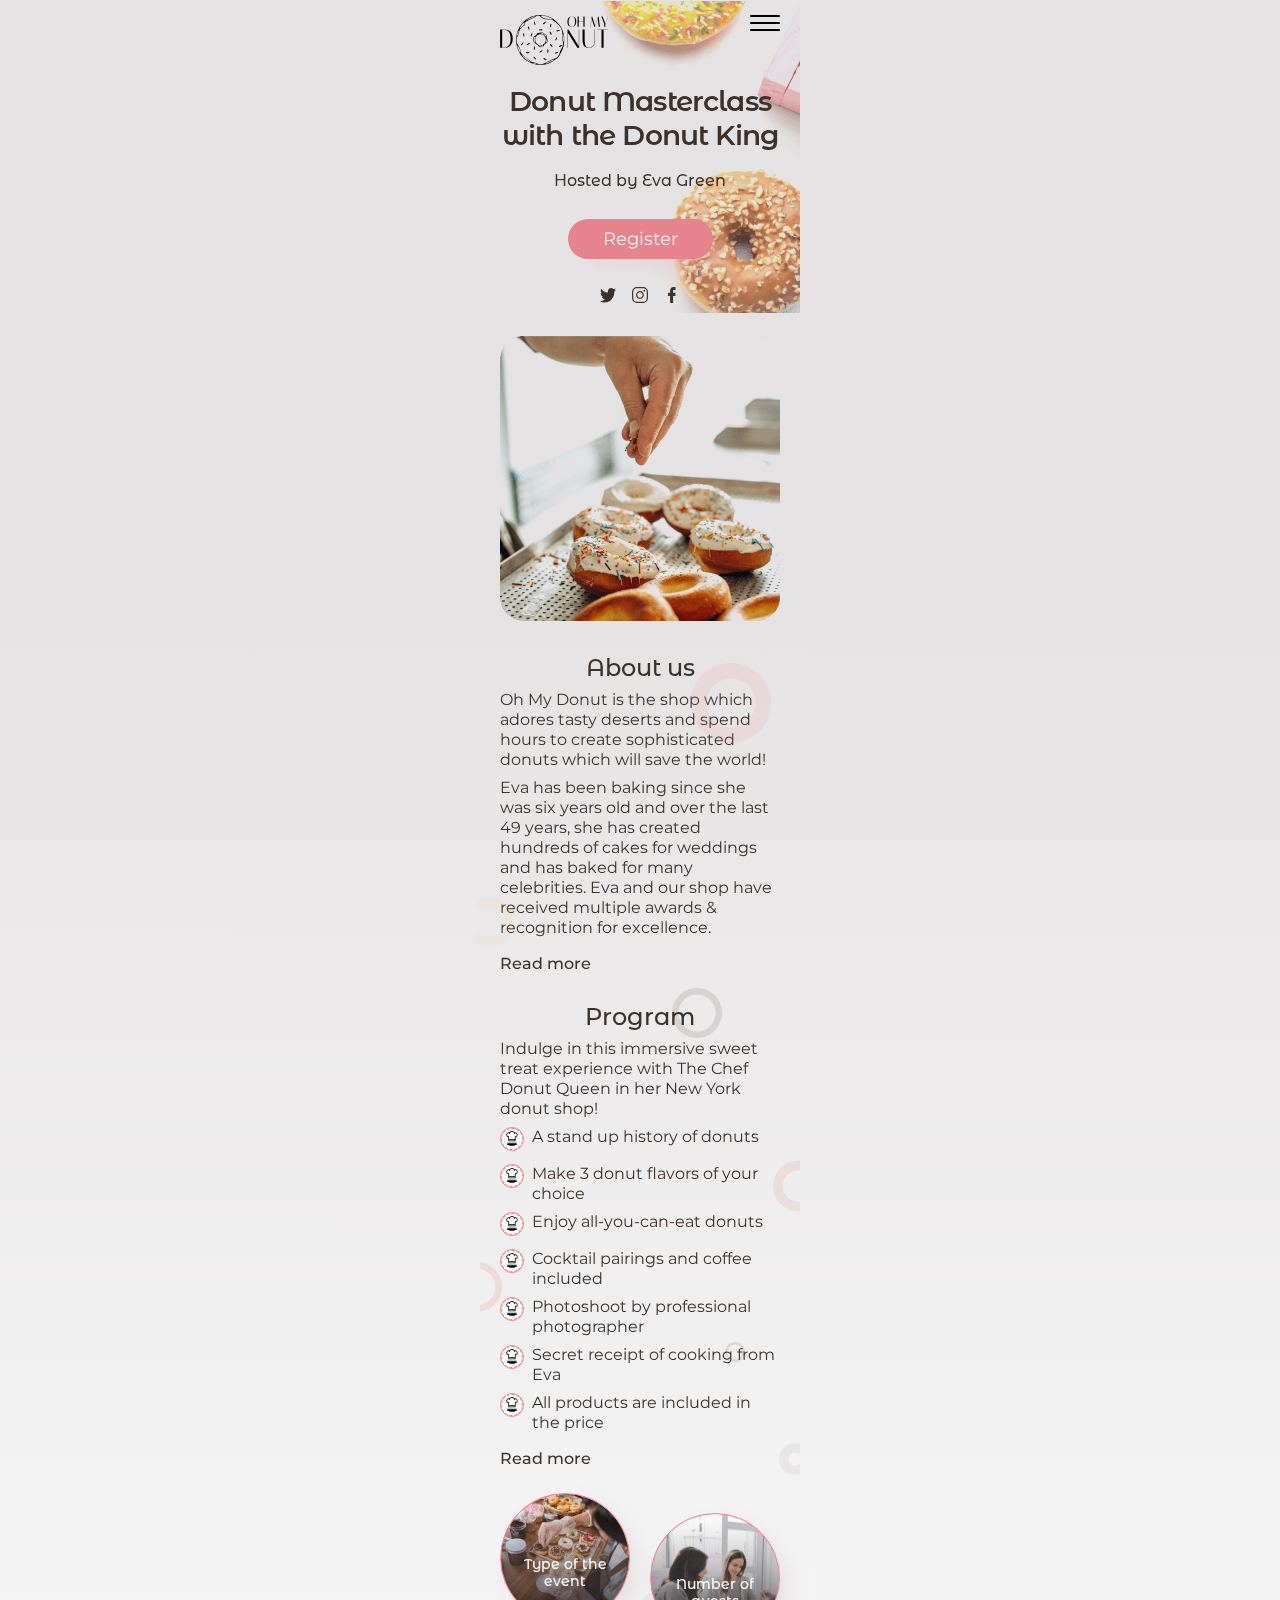
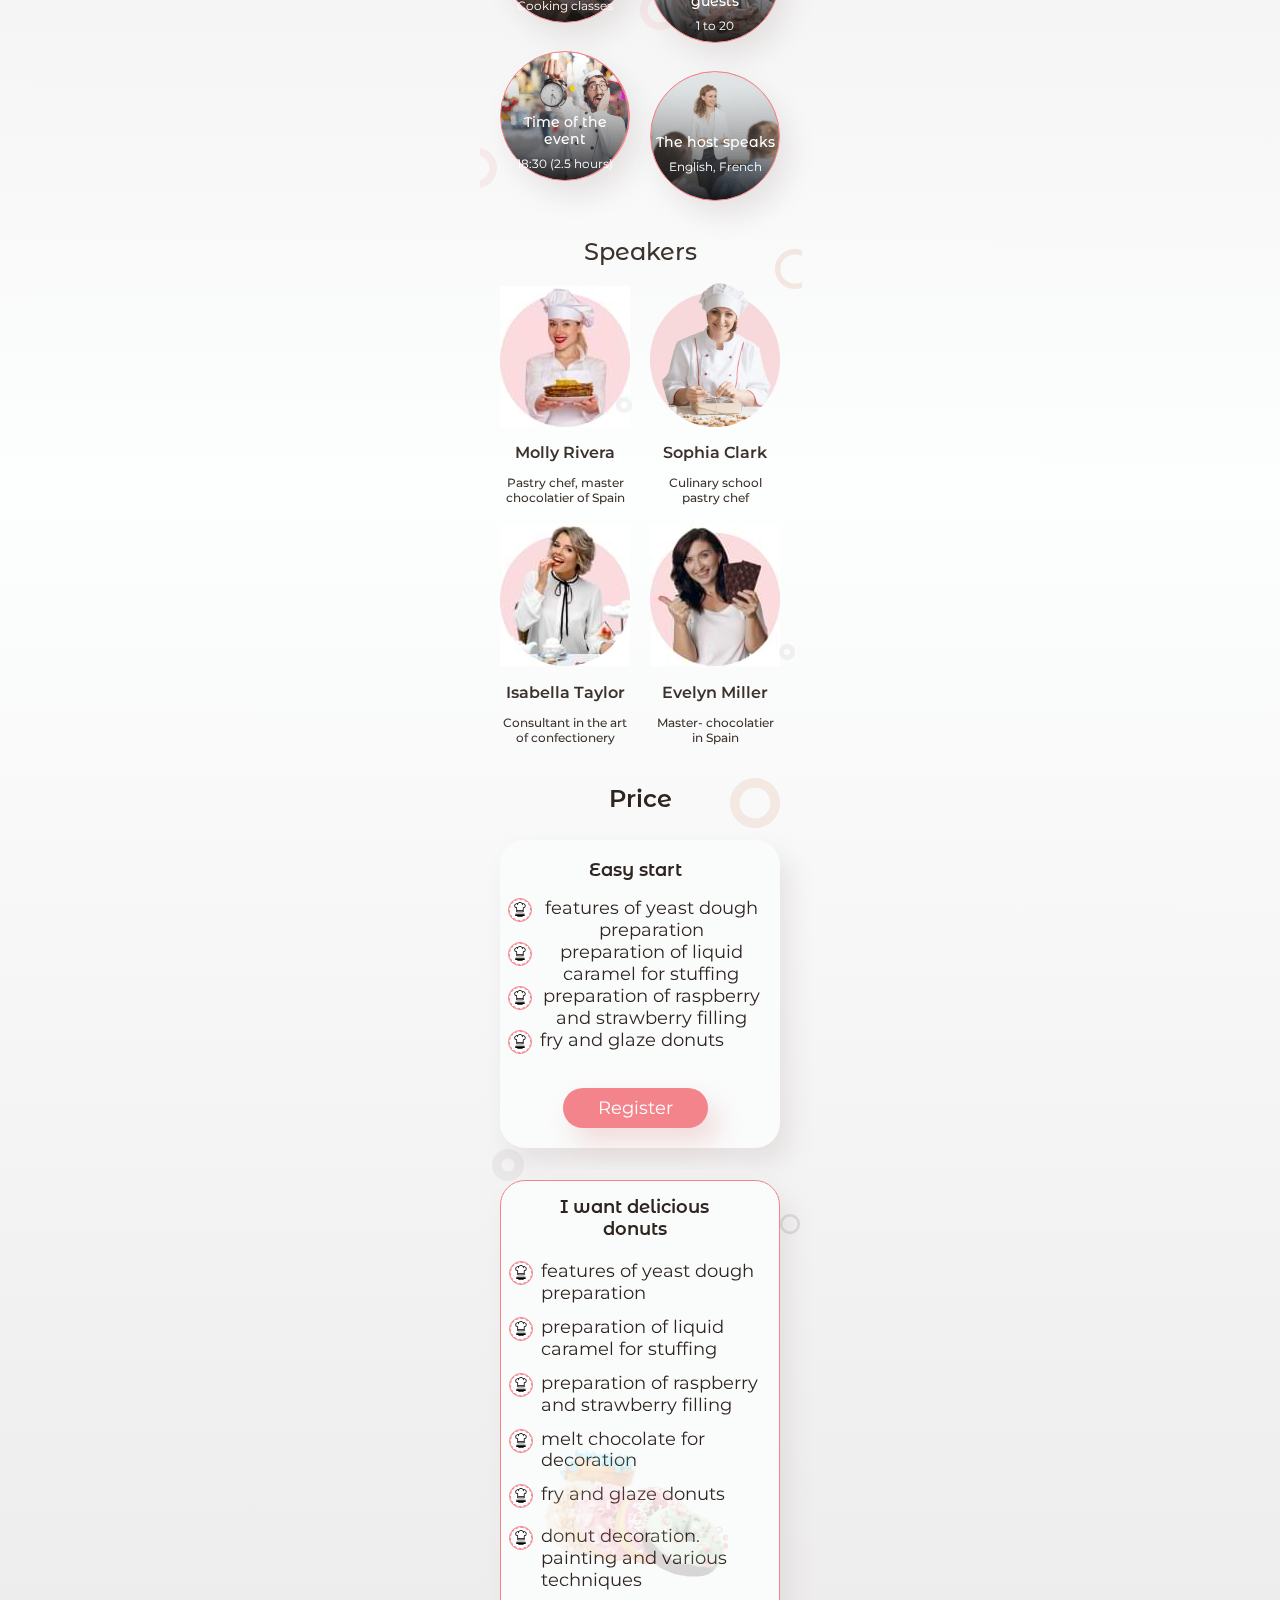
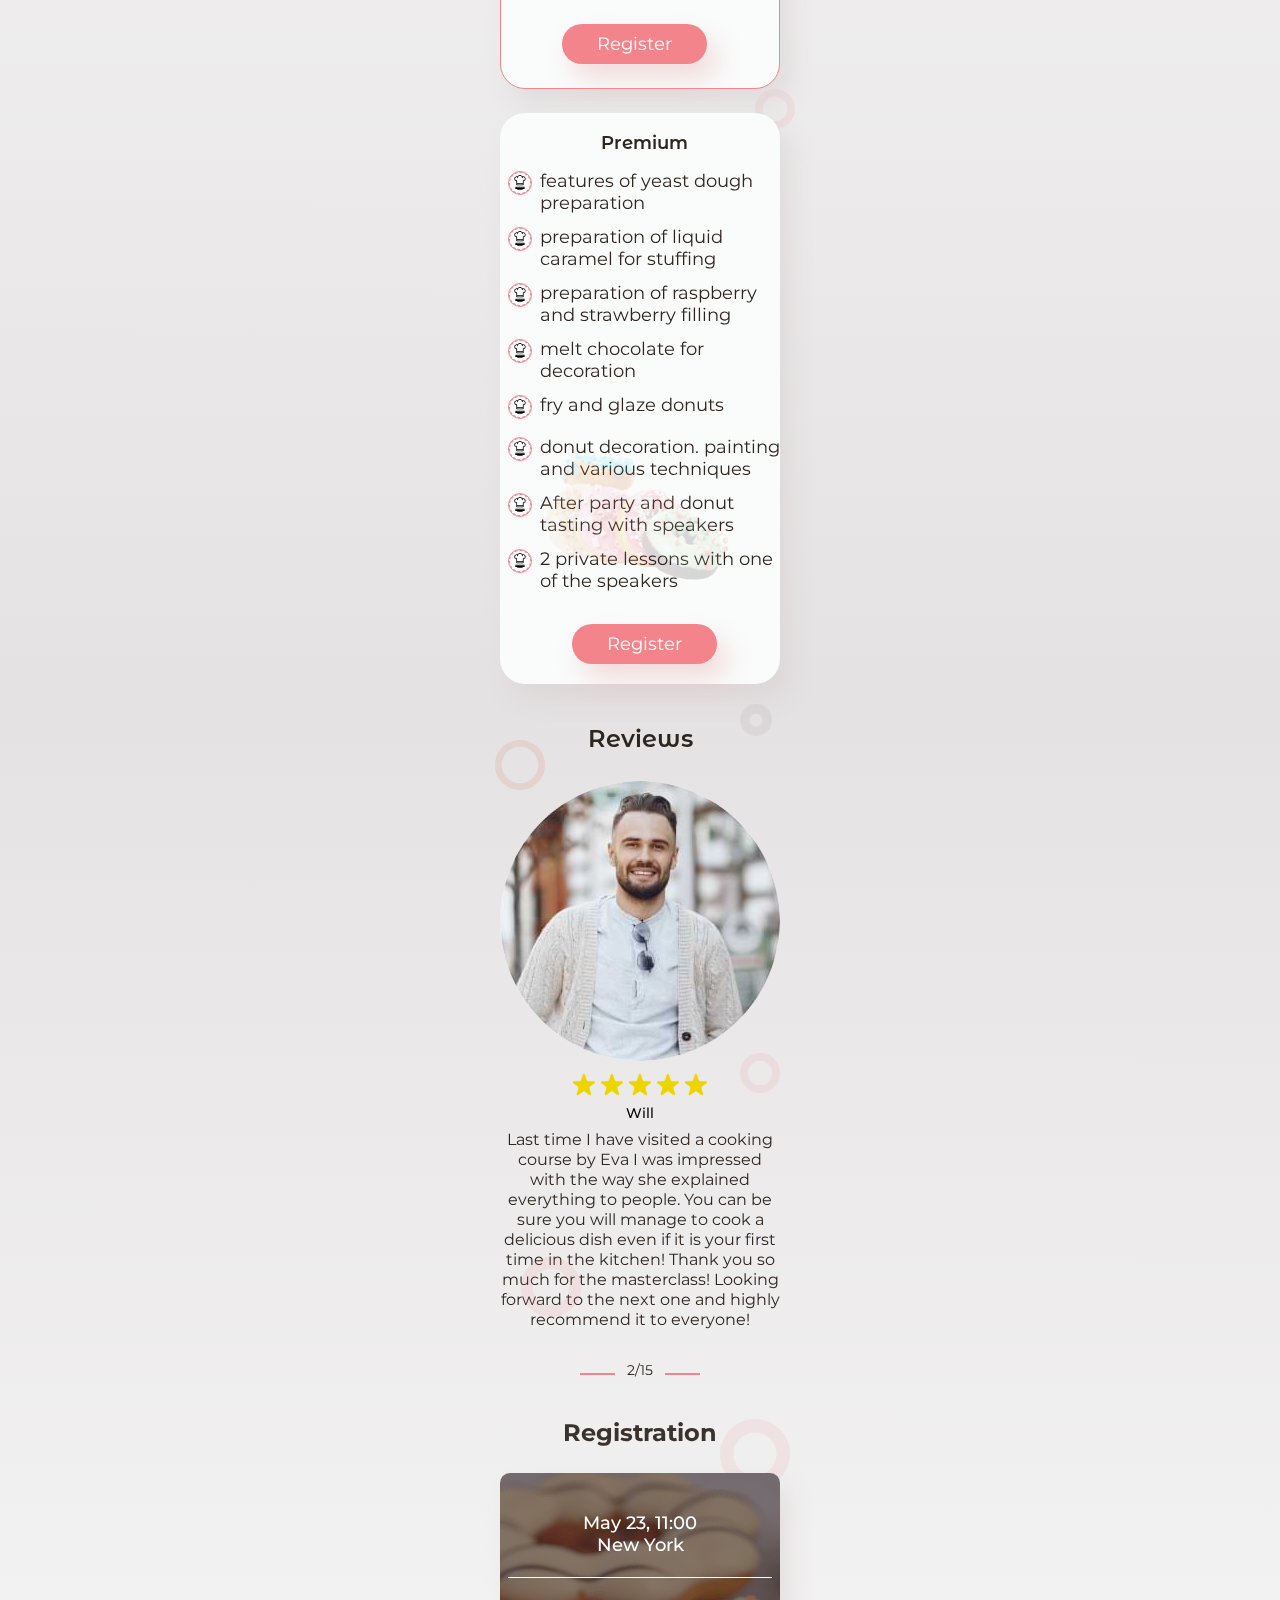
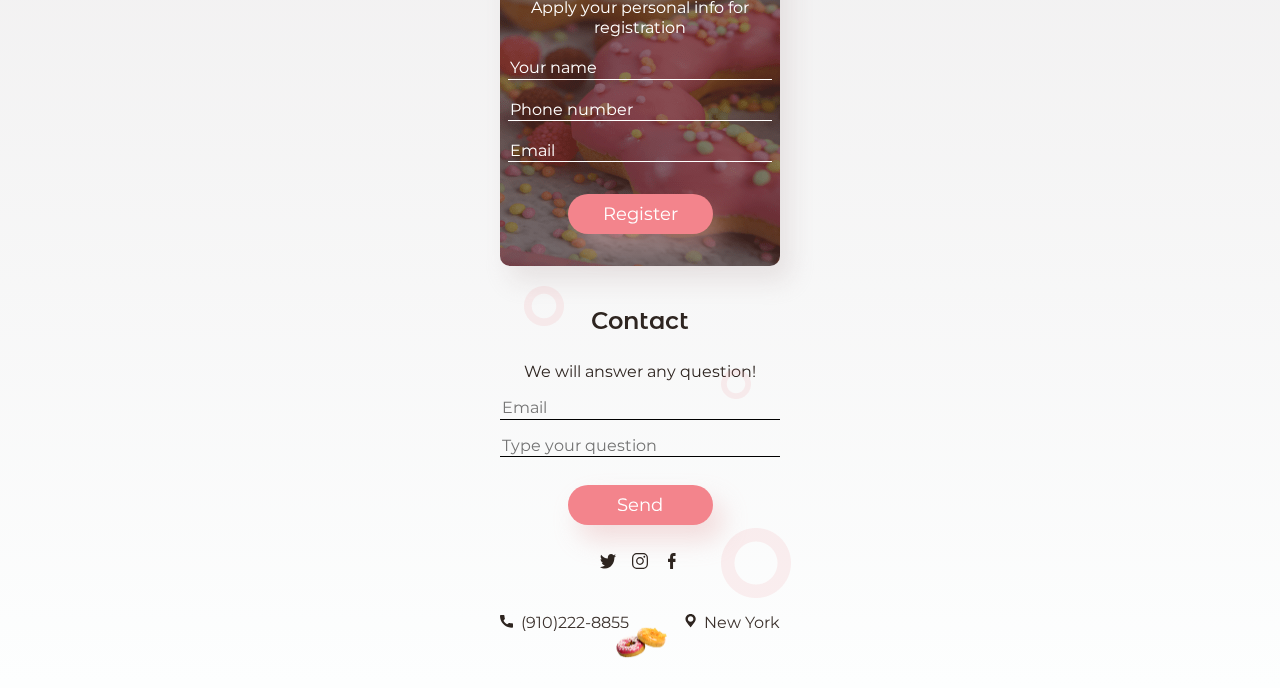
==== commit 9719f408: "add burger-menu. links. pages for read more" ====
--- a/index.html
+++ b/index.html
@@ -19,19 +19,35 @@
 <body>
     <header>
         <div class="container header__wrapper">
-            <div class="logo">
+            <a  class="logo"  href="">
                 <svg width="108" height="50">
                     <use href="./img/symbol-defs2.svg#icon-logo"></use>
                 </svg>
-            </div>
-            <div class="menu">
+           </a>
+
+            <div class="header__menu">
+
                 <button class="header__button">
-                    <svg width="30" height="16">
+                    <svg class="icon-menu" width="30" height="16">
                         <use href="./img/symbol-defs2.svg#icon-menu"></use>
                     </svg>
+                    <svg  class="icon-close visually-hidden" width="32" height="32">
+                        <use href="./img/symbol-defs2.svg#icon-close"></use>
+                    </svg>
                 </button>
 
             </div>
+        </div>
+
+        <div class="header__modal visually-hidden">
+            <ul class="header__modal-list">
+                <li><a href="">About us</a></li>
+                <li><a href="">Program</a></li>
+                <li><a href="">Speaker</a></li>
+                <li><a href="">Price</a></li>
+                <li><a href="">Reviws</a></li>
+                <li><a href="">Contact</a></li>
+            </ul>
         </div>
     </header>
 
@@ -42,24 +58,26 @@
                     <h1 class="hero__title">Donut Masterclass
                     with the Donut King</h1>
                     <h2 class="hero__post-title">Hosted by Eva Green</h2>
-                    <button class="button hero__button" type="button">Register</button>
+                    <a href="#registration">
+                     <button class="button hero__button" type="button">Register</button>
+                    </a>
                     <ul class="hero__list">
                         <li>
-                            <a>
+                            <a href="https://twitter.com/" target="_blank" rel="noreferrer noopener">
                                 <svg width="16" height="16">
                                     <use href="./img/symbol-defs2.svg#icon-twitter"></use>
                                 </svg>
                             </a>
                         </li>
                         <li>
-                            <a>
+                            <a href="https://www.instagram.com/" target="_blank" rel="noreferrer noopener">
                                 <svg width="16" height="16">
                                     <use href="./img/symbol-defs2.svg#icon-instagram"></use>
                                 </svg>
                             </a>
                         </li>
                         <li>
-                            <a>
+                            <a href="https://www.facebook.com/" target="_blank" rel="noreferrer noopener">
                                 <svg width="16" height="16">
                                     <use href="./img/symbol-defs2.svg#icon-facebook"></use>
                                 </svg>
@@ -88,7 +106,7 @@
                     weddings and has baked for many celebrities. Eva and our shop have received multiple awards & recognition for
                     excellence.
                     </p>
-                    <a class="about__link" href="">Read more</a>
+                    <a class="about__link" href="./about.html">Read more</a>
                 </div>
             </div>
         </section>
@@ -156,7 +174,7 @@
                         <p>All products are included in the price</p>
                     </li>
                 </ul>
-                <a class="program__link" href="">Read more</a>
+                <a class="program__link" href="./program.html">Read more</a>
                 <div class="program__foto-wrapper">
                     <ul class="program__foto-list">
                         <li class="program__foto-set program__foto-set-img1">
@@ -260,7 +278,9 @@
                             <p class="price__set-text">fry and glaze donuts</p>
                         </li>
                     </ul>
+                    <a href="#registration">
                     <button class="button price__button" type="button">Register</button>
+                    </a>
                 </div>
                 <div class="price__decor-2"></div>
             </div>
@@ -322,7 +342,9 @@
                             <p>donut decoration. painting and various techniques</p>
                         </li>
                     </ul>
-                    <button class="button donuts__button" type="button">Register</button>
+                    <a href="#registration">
+                     <button class="button donuts__button" type="button">Register</button>
+                    </a>
                 </div>
                 <div class="donuts__decor-donuts"></div>
                 <div class="donuts__decor-4"></div>
@@ -399,7 +421,9 @@
                             <p>2 private lessons with one of the speakers</p>
                         </li>
                     </ul>
-                    <button class="button premium__button" type="button">Register</button>
+                    <a href="#registration">
+                        <button class="button premium__button" type="button">Register</button>
+                    </a>
                 </div>
                 <div class="premium__decor-donuts"></div>
             </div>
@@ -439,7 +463,7 @@
             </div>
         </section>
 
-        <section class="registration">
+        <section class="registration" id="registration">
             <div class="container registration__wrapper">
                 <div class="registration__decor"></div>
                 <h2 class="registration__title">Registration</h2>
@@ -458,7 +482,7 @@
                         <label>
                             <input class="registration-form__input" type="email" name="email" placeholder="Email">
                         </label>
-                        <button class="button registration-form__button" type="submit">Register</button>
+                            <button class="button registration-form__button" type="submit">Register</button>
                     </form>
                 </div>
             </div>
@@ -525,6 +549,6 @@
             <img class="footer__image" src="./img/footer/donuts-1.png" alt="donuts" width="60" height="40">
         </div>
     </footer>
-    <script src="./js/header-button.js"></script>
+    <script src="./js/modal.js" type="module"></script>
 </body>
 </html>--- a/css/main.min.css
+++ b/css/main.min.css
@@ -1 +1 @@
-.visually-hidden{position:absolute;white-space:nowrap;width:1px;height:1px;overflow:hidden;border:0;padding:0;clip:rect(0 0 0 0);-webkit-clip-path:inset(50%);clip-path:inset(50%);margin:-1px}body{font-family:"Montserrat",sans-serif;font-style:normal;color:#3c322d;margin-top:5px;margin-bottom:5px;background-image:linear-gradient(180.11deg, #E5E2E3 10.73%, #FDFEFE 38.02%, #E5E2E3 71.11%, #FDFEFE 99.91%)}button{background-color:inherit;padding:0;margin:0;border:none}.button{font-family:"Montserrat";font-style:normal;font-weight:400;font-size:18px;line-height:22px;color:#fff;background:#f3848c;-webkit-box-shadow:10px 15px 25px rgba(232,183,183,.45);box-shadow:10px 15px 25px rgba(232,183,183,.45);border-radius:25px;width:145px;height:40px}a{text-decoration:none;color:inherit}h1,h2,h3,h4,h5,h6{margin:0}p{margin:0}ul{margin:0;padding:0}li{margin:0;text-decoration:none;list-style:none}svg{padding:0}.container{margin:0 auto;width:320px;padding-left:20px;padding-right:20px}.icon{display:-webkit-inline-box;display:-ms-inline-flexbox;display:inline-flex;border-radius:50%;border:1px solid #f3848c;outline:.5px dashed #f3848c;outline-offset:-2px;background-color:#fff;margin-right:8px;width:24px;height:24px;-webkit-box-pack:center;-ms-flex-pack:center;justify-content:center;-webkit-box-align:center;-ms-flex-align:center;align-items:center;padding:3px}.header__wrapper{display:-webkit-box;display:-ms-flexbox;display:flex;padding-top:16px;padding-bottom:10px;-webkit-box-pack:justify;-ms-flex-pack:justify;justify-content:space-between}.hero__and-header{background-image:url(../img/hero/hero-bg-1.png);background-repeat:no-repeat;mix-blend-mode:darken;width:320px;margin-top:-78px;margin-left:auto;margin-right:auto}.hero__wrapper{padding-top:84px;padding-bottom:8px;text-align:center}.hero__title{font-family:"Montserrat Alternates";font-weight:600;font-size:28px;line-height:1.21;letter-spacing:-0.03em}.hero__post-title{margin-top:18px;font-family:"Montserrat Alternates";font-weight:500;font-size:16px;line-height:1.25}.hero__button{margin-top:28px}.hero__list{display:-webkit-box;display:-ms-flexbox;display:flex;-webkit-box-pack:center;-ms-flex-pack:center;justify-content:center;gap:16px;margin-top:28px}.about__wrapper{padding-top:20px;padding-bottom:14px}.about__thumb{mix-blend-mode:darken}.about__envelop{position:relative}.about__decor{position:absolute;top:10px;right:-5px;width:308px;height:284px;background-image:url(../img/about/about-decor-1.png);background-repeat:no-repeat}.about__title{margin-top:28px;text-align:center;font-family:"Montserrat Alternates";font-weight:500;font-size:24px;line-height:1.21}.about__text-1{margin-top:8px;font-weight:400;font-size:16px;line-height:1.25}.about__text-2{margin-top:8px;margin-bottom:16px;font-weight:400;font-size:16px;line-height:1.25}.about__link{font-weight:500;font-size:16px;line-height:1.25;color:#3c322d}.program__wrapper{padding-top:14px;padding-bottom:18px;background-image:url(../img/program/program-bg-1.png);background-repeat:no-repeat}.program__title{font-family:"Montserrat Alternates";font-weight:500;font-size:24px;line-height:1.21;text-align:center}.program__text{margin-top:8px;font-weight:400;font-size:16px;line-height:1.25}.program__list{font-weight:400;font-size:16px;line-height:1.25;margin-bottom:16px}.program__set{display:-webkit-box;display:-ms-flexbox;display:flex;margin-top:8px}.program__link{margin-top:16px;font-weight:500;font-size:16px;line-height:1.25}.program__foto-wrapper{display:-webkit-box;display:-ms-flexbox;display:flex;gap:20px}.program__foto-list{margin-top:24px;outline:solid none}.program__foto-list-1{margin-top:24px;margin-bottom:20px}.program__foto-list-2{margin-top:44px}.program__foto-set{border:1px solid #f3848c;border-radius:50%;width:130px;height:130px;background-position:center;background:linear-gradient(0.1deg, #000000 -10.83%, rgba(156, 156, 156, 0) 88.01%)}.program__foto-set:first-child{margin-bottom:28px}.program__foto-set-img1{background-image:url(../img/program/program-foto-1-1.png);background-position:top -11px left -16px;background-repeat:no-repeat;-webkit-box-shadow:10px 15px 25px rgba(210,201,201,.45);box-shadow:10px 15px 25px rgba(210,201,201,.45)}.program__foto-set-img2{background-image:url(../img/program/program-foto-3-1.png);background-position:top -11px left -16px;background-repeat:no-repeat;-webkit-box-shadow:10px 15px 25px rgba(210,201,201,.45);box-shadow:10px 15px 25px rgba(210,201,201,.45)}.program__foto-set-img3{background-image:url(../img/program/program-foto-2-1.png);background-position:top -11px left -16px;background-repeat:no-repeat;-webkit-box-shadow:10px 15px 25px rgba(210,201,201,.45);box-shadow:10px 15px 25px rgba(210,201,201,.45)}.program__foto-set-img4{background-image:url(../img/program/program-foto-4-1.png);background-position:top -11px left -16px;background-repeat:no-repeat;-webkit-box-shadow:10px 15px 25px rgba(210,201,201,.45);box-shadow:10px 15px 25px rgba(210,201,201,.45)}.program__foto-envelop{outline:solid orange;margin-top:62px;margin-bottom:28px;text-align:center}.program__foto-img{padding-top:62px;display:inline-block;text-align:center}.program__foto-name{font-family:"Montserrat Alternates";font-weight:500;font-size:14px;line-height:1.21;color:#fff}.program__foto-text{margin-top:8px;font-weight:400;font-size:12px;line-height:1.25;color:#fff}.speakers__wrapper{padding-top:18px;padding-bottom:18px;text-align:center;position:relative}.speakers__decor{position:absolute;top:30px;right:-15px;width:199px;height:411px;background-image:url(../img/speakers/Decor.png);background-repeat:no-repeat}.speakers__title{font-family:"Montserrat Alternates";font-weight:500;font-size:24px;line-height:1.21}.speakers__list{display:-webkit-box;display:-ms-flexbox;display:flex;-ms-flex-wrap:wrap;flex-wrap:wrap;gap:20px;margin-top:16px}.speakers__set{width:calc((100% - 20px)/2);margin-top:0}.speakers__name{margin-top:12px;font-weight:600;font-size:16px;line-height:1.25}.speakers__paragraph{margin-top:12px;font-weight:500;font-size:12px;line-height:1.25}.price__wrapper{position:relative;padding-top:21px;padding-bottom:16px;text-align:center;color:#2e2520}.price__decor-1{position:absolute;top:15px;right:20px;width:50px;height:50px;background-image:url(/img/price/decor-1.png)}.price__title{font-family:"Montserrat Alternates";font-weight:600;font-size:24px;line-height:1.21}.price__list-wrapper{margin-top:27px;padding:20px 18px 20px 8px;background:#fafbfb;-webkit-box-shadow:10px 15px 25px rgba(210,201,201,.45);box-shadow:10px 15px 25px rgba(210,201,201,.45);border-radius:25px}.price__list-title{font-family:"Montserrat Alternates";font-weight:600;font-size:18px;line-height:1.22}.price__list{margin-top:16px}.price__set{display:-webkit-box;display:-ms-flexbox;display:flex}.price__set-text{font-weight:400;font-size:18px;line-height:1.22}.price__button{margin-top:30px}.price__decor-2{position:absolute;left:12px;bottom:-17px;width:32px;height:32px;background-image:url(../img/price/decor-2.png)}.donuts__wrapper{position:relative;padding-top:16px;padding-bottom:12px;color:#2e2520}.donuts__decor-3{position:absolute;right:0;top:50px;width:20px;height:20px;background-image:url(../img/price/decor-3.png)}.donuts__list-wrapper{padding:16px 19px 24px 8px;background:#fafbfb;border:1px solid #f3848c;-webkit-box-shadow:10px 15px 25px rgba(210,201,201,.45);box-shadow:10px 15px 25px rgba(210,201,201,.45);border-radius:25px;text-align:center}.donuts__title{font-family:"Montserrat Alternates";font-weight:600;font-size:18px;line-height:1.22}.donuts__list{margin-top:20px;text-align:left;font-weight:400;font-size:18px;line-height:1.22}.donuts__set{display:-webkit-box;display:-ms-flexbox;display:flex;margin-top:12px}.donuts__set:first-child{margin-top:0}.donuts__icon{margin-right:10px}.donuts__button{margin-top:32px}.donuts__decor-donuts{position:absolute;right:61px;bottom:116px;width:200px;height:145px;background-image:url(../img/price/decor-donuts-1.png)}.donuts__decor-4{position:absolute;z-index:-1;right:5px;bottom:-28px;width:40px;height:40px;background-image:url(../img/price/decor-4.png)}.premium__wrapper{position:relative;padding-top:12px;padding-bottom:20px}.premium__list-wrapper{padding-top:20px;padding-bottom:20px;padding-left:8px;text-align:center;color:#2e2520;background:#fafbfb;-webkit-box-shadow:10px 15px 25px rgba(210,201,201,.45);box-shadow:10px 15px 25px rgba(210,201,201,.45);border-radius:25px}.premium__title{font-family:"Montserrat Alternates";font-weight:600;font-size:18px;line-height:1.22}.premium__list{margin-top:16px;text-align:left;font-weight:400;font-size:18px;line-height:1.22}.premium__set{display:-webkit-box;display:-ms-flexbox;display:flex;margin-top:12px}.premium__set:first-child{margin-top:0}.premium__icon{margin-right:10px}.premium__button{margin-top:32px}.premium__decor-donuts{position:absolute;right:61px;bottom:116px;width:200px;height:145px;background-image:url(../img/price/decor-donuts-1.png)}.reviews__wrapper{position:relative;padding-top:20px;padding-bottom:20px;text-align:center;color:#2e2520}.reviews__decor{position:absolute;top:0;right:20px;width:285px;height:613px;background-image:url(../img/reviews/Decor.png)}.reviews__title{font-family:"Montserrat Alternates";font-weight:600;font-size:24px;line-height:1.21}.reviews__image{margin-top:27px;border-radius:50%}.reviews__stars{display:-webkit-box;display:-ms-flexbox;display:flex;-webkit-box-pack:center;-ms-flex-pack:center;justify-content:center;gap:4px;margin-top:8px}.reviews__name{margin-top:8px;font-family:"Montserrat";font-weight:500;font-size:14px;line-height:1.21;color:#000}.reviews__text{margin-top:8px;font-weight:400;font-size:16px;line-height:1.25}.reviews__number{margin-top:32px;font-weight:400;font-size:14px;line-height:1.21}.reviews__number::before{content:"";display:inline-block;width:35px;height:0;border:1px solid #f3848c;background-color:#f3848c;margin-right:12px}.reviews__number::after{content:"";display:inline-block;width:35px;height:0;border:1px solid #f3848c;background-color:#f3848c;margin-left:12px}.registration__wrapper{position:relative;padding-top:20px;padding-bottom:20px;text-align:center}.registration__decor{position:absolute;z-index:-1;right:10px;top:20px;width:70px;height:70px;background-image:url(../img/registration/Decor.png)}.registration-form{margin-top:20px;font-weight:400;font-size:16px;line-height:1.25}.registration-form__wrapper{margin-top:27px;padding:40px 8px 32px 8px;text-align:center;background-image:-webkit-gradient(linear, left bottom, left top, from(rgba(61, 44, 44, 0.6))),url(../img/registration/donuts-1.png);background-image:linear-gradient(to top, rgba(61, 44, 44, 0.6)),url(../img/registration/donuts-1.png);background-color:#3d2c2c;-webkit-box-shadow:10px 15px 25px rgba(210,201,201,.45);box-shadow:10px 15px 25px rgba(210,201,201,.45);border-radius:10px;color:#fff}.registration-form__title{font-weight:500;font-size:18px;line-height:1.22}.registration-form__title::after{content:"";display:block;width:264px;height:1px;background-color:#fff;margin-top:20px}.registration-form__input{background-color:inherit;margin-top:20px;width:264px;border-top:none;border-left:none;border-right:none;border-bottom:1px solid #fff}.registration-form__input::-webkit-input-placeholder{color:#fff}.registration-form__input::-moz-placeholder{color:#fff}.registration-form__input:-ms-input-placeholder{color:#fff}.registration-form__input::-ms-input-placeholder{color:#fff}.registration-form__input::placeholder{color:#fff}.registration-form__button{margin-top:32px}.contact__wrapper{position:relative;padding-top:20px;padding-bottom:20px;color:#2e2520;text-align:center}.contact__decor{position:absolute;right:9px;top:0;width:267px;height:312px;background-image:url(../img/contact/Decor.png)}.contact__title{font-family:"Montserrat Alternates";font-weight:600;font-size:24px;line-height:1.21}.contact__social{display:-webkit-box;display:-ms-flexbox;display:flex;-webkit-box-pack:center;-ms-flex-pack:center;justify-content:center;gap:16px;margin-top:28px}.contact-form{font-weight:400;font-size:16px;line-height:1.25}.contact-form__legend{margin-top:27px}.contact-form__input{margin-top:20px;color:rgba(0,0,0,.5);width:100%;background-color:inherit;border-top:none;border-left:none;border-right:none;border-bottom:1px solid #000}.contact-form__input:first-child{margin-top:16px}.contact-form__button{margin-top:28px}.footer{padding-top:20px;padding-bottom:17px;text-align:center}.footer__wrapper{display:-webkit-box;display:-ms-flexbox;display:flex;-webkit-box-pack:justify;-ms-flex-pack:justify;justify-content:space-between}.footer__icon{margin-right:4px}.footer__image{margin-top:-10px}/*# sourceMappingURL=main.min.css.map */+.visually-hidden{position:absolute;white-space:nowrap;width:1px;height:1px;overflow:hidden;border:0;padding:0;clip:rect(0 0 0 0);-webkit-clip-path:inset(50%);clip-path:inset(50%);margin:-1px}body{font-family:"Montserrat",sans-serif;font-style:normal;color:#3c322d;margin-top:-1px;margin-bottom:5px;background-image:linear-gradient(180.11deg, #E5E2E3 10.73%, #FDFEFE 38.02%, #E5E2E3 71.11%, #FDFEFE 99.91%)}button{background-color:inherit;padding:0;margin:0;border:none}.button{font-family:"Montserrat";font-style:normal;font-weight:400;font-size:18px;line-height:22px;color:#fff;background:#f3848c;-webkit-box-shadow:10px 15px 25px rgba(232,183,183,.45);box-shadow:10px 15px 25px rgba(232,183,183,.45);border-radius:25px;width:145px;height:40px;cursor:pointer}a{text-decoration:none;color:inherit;cursor:pointer}h1,h2,h3,h4,h5,h6{margin:0}p{margin:0}ul{margin:0;padding:0}li{margin:0;text-decoration:none;list-style:none}svg{padding:0}.container{margin:0 auto;width:320px;padding-left:20px;padding-right:20px}.icon{display:-webkit-inline-box;display:-ms-inline-flexbox;display:inline-flex;border-radius:50%;border:1px solid #f3848c;outline:.5px dashed #f3848c;outline-offset:-2px;background-color:#fff;margin-right:8px;width:24px;height:24px;-webkit-box-pack:center;-ms-flex-pack:center;justify-content:center;-webkit-box-align:center;-ms-flex-align:center;align-items:center;padding:3px}.header{position:relative}.header__wrapper{display:-webkit-box;display:-ms-flexbox;display:flex;padding-top:16px;padding-bottom:10px;-webkit-box-pack:justify;-ms-flex-pack:justify;justify-content:space-between}.header__button{position:relative;z-index:4}.header__modal{position:fixed;top:0;z-index:3;background-image:url(../img/header/Decor-modal.png);background-repeat:no-repeat;background-position:left bottom;background-color:#e5e2e3;width:100vw;height:100vh;text-align:center;padding:112px 95px 52px 95px;font-family:"Montserrat Alternates";font-weight:500;font-size:28px;line-height:1.21;color:#3c322d}.header__modal ul{height:100%;display:-webkit-box;display:-ms-flexbox;display:flex;-webkit-box-orient:vertical;-webkit-box-direction:normal;-ms-flex-direction:column;flex-direction:column;-webkit-box-pack:justify;-ms-flex-pack:justify;justify-content:space-between;cursor:pointer}.header__modal a:active,.header__modal a:hover,.header__modal a:focus-within{color:#fff;background:-webkit-gradient(linear, left top, left bottom, from(rgba(248, 110, 103, 0.63)), to(rgba(253, 86, 143, 0.86)));background:linear-gradient(180deg, rgba(248, 110, 103, 0.63) 0%, rgba(253, 86, 143, 0.86) 100%);-webkit-box-shadow:0px 7px 27px -2px rgba(253,88,140,.35);box-shadow:0px 7px 27px -2px rgba(253,88,140,.35)}.logo{position:relative;z-index:4}.hero__and-header{background-image:url(../img/hero/hero-bg-1.png);background-repeat:no-repeat;mix-blend-mode:darken;width:320px;margin-top:-78px;margin-left:auto;margin-right:auto}.hero__wrapper{padding-top:84px;padding-bottom:8px;text-align:center}.hero__title{font-family:"Montserrat Alternates";font-weight:600;font-size:28px;line-height:1.21;letter-spacing:-0.03em}.hero__post-title{margin-top:18px;font-family:"Montserrat Alternates";font-weight:500;font-size:16px;line-height:1.25}.hero__button{margin-top:28px}.hero__list{display:-webkit-box;display:-ms-flexbox;display:flex;-webkit-box-pack:center;-ms-flex-pack:center;justify-content:center;gap:16px;margin-top:28px}.hero__list svg{fill:#3c322d}.about__wrapper{padding-top:20px;padding-bottom:14px}.about__thumb{mix-blend-mode:darken}.about__envelop{position:relative}.about__decor{position:absolute;top:10px;right:-5px;width:308px;height:284px;background-image:url(../img/about/about-decor-1.png);background-repeat:no-repeat}.about__title{margin-top:28px;text-align:center;font-family:"Montserrat Alternates";font-weight:500;font-size:24px;line-height:1.21}.about__text-1{margin-top:8px;font-weight:400;font-size:16px;line-height:1.25}.about__text-2{margin-top:8px;margin-bottom:16px;font-weight:400;font-size:16px;line-height:1.25}.about__link{font-weight:500;font-size:16px;line-height:1.25;color:#3c322d}.program__wrapper{padding-top:14px;padding-bottom:18px;background-image:url(../img/program/program-bg-1.png);background-repeat:no-repeat}.program__title{font-family:"Montserrat Alternates";font-weight:500;font-size:24px;line-height:1.21;text-align:center}.program__text{margin-top:8px;font-weight:400;font-size:16px;line-height:1.25}.program__list{font-weight:400;font-size:16px;line-height:1.25;margin-bottom:16px}.program__set{display:-webkit-box;display:-ms-flexbox;display:flex;margin-top:8px}.program__link{margin-top:16px;font-weight:500;font-size:16px;line-height:1.25}.program__foto-wrapper{display:-webkit-box;display:-ms-flexbox;display:flex;gap:20px}.program__foto-list{margin-top:24px;outline:solid none}.program__foto-list-1{margin-top:24px;margin-bottom:20px}.program__foto-list-2{margin-top:44px}.program__foto-set{border:1px solid #f3848c;border-radius:50%;width:130px;height:130px;background-position:center;background:linear-gradient(0.1deg, #000000 -10.83%, rgba(156, 156, 156, 0) 88.01%)}.program__foto-set:first-child{margin-bottom:28px}.program__foto-set-img1{background-image:url(../img/program/program-foto-1-1.png);background-position:top -11px left -16px;background-repeat:no-repeat;-webkit-box-shadow:10px 15px 25px rgba(210,201,201,.45);box-shadow:10px 15px 25px rgba(210,201,201,.45)}.program__foto-set-img2{background-image:url(../img/program/program-foto-3-1.png);background-position:top -11px left -16px;background-repeat:no-repeat;-webkit-box-shadow:10px 15px 25px rgba(210,201,201,.45);box-shadow:10px 15px 25px rgba(210,201,201,.45)}.program__foto-set-img3{background-image:url(../img/program/program-foto-2-1.png);background-position:top -11px left -16px;background-repeat:no-repeat;-webkit-box-shadow:10px 15px 25px rgba(210,201,201,.45);box-shadow:10px 15px 25px rgba(210,201,201,.45)}.program__foto-set-img4{background-image:url(../img/program/program-foto-4-1.png);background-position:top -11px left -16px;background-repeat:no-repeat;-webkit-box-shadow:10px 15px 25px rgba(210,201,201,.45);box-shadow:10px 15px 25px rgba(210,201,201,.45)}.program__foto-envelop{outline:solid orange;margin-top:62px;margin-bottom:28px;text-align:center}.program__foto-img{padding-top:62px;display:inline-block;text-align:center}.program__foto-name{font-family:"Montserrat Alternates";font-weight:500;font-size:14px;line-height:1.21;color:#fff}.program__foto-text{margin-top:8px;font-weight:400;font-size:12px;line-height:1.25;color:#fff}.speakers__wrapper{padding-top:18px;padding-bottom:18px;text-align:center;position:relative}.speakers__decor{position:absolute;top:30px;right:-15px;width:199px;height:411px;background-image:url(../img/speakers/Decor.png);background-repeat:no-repeat}.speakers__title{font-family:"Montserrat Alternates";font-weight:500;font-size:24px;line-height:1.21}.speakers__list{display:-webkit-box;display:-ms-flexbox;display:flex;-ms-flex-wrap:wrap;flex-wrap:wrap;gap:20px;margin-top:16px;-webkit-box-align:end;-ms-flex-align:end;align-items:flex-end}.speakers__set{width:calc((100% - 20px)/2);margin-top:0}.speakers__name{margin-top:12px;font-weight:600;font-size:16px;line-height:1.25}.speakers__paragraph{margin-top:12px;font-weight:500;font-size:12px;line-height:1.25}.price__wrapper{position:relative;padding-top:21px;padding-bottom:16px;text-align:center;color:#2e2520}.price__decor-1{position:absolute;top:15px;right:20px;width:50px;height:50px;background-image:url(../img/price/decor-1.png)}.price__title{font-family:"Montserrat Alternates";font-weight:600;font-size:24px;line-height:1.21}.price__list-wrapper{margin-top:27px;padding:20px 18px 20px 8px;background:#fafbfb;-webkit-box-shadow:10px 15px 25px rgba(210,201,201,.45);box-shadow:10px 15px 25px rgba(210,201,201,.45);border-radius:25px}.price__list-title{font-family:"Montserrat Alternates";font-weight:600;font-size:18px;line-height:1.22}.price__list{margin-top:16px}.price__set{display:-webkit-box;display:-ms-flexbox;display:flex}.price__set-text{font-weight:400;font-size:18px;line-height:1.22}.price__button{margin-top:30px}.price__decor-2{position:absolute;left:12px;bottom:-17px;width:32px;height:32px;background-image:url(../img/price/decor-2.png)}.donuts__wrapper{position:relative;padding-top:16px;padding-bottom:12px;color:#2e2520}.donuts__decor-3{position:absolute;right:0;top:50px;width:20px;height:20px;background-image:url(../img/price/decor-3.png)}.donuts__list-wrapper{padding:16px 19px 24px 8px;background:#fafbfb;border:1px solid #f3848c;-webkit-box-shadow:10px 15px 25px rgba(210,201,201,.45);box-shadow:10px 15px 25px rgba(210,201,201,.45);border-radius:25px;text-align:center}.donuts__title{font-family:"Montserrat Alternates";font-weight:600;font-size:18px;line-height:1.22}.donuts__list{margin-top:20px;text-align:left;font-weight:400;font-size:18px;line-height:1.22}.donuts__set{display:-webkit-box;display:-ms-flexbox;display:flex;margin-top:12px}.donuts__set:first-child{margin-top:0}.donuts__icon{margin-right:10px}.donuts__button{margin-top:32px}.donuts__decor-donuts{position:absolute;right:61px;bottom:116px;width:200px;height:145px;background-image:url(../img/price/decor-donuts-1.png)}.donuts__decor-4{position:absolute;z-index:-1;right:5px;bottom:-28px;width:40px;height:40px;background-image:url(../img/price/decor-4.png)}.premium__wrapper{position:relative;padding-top:12px;padding-bottom:20px}.premium__list-wrapper{padding-top:20px;padding-bottom:20px;padding-left:8px;text-align:center;color:#2e2520;background:#fafbfb;-webkit-box-shadow:10px 15px 25px rgba(210,201,201,.45);box-shadow:10px 15px 25px rgba(210,201,201,.45);border-radius:25px}.premium__title{font-family:"Montserrat Alternates";font-weight:600;font-size:18px;line-height:1.22}.premium__list{margin-top:16px;text-align:left;font-weight:400;font-size:18px;line-height:1.22}.premium__set{display:-webkit-box;display:-ms-flexbox;display:flex;margin-top:12px}.premium__set:first-child{margin-top:0}.premium__icon{margin-right:10px}.premium__button{margin-top:32px}.premium__decor-donuts{position:absolute;right:61px;bottom:116px;width:200px;height:145px;background-image:url(../img/price/decor-donuts-1.png)}.reviews__wrapper{position:relative;padding-top:20px;padding-bottom:20px;text-align:center;color:#2e2520}.reviews__decor{position:absolute;top:0;right:20px;width:285px;height:613px;background-image:url(../img/reviews/Decor.png)}.reviews__title{font-family:"Montserrat Alternates";font-weight:600;font-size:24px;line-height:1.21}.reviews__image{margin-top:27px;border-radius:50%}.reviews__stars{display:-webkit-box;display:-ms-flexbox;display:flex;-webkit-box-pack:center;-ms-flex-pack:center;justify-content:center;gap:4px;margin-top:8px}.reviews__name{margin-top:8px;font-family:"Montserrat";font-weight:500;font-size:14px;line-height:1.21;color:#000}.reviews__text{margin-top:8px;font-weight:400;font-size:16px;line-height:1.25}.reviews__number{margin-top:32px;font-weight:400;font-size:14px;line-height:1.21}.reviews__number::before{content:"";display:inline-block;width:35px;height:0;border:1px solid #f3848c;background-color:#f3848c;margin-right:12px}.reviews__number::after{content:"";display:inline-block;width:35px;height:0;border:1px solid #f3848c;background-color:#f3848c;margin-left:12px}.registration__wrapper{position:relative;padding-top:20px;padding-bottom:20px;text-align:center}.registration__decor{position:absolute;z-index:-1;right:10px;top:20px;width:70px;height:70px;background-image:url(../img/registration/Decor.png)}.registration-form{margin-top:20px;font-weight:400;font-size:16px;line-height:1.25}.registration-form__wrapper{margin-top:27px;padding:40px 8px 32px 8px;text-align:center;background-image:-webkit-gradient(linear, left bottom, left top, from(rgba(61, 44, 44, 0.6))),url(../img/registration/donuts-1.png);background-image:linear-gradient(to top, rgba(61, 44, 44, 0.6)),url(../img/registration/donuts-1.png);background-color:#3d2c2c;-webkit-box-shadow:10px 15px 25px rgba(210,201,201,.45);box-shadow:10px 15px 25px rgba(210,201,201,.45);border-radius:10px;color:#fff}.registration-form__title{font-weight:500;font-size:18px;line-height:1.22}.registration-form__title::after{content:"";display:block;width:264px;height:1px;background-color:#fff;margin-top:20px}.registration-form__input{background-color:inherit;margin-top:20px;width:264px;border-top:none;border-left:none;border-right:none;border-bottom:1px solid #fff}.registration-form__input::-webkit-input-placeholder{color:#fff}.registration-form__input::-moz-placeholder{color:#fff}.registration-form__input:-ms-input-placeholder{color:#fff}.registration-form__input::-ms-input-placeholder{color:#fff}.registration-form__input::placeholder{color:#fff}.registration-form__button{margin-top:32px}.contact__wrapper{position:relative;padding-top:20px;padding-bottom:20px;color:#2e2520;text-align:center}.contact__decor{position:absolute;right:9px;top:0;width:267px;height:312px;background-image:url(../img/contact/Decor.png)}.contact__title{font-family:"Montserrat Alternates";font-weight:600;font-size:24px;line-height:1.21}.contact__social{display:-webkit-box;display:-ms-flexbox;display:flex;-webkit-box-pack:center;-ms-flex-pack:center;justify-content:center;gap:16px;margin-top:28px}.contact__social svg{fill:#2e2520}.contact-form{font-weight:400;font-size:16px;line-height:1.25}.contact-form__legend{margin-top:27px}.contact-form__input{margin-top:20px;color:rgba(0,0,0,.5);width:100%;background-color:inherit;border-top:none;border-left:none;border-right:none;border-bottom:1px solid #000}.contact-form__input:first-child{margin-top:16px}.contact-form__button{margin-top:28px}.footer{padding-top:20px;padding-bottom:17px;text-align:center}.footer__wrapper{display:-webkit-box;display:-ms-flexbox;display:flex;-webkit-box-pack:justify;-ms-flex-pack:justify;justify-content:space-between}.footer__wrapper svg{fill:#2e2520}.footer__icon{margin-right:4px}.footer__image{margin-top:-10px}.page__about-logo{margin-top:16px}/*# sourceMappingURL=main.min.css.map */